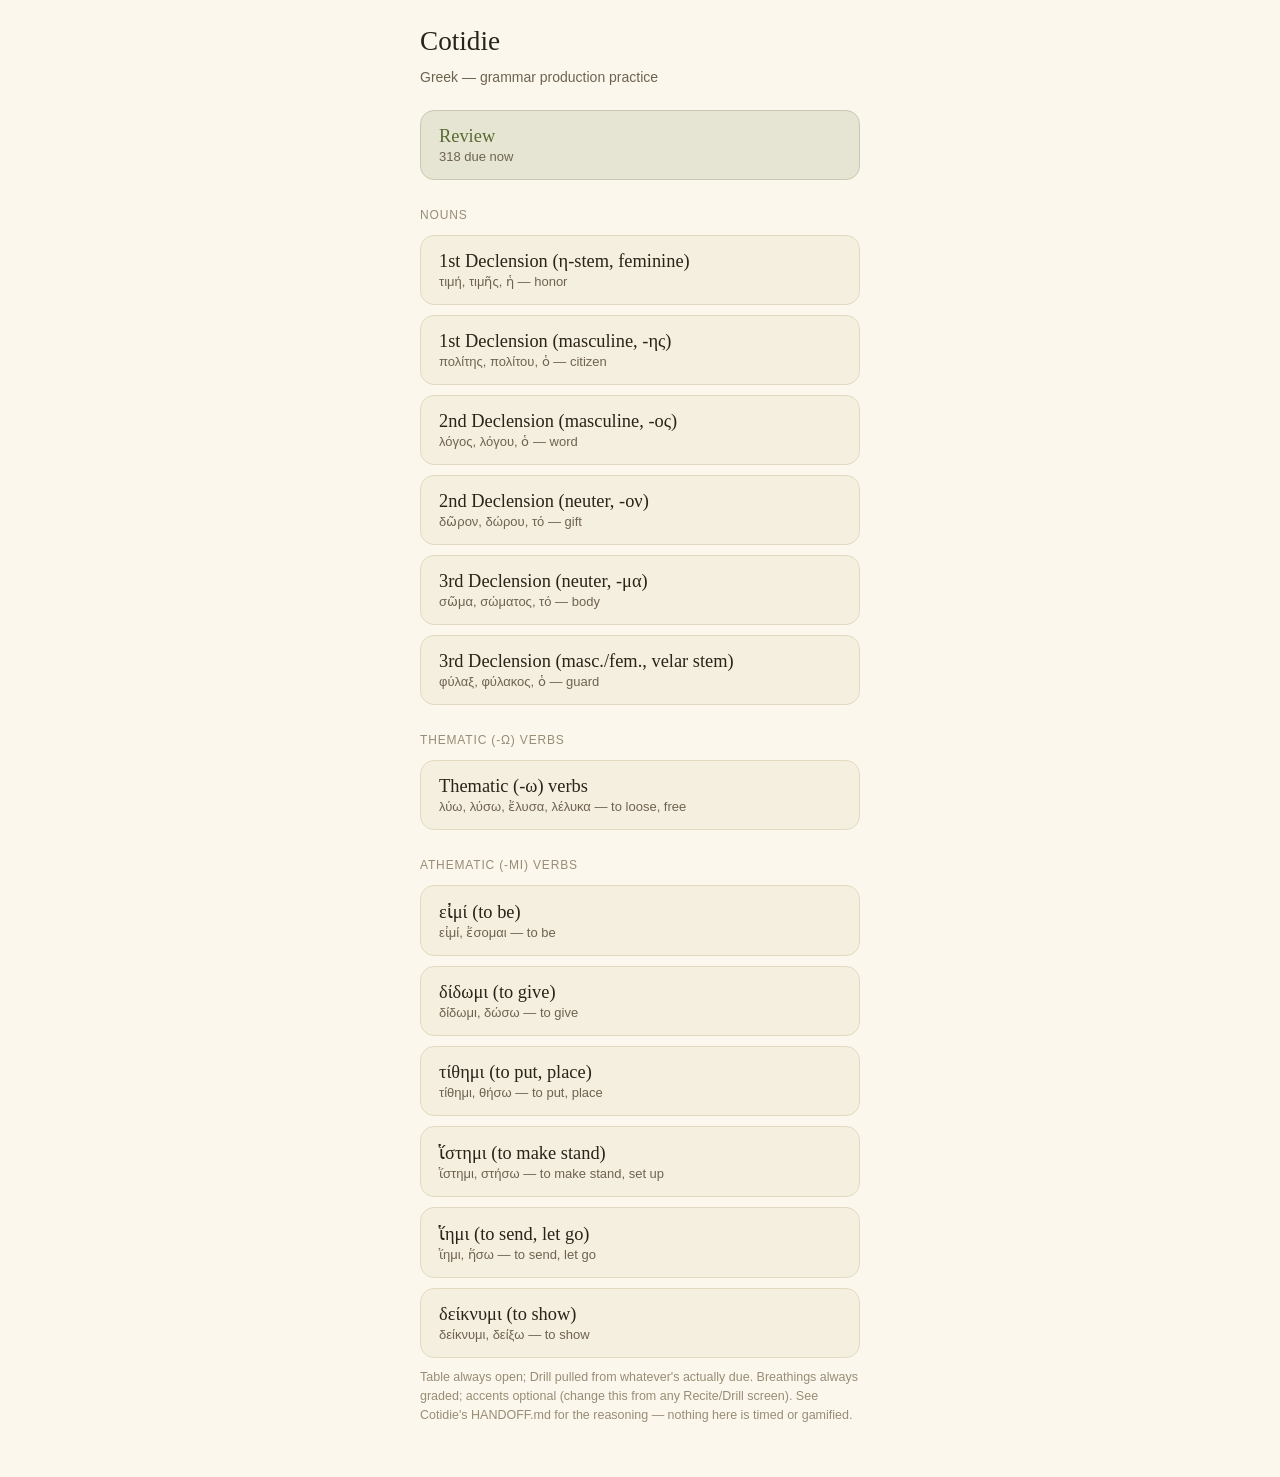
==== greek.html @ 85f14dd3 "Add files via upload" ====
<!DOCTYPE html>
<html lang="en">
<head>
<meta charset="utf-8">
<meta name="viewport" content="width=device-width, initial-scale=1, viewport-fit=cover, maximum-scale=1, user-scalable=no">
<meta name="apple-mobile-web-app-capable" content="yes">
<meta name="mobile-web-app-capable" content="yes">
<meta name="apple-mobile-web-app-status-bar-style" content="default">
<meta name="apple-mobile-web-app-title" content="Cotidie">
<meta name="theme-color" content="#fbf7ec">
<link rel="apple-touch-icon" href="icon-180.png">
<link rel="icon" href="icon-180.png">
<title>Cotidie — Greek</title>
<style>
:root{
  --serif:"Palatino","Palatino Linotype","Book Antiqua",Georgia,serif;
  --sans:-apple-system,BlinkMacSystemFont,"SF Pro Text","Helvetica Neue",Arial,sans-serif;
  --bg:#fbf7ec; --panel:#f5efdf; --ink:#2a2318; --muted:#6f6350; --faint:#988c75;
  --line:#e3d9c1; --coral:#8c2f26; --accent-soft:#f0e3d8; --raise:#fffdf6;
  --good:#5a6b32; --good-bg:#e6e5d4; --good-br:#c7cab0;
  --bad:#8c2f26; --bad-bg:#f3ded9; --bad-br:#dcb9ac;
}
@media (prefers-color-scheme: dark){
  :root{
    --bg:#1a160f; --panel:#241f16; --ink:#ece3cf; --muted:#a89a80; --faint:#7a6f5c;
    --line:#3a3222; --coral:#d4795e; --accent-soft:#3f2a1f; --raise:#2c2519;
    --good:#a9bd72; --good-bg:#393b25; --good-br:#565c39;
    --bad:#d4795e; --bad-bg:#3f2a1f; --bad-br:#5c3a2c;
  }
}
*{box-sizing:border-box;-webkit-tap-highlight-color:transparent}
html,body{margin:0;padding:0;background:var(--bg)}
body{
  color:var(--ink); font-family:var(--sans); font-size:16px; line-height:1.6;
  -webkit-font-smoothing:antialiased; -webkit-text-size-adjust:100%;
  padding:calc(20px + env(safe-area-inset-top)) 20px calc(40px + env(safe-area-inset-bottom));
  max-width:30rem; margin:0 auto;
}
h1{font-family:var(--serif);font-weight:400;font-size:1.7rem;margin:0 0 2px}
h2{font-family:var(--serif);font-weight:400;font-size:1.3rem;margin:0 0 2px}
.sub{color:var(--muted);font-size:14px;margin:0 0 22px}
.topbar{display:flex;align-items:center;gap:10px;margin-bottom:6px}
button.back{background:none;border:none;color:var(--muted);font-size:15px;padding:6px 0;cursor:pointer;font-family:var(--sans)}
button.back:active{color:var(--coral)}

a.card,button.card{display:block;width:100%;text-align:left;text-decoration:none;color:inherit;
  background:var(--panel);border:1px solid var(--line);border-radius:14px;padding:15px 18px;
  margin-bottom:10px;font-family:var(--sans);cursor:pointer}
a.card:active,button.card:active{border-color:var(--coral);background:var(--accent-soft)}
.card .t{font-family:var(--serif);font-size:1.15rem;margin-bottom:2px}
.card .d{color:var(--muted);font-size:13px}
.card.study{border-color:var(--good-br);background:var(--good-bg)}
.card.study .t{color:var(--good)}

.sect{margin-top:26px}
.sect h3{font-size:12px;font-weight:500;color:var(--faint);text-transform:uppercase;
  letter-spacing:.07em;margin:0 0 10px}

.tabs{display:flex;gap:6px;margin:16px 0}
.tabs button{flex:1;padding:9px 0;border:1px solid var(--line);background:var(--panel);
  color:var(--muted);border-radius:10px;font-family:var(--sans);font-size:14px;cursor:pointer}
.tabs button.on{background:var(--coral);border-color:var(--coral);color:var(--raise)}

table.para{width:100%;border-collapse:collapse;margin:14px 0 6px;font-family:var(--serif);font-size:1.02rem}
table.para th{text-align:left;color:var(--faint);font-family:var(--sans);font-size:11.5px;
  text-transform:uppercase;letter-spacing:.06em;font-weight:500;padding:0 8px 8px;border-bottom:1px solid var(--line)}
table.para td{padding:7px 8px;border-bottom:1px solid var(--line)}
table.para td.case{color:var(--muted);font-family:var(--sans);font-size:12.5px;white-space:nowrap}
.vtable{margin:18px 0}
.vtable h4{font-size:13px;font-weight:600;color:var(--muted);margin:0 0 6px}

.wordlist{margin-top:8px}
.wordrow{display:flex;justify-content:space-between;align-items:center;padding:11px 4px;
  border-bottom:1px solid var(--line);cursor:pointer}
.wordrow:active{background:var(--accent-soft)}
.wordrow .lemma{font-family:var(--serif);font-size:1.05rem}
.wordrow .gloss{color:var(--muted);font-size:13px}
.wordrow .gender{color:var(--faint);font-size:11px;margin-left:6px}

.prompt-box{background:var(--panel);border:1px solid var(--line);border-radius:16px;padding:22px 20px;margin:18px 0}
.prompt-head{color:var(--muted);font-size:13px;margin-bottom:4px}
.prompt-lemma{font-family:var(--serif);font-size:1.6rem;margin-bottom:2px}
.prompt-cell{color:var(--coral);font-size:14px;font-weight:600;letter-spacing:.02em}
.answer-row{display:flex;gap:8px;margin-top:16px}
input.ans{flex:1;font-family:var(--serif);font-size:1.15rem;padding:11px 13px;border-radius:10px;
  border:1px solid var(--line);background:var(--raise);color:var(--ink)}
input.ans:focus{outline:none;border-color:var(--coral)}
button.go{background:var(--coral);color:var(--raise);border:none;border-radius:10px;padding:0 18px;font-size:15px;cursor:pointer}
button.go:active{opacity:.85}

.feedback{margin-top:14px;padding:12px 14px;border-radius:10px;font-size:14.5px}
.feedback.ok{background:var(--good-bg);border:1px solid var(--good-br);color:var(--good)}
.feedback.no{background:var(--bad-bg);border:1px solid var(--bad-br);color:var(--bad)}
.feedback .answer{font-family:var(--serif);font-size:1.05rem;margin-top:2px;color:var(--ink)}

.quietlink{background:none;border:none;color:var(--faint);font-size:13px;cursor:pointer;
  padding:8px 0;font-family:var(--sans);text-decoration:underline}
.progress{color:var(--faint);font-size:12.5px;margin-bottom:2px}
.progress-bar{height:4px;background:var(--line);border-radius:2px;overflow:hidden;margin-bottom:16px}
.progress-fill{height:100%;background:var(--coral)}

.empty{color:var(--muted);text-align:center;padding:40px 10px;font-size:15px}
.note{color:var(--faint);font-size:12.5px;margin-top:10px;line-height:1.5}
.summary-row{display:flex;justify-content:space-between;padding:9px 0;border-bottom:1px solid var(--line)}
.summary-row .k{color:var(--muted)}

.togglerow{display:flex;gap:8px;margin-top:14px;flex-wrap:wrap}
.togglebtn{background:var(--accent-soft);border:1px solid var(--line);color:var(--muted);
  border-radius:8px;padding:6px 11px;font-size:12.5px;font-family:var(--sans);cursor:pointer}
.togglebtn.active{background:var(--coral);border-color:var(--coral);color:var(--raise)}
</style>
</head>
<body>
<div id="app"></div>

<script src="data/greek-paradigms.js"></script>
<script src="data/greek-vocab.js"></script>
<script src="js/engine.js"></script>
<script src="js/fsrs.js"></script>
<script src="js/greek.js"></script>
<script src="js/greek-input.js"></script>
<script>
/* ======================================================================
   Cotidie — Greek engine UI. Same three-mode shape as latin.html (Table
   -> Recite -> Drill), adapted for what's actually different about Greek:
     - grading (js/greek.js): breathing always required, accent
       toggleable (default off, per the real OCR A-level spec -- see
       data/greek-paradigms.js's header), movable-nu handling.
     - typing (js/greek-input.js): Karsten's own Hoplite KB scheme
       reimplemented in-browser, not the OS Greek Polytonic layout --
       toggleable per input, in case he'd rather paste or use the OS
       layout for a given session.
     - every class here is `literal: true` and has exactly one vocab word
       (see greek-paradigms.js/greek-vocab.js for why) -- so the
       Table/Recite word list skips the separate "(example)" row
       latin.html shows, since it would just duplicate the one real entry.
   ====================================================================== */

const NOUN_CLASSES = classesOfKind(GREEK_PARADIGMS, 'noun');
const THEMATIC_CLASSES = classesOfKind(GREEK_PARADIGMS, 'verb').filter(k => !k.startsWith('athematic'));
const ATHEMATIC_CLASSES = classesOfKind(GREEK_PARADIGMS, 'verb').filter(k => k.startsWith('athematic'));

const STORE_KEY = 'cotidie.greek.v1';
let store = loadStore(STORE_KEY);
// Extra Greek-only settings, layered onto the shared fsrs.js store shape
// rather than touched inside fsrs.js itself (which stays language-
// agnostic). Defaults match the real OCR spec finding: breathings are
// always required (not a setting), accents are not expected to be
// written so default OFF; Hoplite input defaults ON since that's
// Karsten's own daily tool.
if (store.settings.requireAccents === undefined) store.settings.requireAccents = false;
if (store.settings.hopliteInput === undefined) store.settings.hopliteInput = true;

let view = { screen:'home' };

const app = document.getElementById('app');
let hopliteCtrl = null; // controller for whichever input is currently on screen

function render(){
  hopliteCtrl = null;
  if (view.screen==='home') app.innerHTML = renderHome();
  else if (view.screen==='system') app.innerHTML = renderSystem(view.cls, view.tab||'table');
  else if (view.screen==='recite') renderRecite();
  else if (view.screen==='drill') renderDrill();
}

function go(next){ view = next; render(); window.scrollTo(0,0); }

function gradeOpts(){ return { accents: store.settings.requireAccents }; }

// ---------------------------------------------------------------- HOME ----
function dueCount(){ return dueCards(store, GREEK_VOCAB, GREEK_VOCAB, GREEK_PARADIGMS, Date.now()).length; }

function renderHome(){
  const n = dueCount();
  const studyLine = n>0 ? n+' due now' : 'nothing due — practice anytime below';
  let h = `
    <h1>Cotidie</h1>
    <p class="sub">Greek — grammar production practice</p>
    <button class="card study" data-action="start-drill">
      <div class="t">Review</div>
      <div class="d">${studyLine}</div>
    </button>
    <div class="sect"><h3>Nouns</h3>`;
  NOUN_CLASSES.forEach(k=>{
    const c = GREEK_PARADIGMS[k];
    h += `<button class="card" data-action="open-system" data-cls="${k}">
      <div class="t">${c.label}</div><div class="d">${c.subtitle}</div></button>`;
  });
  h += `</div><div class="sect"><h3>Thematic (-ω) verbs</h3>`;
  THEMATIC_CLASSES.forEach(k=>{
    const c = GREEK_PARADIGMS[k];
    h += `<button class="card" data-action="open-system" data-cls="${k}">
      <div class="t">${c.label}</div><div class="d">${c.subtitle}</div></button>`;
  });
  h += `</div><div class="sect"><h3>Athematic (-μι) verbs</h3>`;
  ATHEMATIC_CLASSES.forEach(k=>{
    const c = GREEK_PARADIGMS[k];
    h += `<button class="card" data-action="open-system" data-cls="${k}">
      <div class="t">${c.label}</div><div class="d">${c.subtitle}</div></button>`;
  });
  h += `</div>
    <p class="note">Table always open; Drill pulled from whatever's actually due. Breathings always graded; accents ${store.settings.requireAccents?'required':'optional'} (change this from any Recite/Drill screen). See Cotidie's HANDOFF.md for the reasoning — nothing here is timed or gamified.</p>`;
  return h;
}

// -------------------------------------------------------------- SYSTEM ----
function wordsOfClass(clsKey){
  return GREEK_VOCAB.map((e,i)=>({e,i})).filter(x=>x.e.class===clsKey);
}

function renderSystem(clsKey, tab){
  const cls = GREEK_PARADIGMS[clsKey];
  let h = `
    <div class="topbar"><button class="back" data-action="home">&larr; Cotidie</button></div>
    <h2>${cls.label}</h2>
    <p class="sub">${cls.subtitle}</p>
    <div class="tabs">
      <button class="${tab==='table'?'on':''}" data-action="tab" data-tab="table">Table</button>
      <button class="${tab==='recite'?'on':''}" data-action="tab" data-tab="recite">Recite</button>
    </div>`;

  if (tab==='table'){
    h += cls.kind==='noun' ? renderNounTable(cls) : renderVerbTables(cls);
    h += `<button class="card" data-action="start-drill" data-cls="${clsKey}" style="margin-top:14px">
      <div class="t">Drill this system</div><div class="d">${dueCards(store, wordsOfClass(clsKey).map(x=>x.e), GREEK_VOCAB, GREEK_PARADIGMS, Date.now()).length} due</div>
    </button>`;
  } else {
    h += `<p class="note" style="margin:0 0 12px">Recite the whole paradigm in order, from memory.</p>
      <div class="wordlist">`;
    wordsOfClass(clsKey).forEach(({e,i}) => { h += wordRow(e, i, clsKey); });
    h += `</div>`;
  }
  return h;
}

function wordRow(entry, vocabIndex, clsKey){
  const g = entry.gender ? `<span class="gender">${entry.gender}.</span>` : '';
  return `<div class="wordrow" data-action="start-recite" data-cls="${clsKey}" data-idx="${vocabIndex}">
    <div><span class="lemma">${entry.lemma}</span>${g}</div>
    <div class="gloss">${entry.meaning}</div>
  </div>`;
}

function renderNounTable(cls){
  const rows = cls.categories.map(cat=>{
    const sg = formsFor(GREEK_PARADIGMS, cls.example, cat, 'sg').primary;
    const pl = formsFor(GREEK_PARADIGMS, cls.example, cat, 'pl').primary;
    return `<tr><td class="case">${GREEK_CATEGORY_LABELS[cat]}</td><td>${sg}</td><td>${pl}</td></tr>`;
  }).join('');
  return `<table class="para"><tr><th></th><th>Singular</th><th>Plural</th></tr>${rows}</table>`;
}

function renderVerbTables(cls){
  let h = '';
  cls.categories.forEach(cat=>{
    const p1s=formsFor(GREEK_PARADIGMS, cls.example,cat,'1sg').primary, p1p=formsFor(GREEK_PARADIGMS, cls.example,cat,'1pl').primary;
    const p2s=formsFor(GREEK_PARADIGMS, cls.example,cat,'2sg').primary, p2p=formsFor(GREEK_PARADIGMS, cls.example,cat,'2pl').primary;
    const p3s=formsFor(GREEK_PARADIGMS, cls.example,cat,'3sg').primary, p3p=formsFor(GREEK_PARADIGMS, cls.example,cat,'3pl').primary;
    h += `<div class="vtable"><h4>${GREEK_CATEGORY_LABELS[cat]}</h4>
      <table class="para"><tr><th></th><th>Singular</th><th>Plural</th></tr>
      <tr><td class="case">1st</td><td>${p1s}</td><td>${p1p}</td></tr>
      <tr><td class="case">2nd</td><td>${p2s}</td><td>${p2p}</td></tr>
      <tr><td class="case">3rd</td><td>${p3s}</td><td>${p3p}</td></tr>
      </table></div>`;
  });
  return h;
}

// ---------------------------------------------------------- input setup ----
// Wires the Hoplite scheme onto #ansInput (if enabled) and returns the
// toggle-row HTML for the two settings (Greek keys, accent grading) --
// shared by both Recite and Drill prompts.
function setupAnswerInput(){
  const inp = document.getElementById('ansInput');
  inp.focus();
  hopliteCtrl = attachHopliteInput(inp);
  if (!store.settings.hopliteInput) hopliteCtrl.disable();
}

function toggleRowHtml(){
  return `<div class="togglerow">
    <button class="togglebtn ${store.settings.hopliteInput?'active':''}" data-action="toggle-hoplite">Greek keys: ${store.settings.hopliteInput?'on':'off'}</button>
    <button class="togglebtn ${store.settings.requireAccents?'active':''}" data-action="toggle-accents">Accents: ${store.settings.requireAccents?'required':'optional'}</button>
  </div>`;
}

// -------------------------------------------------------------- RECITE ----
// Recitation is deliberately NOT logged to the FSRS review store -- see
// latin.html's identical note, same reasoning applies here.
let reciteState = null;

function renderRecite(){
  const { entry, cells } = reciteState;
  if (reciteState.pos >= cells.length){
    app.innerHTML = `
      <div class="topbar"><button class="back" data-action="back-to-system">&larr; ${GREEK_PARADIGMS[reciteState.clsKey].label}</button></div>
      <h2>Recited in full</h2>
      <p class="sub">${entry.lemma} — ${entry.meaning}</p>
      <button class="card study" data-action="start-drill" data-cls="${reciteState.clsKey}">
        <div class="t">Drill this system now</div><div class="d">random cells, auto-graded</div>
      </button>
      <button class="card" data-action="back-to-system"><div class="t">Back to ${GREEK_PARADIGMS[reciteState.clsKey].label}</div></button>`;
    attachDelegate(); return;
  }
  const cell = cells[reciteState.pos];
  const label = cellLabel(cell);
  reciteState.promptShownAt = Date.now();
  app.innerHTML = `
    <div class="topbar"><button class="back" data-action="back-to-system">&larr; ${GREEK_PARADIGMS[reciteState.clsKey].label}</button></div>
    <div class="progress">Reciting ${entry.lemma} — ${reciteState.pos+1} of ${cells.length}</div>
    <div class="progress-bar"><div class="progress-fill" style="width:${100*reciteState.pos/cells.length}%"></div></div>
    <div class="prompt-box">
      <div class="prompt-head">${entry.meaning}</div>
      <div class="prompt-lemma">${entry.lemma}</div>
      <div class="prompt-cell">${label}</div>
      <div class="answer-row">
        <input class="ans" id="ansInput" autocapitalize="off" autocomplete="off" autocorrect="off" spellcheck="false" placeholder="type the form">
        <button class="go" data-action="recite-submit">&rarr;</button>
      </div>
      <div id="reciteFeedback"></div>
      ${toggleRowHtml()}
    </div>
    <button class="quietlink" data-action="recite-reveal">show answer</button>`;
  attachDelegate();
  setupAnswerInput();
  document.getElementById('ansInput').addEventListener('keydown', e => { if (e.key==='Enter') submitRecite(); });
}

function cellLabel(cell){
  return GREEK_CATEGORY_LABELS[cell.category] + ' · ' + GREEK_CELL_LABELS[cell.cell];
}

function submitRecite(){
  const inp = document.getElementById('ansInput');
  const cell = reciteState.cells[reciteState.pos];
  const forms = formsFor(GREEK_PARADIGMS, reciteState.entry, cell.category, cell.cell);
  const correct = checkAnswerGreek(inp.value, forms.accepted, gradeOpts());
  showReciteFeedback(correct, forms.primary);
}
function showReciteFeedback(correct, primary){
  const fb = document.getElementById('reciteFeedback');
  fb.innerHTML = correct
    ? `<div class="feedback ok">Right.</div>`
    : `<div class="feedback no">Not quite. <div class="answer">${primary}</div></div>`;
  document.getElementById('ansInput').disabled = true;
  const goBtn = document.querySelector('[data-action="recite-submit"]');
  if (goBtn) goBtn.disabled = true;
  setTimeout(() => { reciteState.pos++; renderRecite(); }, correct ? 550 : 1600);
}

// --------------------------------------------------------------- DRILL ----
// Same fixed-snapshot-per-session design as latin.html -- see its note.
let drillState = null;

function startDrill(clsKeyOrNull){
  const pool = clsKeyOrNull ? wordsOfClass(clsKeyOrNull).map(x=>x.e) : GREEK_VOCAB;
  const due = dueCards(store, pool, GREEK_VOCAB, GREEK_PARADIGMS, Date.now());
  drillState = { clsKey:clsKeyOrNull, queue:due, pos:0, correct:0, total:due.length };
  go({ screen:'drill' });
}

function renderDrill(){
  if (!drillState || drillState.total===0){
    app.innerHTML = `
      <div class="topbar"><button class="back" data-action="home">&larr; Cotidie</button></div>
      <h2>Nothing due</h2>
      <p class="empty">No cards are due${drillState&&drillState.clsKey?' in '+GREEK_PARADIGMS[drillState.clsKey].label:''} right now.<br>Come back later, or drill anyway if you want the extra practice.</p>
      <button class="card" data-action="start-drill-anyway" data-cls="${drillState&&drillState.clsKey?drillState.clsKey:''}">
        <div class="t">Drill anyway</div><div class="d">practice ahead of schedule</div></button>
      <button class="card" data-action="home"><div class="t">Back to Cotidie</div></button>`;
    attachDelegate(); return;
  }
  if (drillState.pos >= drillState.queue.length){
    app.innerHTML = `
      <div class="topbar"><button class="back" data-action="home">&larr; Cotidie</button></div>
      <h2>Session done</h2>
      <div class="summary-row"><span class="k">Reviewed</span><span>${drillState.total}</span></div>
      <div class="summary-row"><span class="k">Correct</span><span>${drillState.correct} / ${drillState.total}</span></div>
      <button class="card" data-action="home" style="margin-top:16px"><div class="t">Back to Cotidie</div></button>`;
    attachDelegate(); return;
  }
  const item = drillState.queue[drillState.pos];
  const label = cellLabel(item);
  drillState.promptShownAt = Date.now();
  app.innerHTML = `
    <div class="topbar"><button class="back" data-action="home">&larr; Cotidie</button></div>
    <div class="progress">Review — ${drillState.pos+1} of ${drillState.queue.length}</div>
    <div class="progress-bar"><div class="progress-fill" style="width:${100*drillState.pos/drillState.queue.length}%"></div></div>
    <div class="prompt-box">
      <div class="prompt-head">${item.entry.meaning}</div>
      <div class="prompt-lemma">${item.entry.lemma}</div>
      <div class="prompt-cell">${label}</div>
      <div class="answer-row">
        <input class="ans" id="ansInput" autocapitalize="off" autocomplete="off" autocorrect="off" spellcheck="false" placeholder="type the form">
        <button class="go" data-action="drill-submit">&rarr;</button>
      </div>
      <div id="drillFeedback"></div>
      ${toggleRowHtml()}
    </div>
    <p class="note">Breathing marks always graded. Movable ν always accepted either way.</p>`;
  attachDelegate();
  setupAnswerInput();
  document.getElementById('ansInput').addEventListener('keydown', e => { if (e.key==='Enter') submitDrill(); });
}

function submitDrill(){
  const inp = document.getElementById('ansInput');
  if (inp.disabled) return;
  const item = drillState.queue[drillState.pos];
  const forms = formsFor(GREEK_PARADIGMS, item.entry, item.category, item.cell);
  const latency = Date.now() - drillState.promptShownAt;
  const correct = checkAnswerGreek(inp.value, forms.accepted, gradeOpts());
  if (correct) drillState.correct++;

  const meta = { vocabIndex: GREEK_VOCAB.indexOf(item.entry), category:item.category, cell:item.cell, lemma:item.entry.lemma };
  const result = recordReview(store, meta, correct, latency, Date.now());
  saveStore(STORE_KEY, store);

  const fb = document.getElementById('drillFeedback');
  const ratingWord = {1:'Again',2:'Hard',3:'Good',4:'Easy'}[result.rating];
  fb.innerHTML = correct
    ? `<div class="feedback ok">Right — ${ratingWord}.</div>`
    : `<div class="feedback no">Not quite. <div class="answer">${forms.primary}</div></div>`;
  inp.disabled = true;
  const goBtn = document.querySelector('[data-action="drill-submit"]');
  if (goBtn) goBtn.disabled = true;
  setTimeout(() => { drillState.pos++; renderDrill(); }, correct ? 550 : 1800);
}

// ------------------------------------------------------------ delegation ----
function attachDelegate(){
  app.onclick = e => {
    const el = e.target.closest('[data-action]');
    if (!el) return;
    const action = el.dataset.action;
    if (action==='home') go({screen:'home'});
    else if (action==='open-system') go({screen:'system', cls:el.dataset.cls, tab:'table'});
    else if (action==='tab') go({screen:'system', cls:view.cls, tab:el.dataset.tab});
    else if (action==='back-to-system') go({screen:'system', cls:reciteState?reciteState.clsKey:view.cls, tab:'recite'});
    else if (action==='start-drill') startDrill(null);
    else if (action==='start-drill-anyway') startDrillAnyway(el.dataset.cls||null);
    else if (action==='start-recite'){
      const clsKey = el.dataset.cls;
      const idx = parseInt(el.dataset.idx,10);
      const entry = GREEK_VOCAB[idx];
      reciteState = { entry, clsKey, cells: orderedCells(GREEK_PARADIGMS, clsKey), pos:0 };
      go({ screen:'recite' });
    }
    else if (action==='recite-submit') submitRecite();
    else if (action==='recite-reveal'){
      const cell = reciteState.cells[reciteState.pos];
      const forms = formsFor(GREEK_PARADIGMS, reciteState.entry, cell.category, cell.cell);
      showReciteFeedback(false, forms.primary);
    }
    else if (action==='drill-submit') submitDrill();
    else if (action==='toggle-hoplite'){
      store.settings.hopliteInput = !store.settings.hopliteInput;
      saveStore(STORE_KEY, store);
      if (hopliteCtrl) { store.settings.hopliteInput ? hopliteCtrl.enable() : hopliteCtrl.disable(); }
      render();
    }
    else if (action==='toggle-accents'){
      store.settings.requireAccents = !store.settings.requireAccents;
      saveStore(STORE_KEY, store);
      render();
    }
  };
}

function startDrillAnyway(clsKeyOrNull){
  const pool = clsKeyOrNull ? wordsOfClass(clsKeyOrNull).map(x=>x.e) : GREEK_VOCAB;
  const queue = [];
  pool.forEach(entry => orderedCells(GREEK_PARADIGMS, entry.class).forEach(({category,cell}) =>
    queue.push({ vocabIndex: GREEK_VOCAB.indexOf(entry), entry, category, cell })));
  for (let i=queue.length-1;i>0;i--){ const j=Math.floor(Math.random()*(i+1)); [queue[i],queue[j]]=[queue[j],queue[i]]; }
  drillState = { clsKey:clsKeyOrNull, queue, pos:0, correct:0, total:queue.length };
  go({ screen:'drill' });
}

attachDelegate();
render();
</script>
</body>
</html>
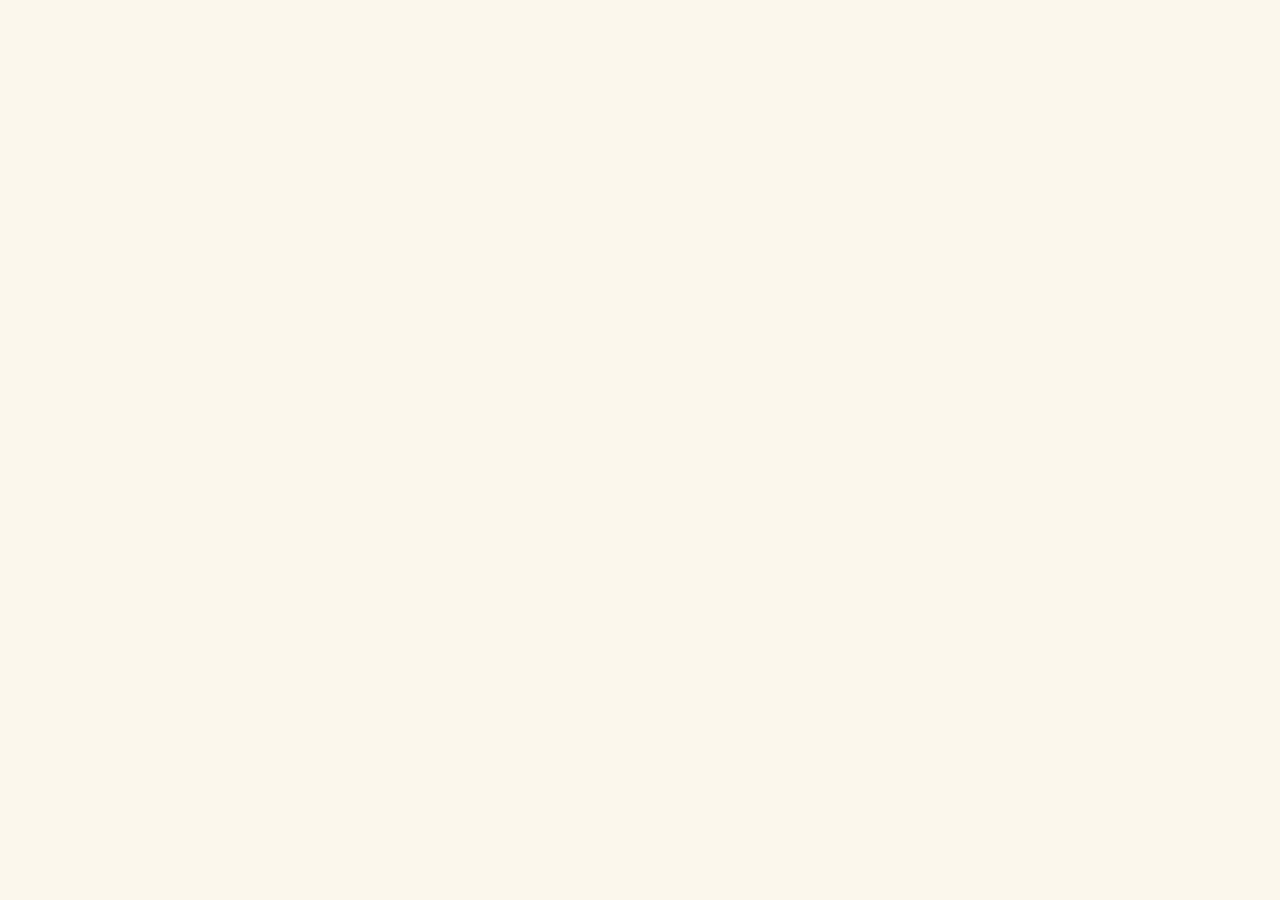
==== commit f7416c87: "Add files via upload" ====
--- a/greek.html
+++ b/greek.html
@@ -2,6 +2,7 @@
 <html lang="en">
 <head>
 <meta charset="utf-8">
+<meta http-equiv="Content-Security-Policy" content="default-src 'none'; script-src 'self' 'unsafe-inline'; style-src 'unsafe-inline'; img-src 'self'; connect-src https://api.github.com https://*.githubusercontent.com; base-uri 'none'; form-action 'none'">
 <meta name="viewport" content="width=device-width, initial-scale=1, viewport-fit=cover, maximum-scale=1, user-scalable=no">
 <meta name="apple-mobile-web-app-capable" content="yes">
 <meta name="mobile-web-app-capable" content="yes">
@@ -108,6 +109,57 @@
 .togglebtn{background:var(--accent-soft);border:1px solid var(--line);color:var(--muted);
   border-radius:8px;padding:6px 11px;font-size:12.5px;font-family:var(--sans);cursor:pointer}
 .togglebtn.active{background:var(--coral);border-color:var(--coral);color:var(--raise)}
+
+/* ---- Stats screen + Study-days calendar (ported from vocabula, 2026-08-09) ---- */
+:root{ --amber:#a67c1e; --amber-bg:#efe6cf; }
+@media (prefers-color-scheme: dark){ :root{ --amber:#d9b04c; --amber-bg:#3a3018; } }
+
+.s-unseen{background:var(--line)}
+.s-learning{background:var(--coral)}
+.s-young{background:var(--amber)}
+.s-mature{background:var(--good)}
+.cellDot{display:inline-block;width:7px;height:7px;border-radius:50%;margin-right:7px;vertical-align:middle}
+
+.stackbar{display:flex;height:10px;border-radius:6px;overflow:hidden;background:var(--line);margin-top:4px}
+.legend{display:flex;flex-wrap:wrap;gap:10px 16px;margin-top:10px;font-size:12.5px;color:var(--muted)}
+.legend .sw{display:inline-block;width:9px;height:9px;border-radius:2px;margin-right:5px;vertical-align:middle}
+
+.wpart{margin:16px 0}
+.wpart h3{display:flex;justify-content:space-between;align-items:baseline;font-size:13px;
+  font-weight:600;color:var(--muted);margin:0 0 8px;text-transform:none;letter-spacing:0}
+.wpart h3 b{color:var(--faint);font-weight:500;font-size:12px}
+.wgrid{display:flex;flex-wrap:wrap;gap:3px}
+.wbox{width:11px;height:11px;border-radius:2px}
+
+.strip{display:flex;gap:3px;margin-top:6px}
+.dot{flex:1;aspect-ratio:1;border-radius:2px;background:var(--line);max-width:9px}
+.dot.did{background:var(--coral)}
+.dot.today{outline:1.5px solid var(--ink);outline-offset:1px}
+.streakNote{margin-top:8px}
+
+.fold{margin-top:14px}
+.fold summary{cursor:pointer;color:var(--coral);font-size:13px;list-style:none}
+.fold summary::-webkit-details-marker{display:none}
+.fold summary::before{content:'\25B8\0020';display:inline-block;transition:transform .15s}
+.fold[open] summary::before{transform:rotate(90deg)}
+
+.calHead{display:flex;align-items:center;justify-content:space-between;margin-top:12px}
+.calNav{background:none;border:none;color:var(--muted);font-size:20px;cursor:pointer;padding:4px 10px}
+.calTitle{font-family:var(--serif);font-size:1rem}
+.calDow{display:grid;grid-template-columns:repeat(7,1fr);text-align:center;color:var(--faint);
+  font-size:10.5px;margin-top:10px}
+.calGrid{display:grid;grid-template-columns:repeat(7,1fr);gap:3px;margin-top:4px}
+.calCell{position:relative;aspect-ratio:1;border-radius:6px;background:var(--panel);
+  border:1px solid var(--line);font-size:10px;padding:3px;overflow:hidden}
+.calCell.out{opacity:.35;border-color:transparent;background:none}
+.calCell.did{background:var(--accent-soft);border-color:var(--coral)}
+.calCell.today{border-color:var(--ink);border-width:1.5px}
+.calNum{display:block;color:var(--faint);font-size:9.5px}
+.calCell.did .calNum{color:var(--muted)}
+.calNew,.calWords,.calTot{display:block;font-size:9px;line-height:1.3}
+.calNew{color:var(--good)}
+.calWords{color:var(--coral)}
+.calTot{color:var(--faint)}
 </style>
 </head>
 <body>
@@ -117,6 +169,8 @@
 <script src="data/greek-vocab.js"></script>
 <script src="js/engine.js"></script>
 <script src="js/fsrs.js"></script>
+<script src="js/stats.js"></script>
+<script src="js/sync.js"></script>
 <script src="js/greek.js"></script>
 <script src="js/greek-input.js"></script>
 <script>
@@ -141,6 +195,7 @@
 const ATHEMATIC_CLASSES = classesOfKind(GREEK_PARADIGMS, 'verb').filter(k => k.startsWith('athematic'));
 
 const STORE_KEY = 'cotidie.greek.v1';
+const GIST_FILE = 'cotidie-greek.json';   // one shared gist, two files -- see js/sync.js
 let store = loadStore(STORE_KEY);
 // Extra Greek-only settings, layered onto the shared fsrs.js store shape
 // rather than touched inside fsrs.js itself (which stays language-
@@ -153,6 +208,10 @@
 
 let view = { screen:'home' };
 
+// Study-days calendar's own view state (HANDOFF.md §10c) -- not persisted,
+// resets to the current month each fresh load, same as vocabula's calY/calM.
+let calY=null, calM=null, calOpen=false;
+
 const app = document.getElementById('app');
 let hopliteCtrl = null; // controller for whichever input is currently on screen
 
@@ -162,6 +221,8 @@
   else if (view.screen==='system') app.innerHTML = renderSystem(view.cls, view.tab||'table');
   else if (view.screen==='recite') renderRecite();
   else if (view.screen==='drill') renderDrill();
+  else if (view.screen==='stats') app.innerHTML = renderStats();
+  else if (view.screen==='settings') app.innerHTML = renderSettings();
 }
 
 function go(next){ view = next; render(); window.scrollTo(0,0); }
@@ -181,6 +242,23 @@
       <div class="t">Review</div>
       <div class="d">${studyLine}</div>
     </button>
+    <button class="card" data-action="open-stats">
+      <div class="t">Stats</div>
+      <div class="d">Where you stand, by system</div>
+    </button>
+    <button class="card" data-action="open-settings">
+      <div class="t">Settings</div>
+      <div class="d">Cloud sync</div>
+    </button>
+    <div class="sect">
+      <h3>Study days</h3>
+      <div class="strip">${stripHtml()}</div>
+      <p class="note streakNote">${streakNoteText()}</p>
+      <details class="fold"${calOpen?' open':''}>
+        <summary data-action="toggle-cal">Full calendar</summary>
+        ${calOpen?calendarHtml():''}
+      </details>
+    </div>
     <div class="sect"><h3>Nouns</h3>`;
   NOUN_CLASSES.forEach(k=>{
     const c = GREEK_PARADIGMS[k];
@@ -204,6 +282,204 @@
   return h;
 }
 
+// ----------------------------------------------- STUDY DAYS / STATS (§10c) ----
+// All derived on demand from store.log via js/stats.js's computeDayIndex() --
+// no persisted day-aggregate, see that file's own header comment for why.
+function stripHtml(){
+  const idx = computeDayIndex(store.log, store.settings.rollover);
+  const d = dayKey(Date.now(), store.settings.rollover);
+  let h = '';
+  for (let i=34; i>=0; i--){
+    const did = idx[d-i] && idx[d-i].n;
+    h += `<div class="dot${did?' did':''}${i===0?' today':''}"></div>`;
+  }
+  return h;
+}
+function streakNoteText(){
+  const idx = computeDayIndex(store.log, store.settings.rollover);
+  const streak = currentStreak(idx, dayKey(Date.now(), store.settings.rollover));
+  return streak ? (streak+' day'+(streak===1?'':'s')+' running') : 'No streak yet — the first day starts it.';
+}
+function calendarHtml(){
+  if (calY==null){ const n=new Date(); calY=n.getFullYear(); calM=n.getMonth(); }
+  const idx = computeDayIndex(store.log, store.settings.rollover);
+  const d0 = dayKey(Date.now(), store.settings.rollover);
+  const sun = new Date(); sun.setDate(sun.getDate()-sun.getDay());
+  const dowHtml = [0,1,2,3,4,5,6].map(i =>
+    `<div>${new Date(sun.getFullYear(),sun.getMonth(),sun.getDate()+i).toLocaleDateString(undefined,{weekday:'narrow'})}</div>`
+  ).join('');
+  let gridHtml = '';
+  monthMatrix(calY,calM).forEach(week => week.forEach(cell => {
+    if (!cell.inMonth){ gridHtml += `<div class="calCell out">${cell.d}</div>`; return; }
+    const dk = dayKeyForDate(cell.y, cell.m, cell.d, store.settings.rollover);
+    const st = dayStatsFor(idx, dk);
+    const cls = ['calCell'];
+    if (st.studied) cls.push('did');
+    if (dk===d0) cls.push('today');
+    const nums = st.studied
+      ? `<span class="calNew">${st.intro}</span><span class="calWords">${st.words}</span><span class="calTot">${st.ratings}</span>`
+      : '';
+    gridHtml += `<div class="${cls.join(' ')}"><span class="calNum">${cell.d}</span>${nums}</div>`;
+  }));
+  return `
+    <div class="calHead">
+      <button class="calNav" data-action="cal-prev" aria-label="Previous month">&lsaquo;</button>
+      <div class="calTitle">${new Date(calY,calM,1).toLocaleDateString(undefined,{month:'long',year:'numeric'})}</div>
+      <button class="calNav" data-action="cal-next" aria-label="Next month">&rsaquo;</button>
+    </div>
+    <div class="calDow">${dowHtml}</div>
+    <div class="calGrid">${gridHtml}</div>`;
+}
+function shiftCalMonth(delta){
+  if (calY==null){ const n=new Date(); calY=n.getFullYear(); calM=n.getMonth(); }
+  calM += delta;
+  if (calM<0){ calM=11; calY--; } else if (calM>11){ calM=0; calY++; }
+}
+
+function renderStats(){
+  const { totals, bySystem } = wholeDeckStats(store, GREEK_VOCAB, GREEK_PARADIGMS);
+  const total = STATUS_ORDER.reduce((n,k) => n+totals[k], 0);
+  let barHtml = '';
+  STATUS_ORDER.forEach(k => {
+    const n = totals[k]; if (!n) return;
+    barHtml += `<div class="s-${k}" style="width:${100*n/total}%" title="${STATUS_LABEL[k]}: ${n}"></div>`;
+  });
+  let legendHtml = '';
+  STATUS_ORDER.forEach(k => {
+    const n = totals[k]; if (!n) return;
+    legendHtml += `<span><i class="sw s-${k}"></i>${STATUS_LABEL[k]} — ${n} (${Math.round(100*n/total)}%)</span>`;
+  });
+  const allClasses = [...NOUN_CLASSES, ...THEMATIC_CLASSES, ...ATHEMATIC_CLASSES];
+  let gridHtml = '';
+  allClasses.forEach(k => {
+    const sys = bySystem[k]; if (!sys) return;
+    const met = sys.cells.filter(s => s!=='unseen').length;
+    gridHtml += `<div class="wpart"><h3><span>${escHtml(GREEK_PARADIGMS[k].label)}</span><b>${met} / ${sys.cells.length}</b></h3><div class="wgrid">`;
+    sys.cells.forEach(s => { gridHtml += `<div class="wbox s-${s}"></div>`; });
+    gridHtml += `</div></div>`;
+  });
+  return `
+    <div class="topbar"><button class="back" data-action="home">&larr; Cotidie</button></div>
+    <h2>Stats</h2>
+    <p class="sub">Every cell across every system — not just what's due.</p>
+    <div class="sect" style="margin-top:8px">
+      <h3>Where you stand</h3>
+      <div class="stackbar">${barHtml}</div>
+      <div class="legend">${legendHtml}</div>
+    </div>
+    <div class="sect"><h3>By system</h3>${gridHtml || '<p class="empty">No systems to show.</p>'}</div>`;
+}
+
+// ------------------------------------------------------------- SYNC (§10e) ----
+// Credentials live only in js/sync.js's shared key, never duplicated into
+// this deck's own store.settings -- see that file's header comment.
+let saveTimer = null;
+let syncedLogLen = null;   // last log length both sides agreed on, this session
+let lastSyncNote = null;   // {when, note} -- shown on the Settings screen
+
+// Replaces the old bare saveStore(STORE_KEY, store) call sites: saves
+// locally as before, and additionally schedules a debounced push (6s after
+// the last save, same interval as vocabula's own) if a gist is configured.
+function save(){
+  saveStore(STORE_KEY, store);
+  const cred = loadSharedGist();
+  if (cred.gistId && cred.gistTok){
+    clearTimeout(saveTimer);
+    saveTimer = setTimeout(() => { saveTimer = null; doPush(); }, 6000);
+  }
+}
+function flushPendingPush(){
+  if (saveTimer){ clearTimeout(saveTimer); saveTimer = null; doPush(); }
+}
+
+async function doPush(){
+  const cred = loadSharedGist();
+  const res = await pushStore(store, cred.gistId, cred.gistTok, GIST_FILE);
+  lastSyncNote = res.ok
+    ? { when: Date.now(), note: 'Pushed' }
+    : { when: Date.now(), note: 'Push failed ('+res.error+')' };
+  if (res.ok) syncedLogLen = store.log.length;
+  if (view.screen==='settings') render();
+  return res;
+}
+
+// Pull-and-reconcile, the same three-way split as vocabula's syncOnLaunch:
+// only remote moved -> adopt silently; only local moved -> push; both moved
+// past the last-agreed point -> a genuine conflict, ask.
+async function doPull(){
+  const cred = loadSharedGist();
+  const res = await fetchStore(cred.gistId, cred.gistTok, GIST_FILE);
+  if (!res.ok){
+    lastSyncNote = { when: Date.now(), note: 'Pull failed ('+res.error+')' };
+    if (view.screen==='settings') render();
+    return res;
+  }
+  const base = (syncedLogLen==null) ? store.log.length : syncedLogLen;
+  const decision = syncDecision(store.log.length, res.store.log.length, base);
+  if (decision==='conflict'){
+    const ok = confirm(
+      'This device and the gist both have reviews the other hasn’t seen.\n\n'+
+      'OK = replace this device’s reviews with the gist’s ('+res.store.log.length+' total, this device has '+store.log.length+').\n'+
+      'Cancel = keep this device’s copy and push it to the gist instead.');
+    if (ok){ store = adoptStore(res.store); syncedLogLen = store.log.length; saveStore(STORE_KEY, store);
+      lastSyncNote = { when: Date.now(), note: 'Took the gist’s copy' }; }
+    else { await doPush(); lastSyncNote = { when: Date.now(), note: 'Kept this device, pushed' }; }
+  } else if (decision==='take-remote'){
+    store = adoptStore(res.store); syncedLogLen = store.log.length; saveStore(STORE_KEY, store);
+    lastSyncNote = { when: Date.now(), note: 'Synced '+store.log.length+' reviews from the gist' };
+  } else if (decision==='push-local'){
+    await doPush();
+  } else {
+    lastSyncNote = { when: Date.now(), note: 'Already in sync' };
+  }
+  render();
+  return res;
+}
+
+// Runs when the tab becomes visible again on the Home screen -- mirrors
+// vocabula's syncOnLaunch(), simplified: a genuine conflict is left for the
+// user to resolve explicitly via "Pull now" on Settings (its confirm()),
+// rather than popping one unprompted the moment the tab regains focus.
+async function syncOnLaunch(){
+  const cred = loadSharedGist();
+  if (!cred.gistId || !cred.gistTok) return;
+  const lenAtStart = store.log.length;
+  const res = await fetchStore(cred.gistId, cred.gistTok, GIST_FILE);
+  if (!res.ok) return;
+  if (store.log.length !== lenAtStart) return;   // rated while the fetch was in flight
+  const base = (syncedLogLen==null) ? store.log.length : syncedLogLen;
+  const decision = syncDecision(store.log.length, res.store.log.length, base);
+  if (decision==='take-remote'){
+    store = adoptStore(res.store); syncedLogLen = store.log.length; saveStore(STORE_KEY, store);
+    lastSyncNote = { when: Date.now(), note: 'Synced '+store.log.length+' reviews from another device' };
+    if (view.screen==='home') render();
+  } else if (decision==='push-local'){
+    await doPush();
+  }
+}
+
+function renderSettings(){
+  const cred = loadSharedGist();
+  const configured = !!(cred.gistId && cred.gistTok);
+  const noteLine = lastSyncNote ? (lastSyncNote.note+' — '+new Date(lastSyncNote.when).toLocaleTimeString()) : 'Not synced yet this session.';
+  return `
+    <div class="topbar"><button class="back" data-action="home">&larr; Cotidie</button></div>
+    <h2>Settings</h2>
+    <p class="sub">Sync status for this deck.</p>
+    <div class="sect" style="margin-top:8px">
+      <h3>Cloud sync</h3>
+      ${configured ? `
+        <p class="note">Gist: ${escHtml(cred.gistId)}</p>
+        <button class="card" data-action="sync-push"><div class="t">Push now</div><div class="d">send this device's reviews</div></button>
+        <button class="card" data-action="sync-pull"><div class="t">Pull now</div><div class="d">fetch from the gist</div></button>
+        <p class="note">${escHtml(noteLine)}</p>
+      ` : `
+        <p class="note">No gist set up yet. Open the Cotidie launcher and enter a gist ID and token
+        (or paste a pairing code from another device) to turn this on.</p>
+      `}
+    </div>`;
+}
+
 // -------------------------------------------------------------- SYSTEM ----
 function wordsOfClass(clsKey){
   return GREEK_VOCAB.map((e,i)=>({e,i})).filter(x=>x.e.class===clsKey);
@@ -242,26 +518,38 @@
   </div>`;
 }
 
+// Per-cell status dots (HANDOFF.md §10d) summarize across the class's real
+// vocab words -- see cellStatusSummary()'s own comment for why this can't
+// just point at cls.example's own cells.
+function dotHtml(st){ return `<i class="cellDot s-${st}" title="${STATUS_LABEL[st]}"></i>`; }
+
 function renderNounTable(cls){
+  const clsKey = cls.example.class;
   const rows = cls.categories.map(cat=>{
     const sg = formsFor(GREEK_PARADIGMS, cls.example, cat, 'sg').primary;
     const pl = formsFor(GREEK_PARADIGMS, cls.example, cat, 'pl').primary;
-    return `<tr><td class="case">${GREEK_CATEGORY_LABELS[cat]}</td><td>${sg}</td><td>${pl}</td></tr>`;
+    const sgSt = cellStatusSummary(store, GREEK_VOCAB, clsKey, cat, 'sg');
+    const plSt = cellStatusSummary(store, GREEK_VOCAB, clsKey, cat, 'pl');
+    return `<tr><td class="case">${GREEK_CATEGORY_LABELS[cat]}</td><td>${dotHtml(sgSt)}${sg}</td><td>${dotHtml(plSt)}${pl}</td></tr>`;
   }).join('');
   return `<table class="para"><tr><th></th><th>Singular</th><th>Plural</th></tr>${rows}</table>`;
 }
 
 function renderVerbTables(cls){
+  const clsKey = cls.example.class;
   let h = '';
   cls.categories.forEach(cat=>{
     const p1s=formsFor(GREEK_PARADIGMS, cls.example,cat,'1sg').primary, p1p=formsFor(GREEK_PARADIGMS, cls.example,cat,'1pl').primary;
     const p2s=formsFor(GREEK_PARADIGMS, cls.example,cat,'2sg').primary, p2p=formsFor(GREEK_PARADIGMS, cls.example,cat,'2pl').primary;
     const p3s=formsFor(GREEK_PARADIGMS, cls.example,cat,'3sg').primary, p3p=formsFor(GREEK_PARADIGMS, cls.example,cat,'3pl').primary;
+    const d1s=dotHtml(cellStatusSummary(store,GREEK_VOCAB,clsKey,cat,'1sg')), d1p=dotHtml(cellStatusSummary(store,GREEK_VOCAB,clsKey,cat,'1pl'));
+    const d2s=dotHtml(cellStatusSummary(store,GREEK_VOCAB,clsKey,cat,'2sg')), d2p=dotHtml(cellStatusSummary(store,GREEK_VOCAB,clsKey,cat,'2pl'));
+    const d3s=dotHtml(cellStatusSummary(store,GREEK_VOCAB,clsKey,cat,'3sg')), d3p=dotHtml(cellStatusSummary(store,GREEK_VOCAB,clsKey,cat,'3pl'));
     h += `<div class="vtable"><h4>${GREEK_CATEGORY_LABELS[cat]}</h4>
       <table class="para"><tr><th></th><th>Singular</th><th>Plural</th></tr>
-      <tr><td class="case">1st</td><td>${p1s}</td><td>${p1p}</td></tr>
-      <tr><td class="case">2nd</td><td>${p2s}</td><td>${p2p}</td></tr>
-      <tr><td class="case">3rd</td><td>${p3s}</td><td>${p3p}</td></tr>
+      <tr><td class="case">1st</td><td>${d1s}${p1s}</td><td>${d1p}${p1p}</td></tr>
+      <tr><td class="case">2nd</td><td>${d2s}${p2s}</td><td>${d2p}${p2p}</td></tr>
+      <tr><td class="case">3rd</td><td>${d3s}${p3s}</td><td>${d3p}${p3p}</td></tr>
       </table></div>`;
   });
   return h;
@@ -415,7 +703,7 @@
 
   const meta = { vocabIndex: GREEK_VOCAB.indexOf(item.entry), category:item.category, cell:item.cell, lemma:item.entry.lemma };
   const result = recordReview(store, meta, correct, latency, Date.now());
-  saveStore(STORE_KEY, store);
+  save();
 
   const fb = document.getElementById('drillFeedback');
   const ratingWord = {1:'Again',2:'Hard',3:'Good',4:'Easy'}[result.rating];
@@ -435,6 +723,13 @@
     if (!el) return;
     const action = el.dataset.action;
     if (action==='home') go({screen:'home'});
+    else if (action==='open-stats') go({screen:'stats'});
+    else if (action==='open-settings') go({screen:'settings'});
+    else if (action==='sync-push') doPush();
+    else if (action==='sync-pull') doPull();
+    else if (action==='toggle-cal'){ e.preventDefault(); calOpen=!calOpen; render(); }
+    else if (action==='cal-prev'){ shiftCalMonth(-1); render(); }
+    else if (action==='cal-next'){ shiftCalMonth(1); render(); }
     else if (action==='open-system') go({screen:'system', cls:el.dataset.cls, tab:'table'});
     else if (action==='tab') go({screen:'system', cls:view.cls, tab:el.dataset.tab});
     else if (action==='back-to-system') go({screen:'system', cls:reciteState?reciteState.clsKey:view.cls, tab:'recite'});
@@ -456,13 +751,13 @@
     else if (action==='drill-submit') submitDrill();
     else if (action==='toggle-hoplite'){
       store.settings.hopliteInput = !store.settings.hopliteInput;
-      saveStore(STORE_KEY, store);
+      save();
       if (hopliteCtrl) { store.settings.hopliteInput ? hopliteCtrl.enable() : hopliteCtrl.disable(); }
       render();
     }
     else if (action==='toggle-accents'){
       store.settings.requireAccents = !store.settings.requireAccents;
-      saveStore(STORE_KEY, store);
+      save();
       render();
     }
   };
@@ -480,6 +775,15 @@
 
 attachDelegate();
 render();
+
+// Flush a pending debounced push immediately on tab-hide/close rather than
+// dropping it silently; check for remote changes when coming back to Home.
+// Same pattern as vocabula's own visibilitychange/pagehide hooks.
+document.addEventListener('visibilitychange', () => {
+  if (document.hidden) flushPendingPush();
+  else if (view.screen==='home') syncOnLaunch();
+});
+window.addEventListener('pagehide', flushPendingPush);
 </script>
 </body>
 </html>
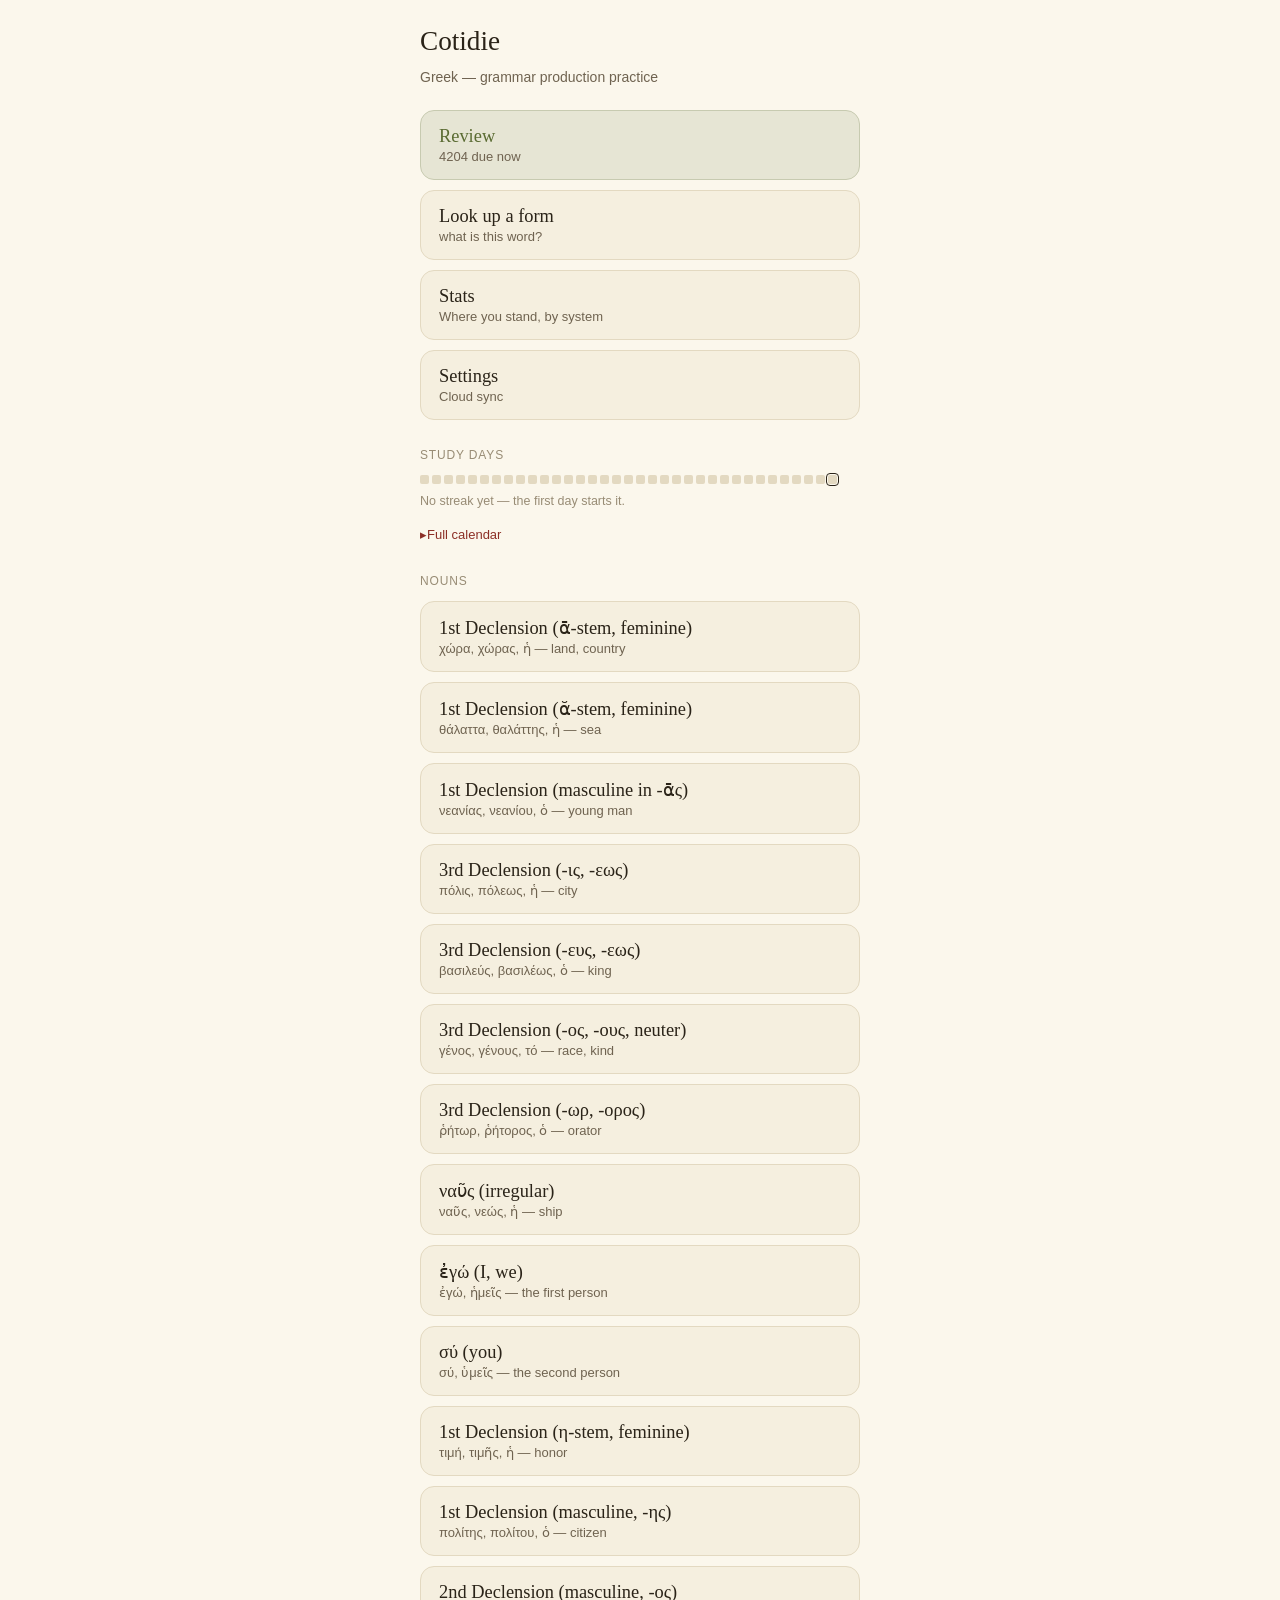
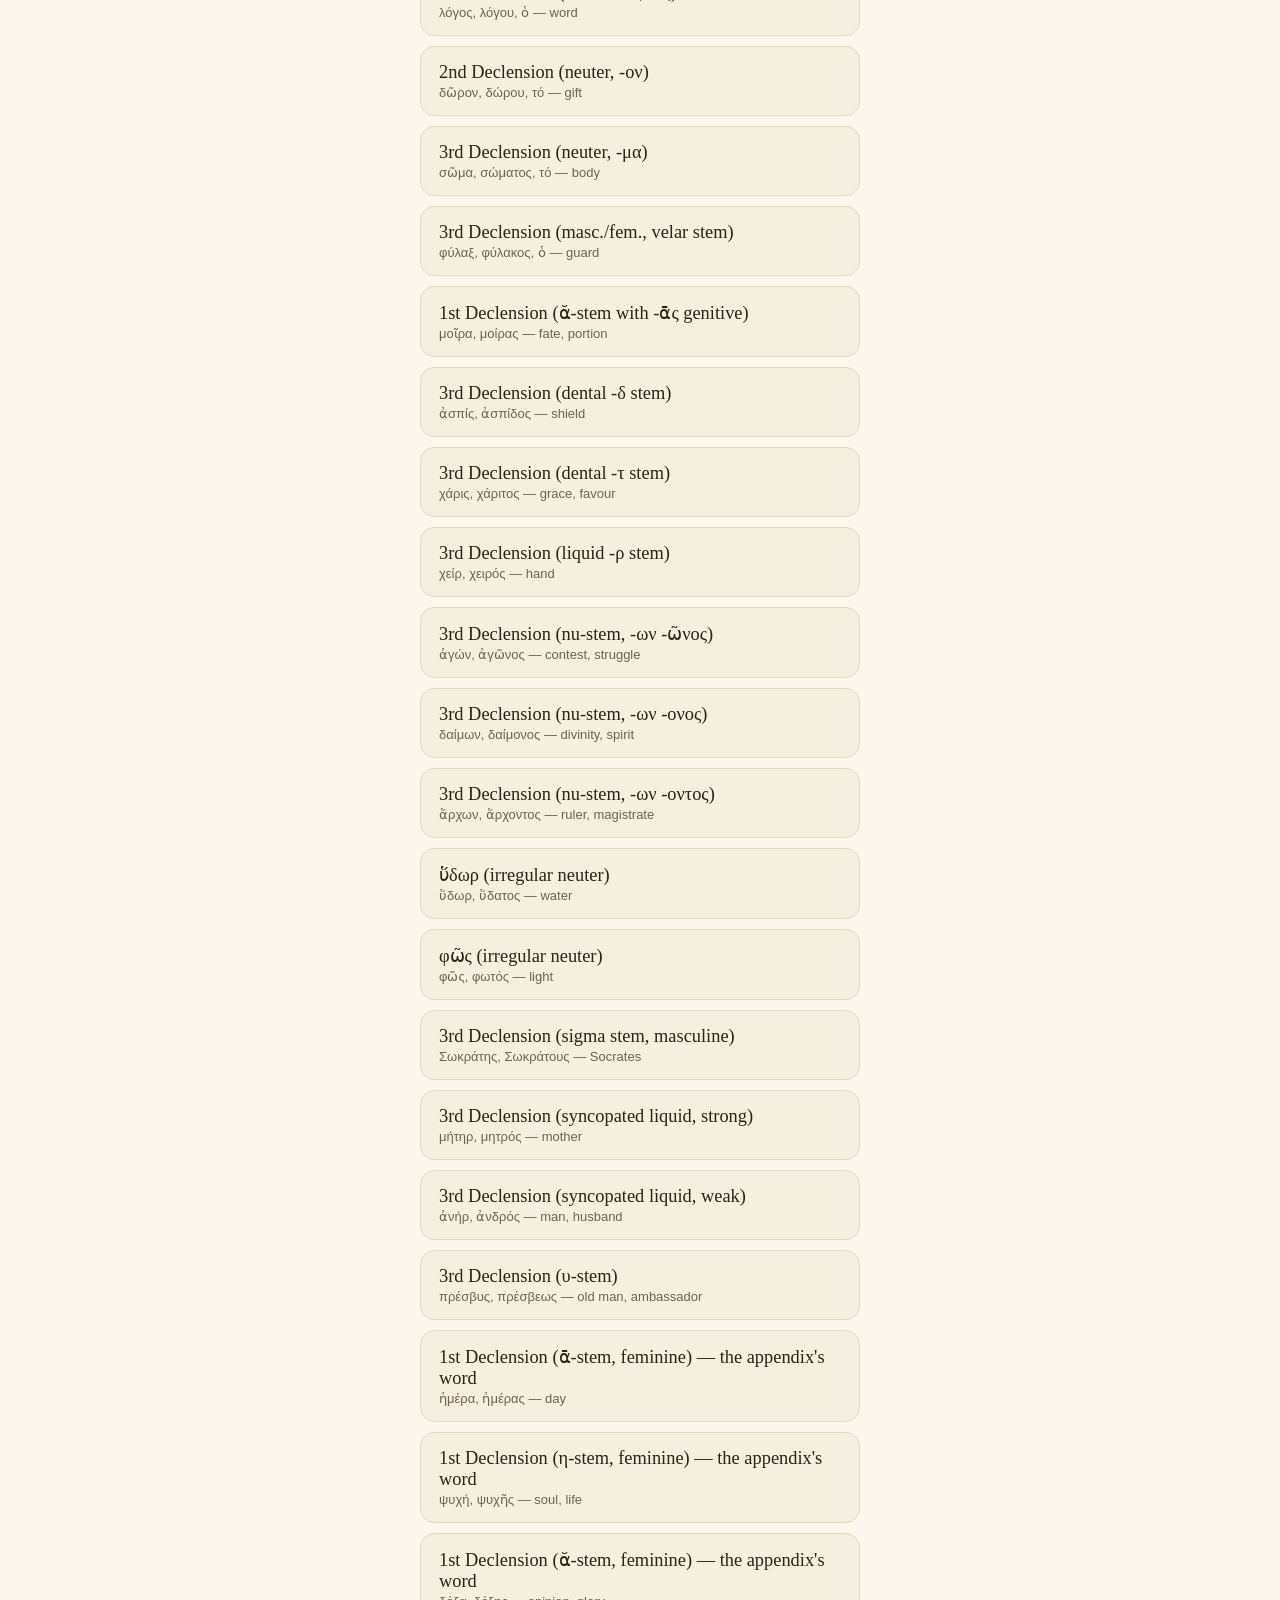
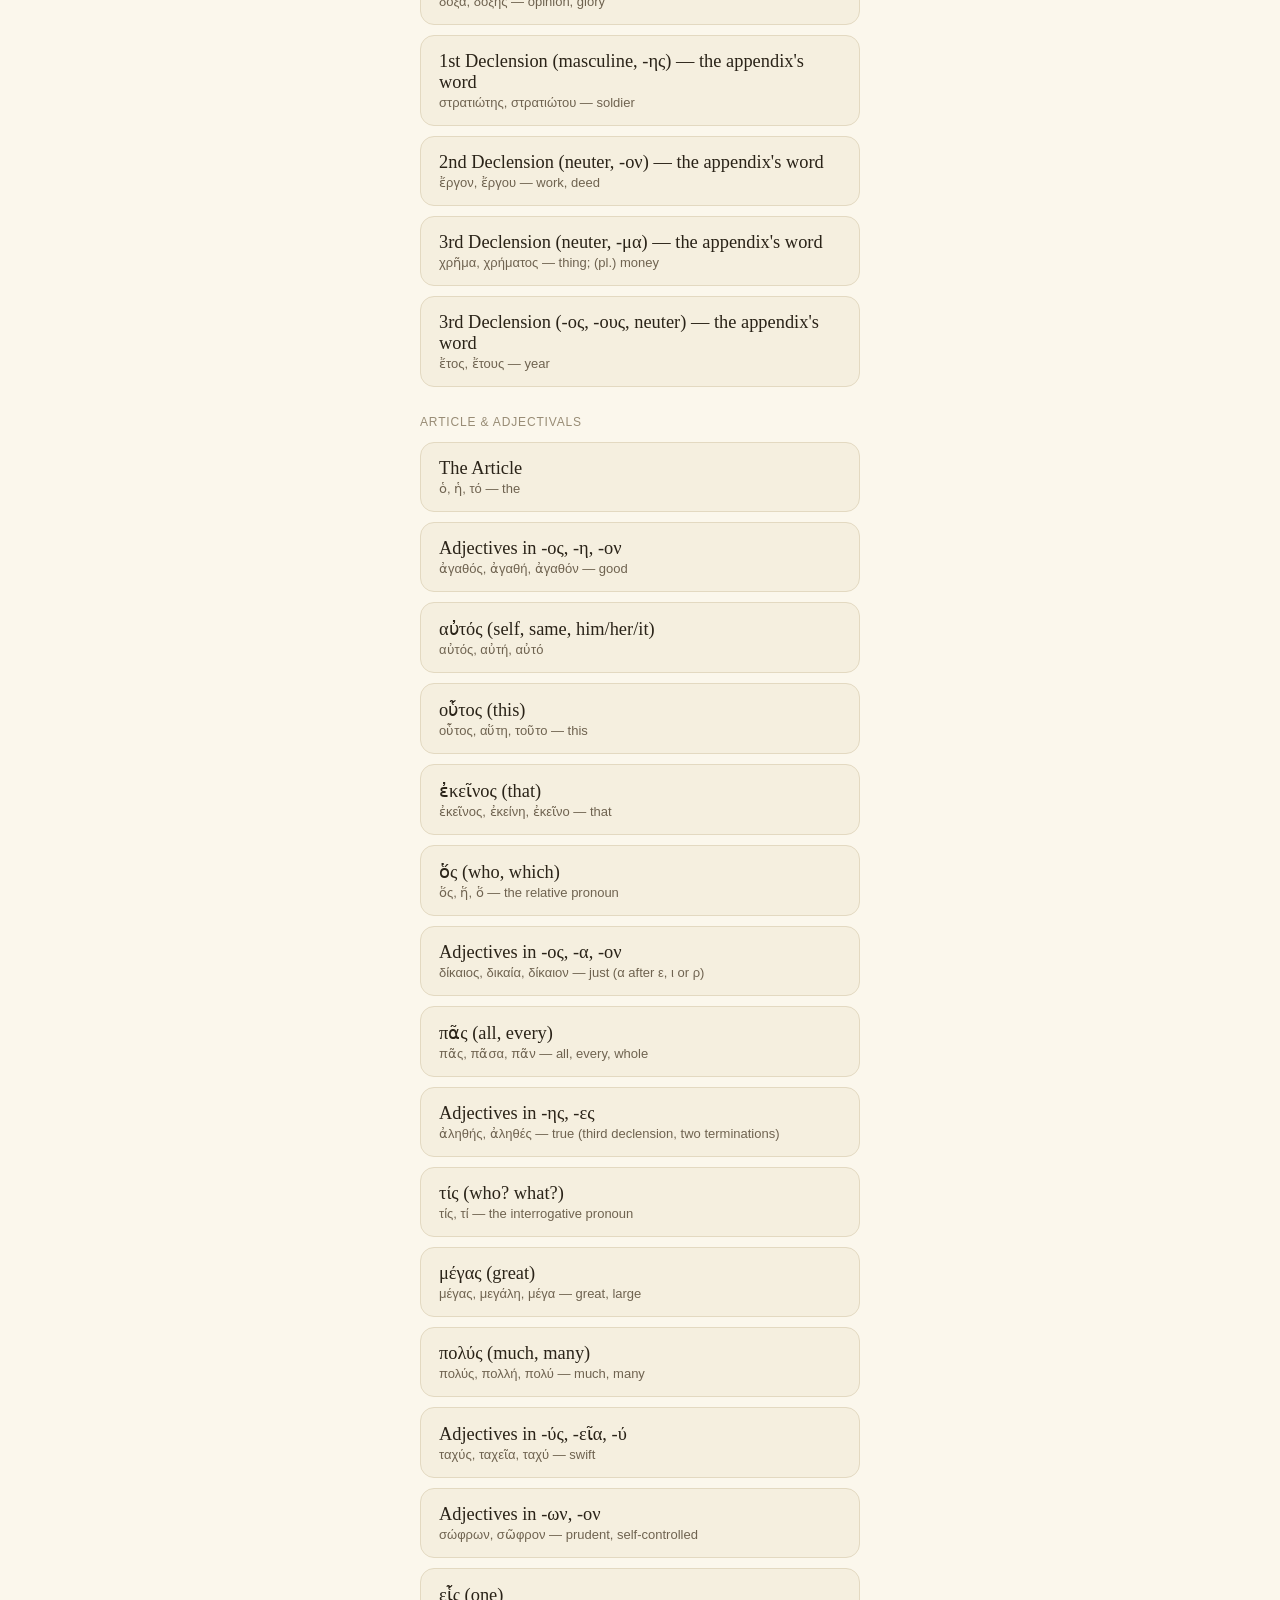
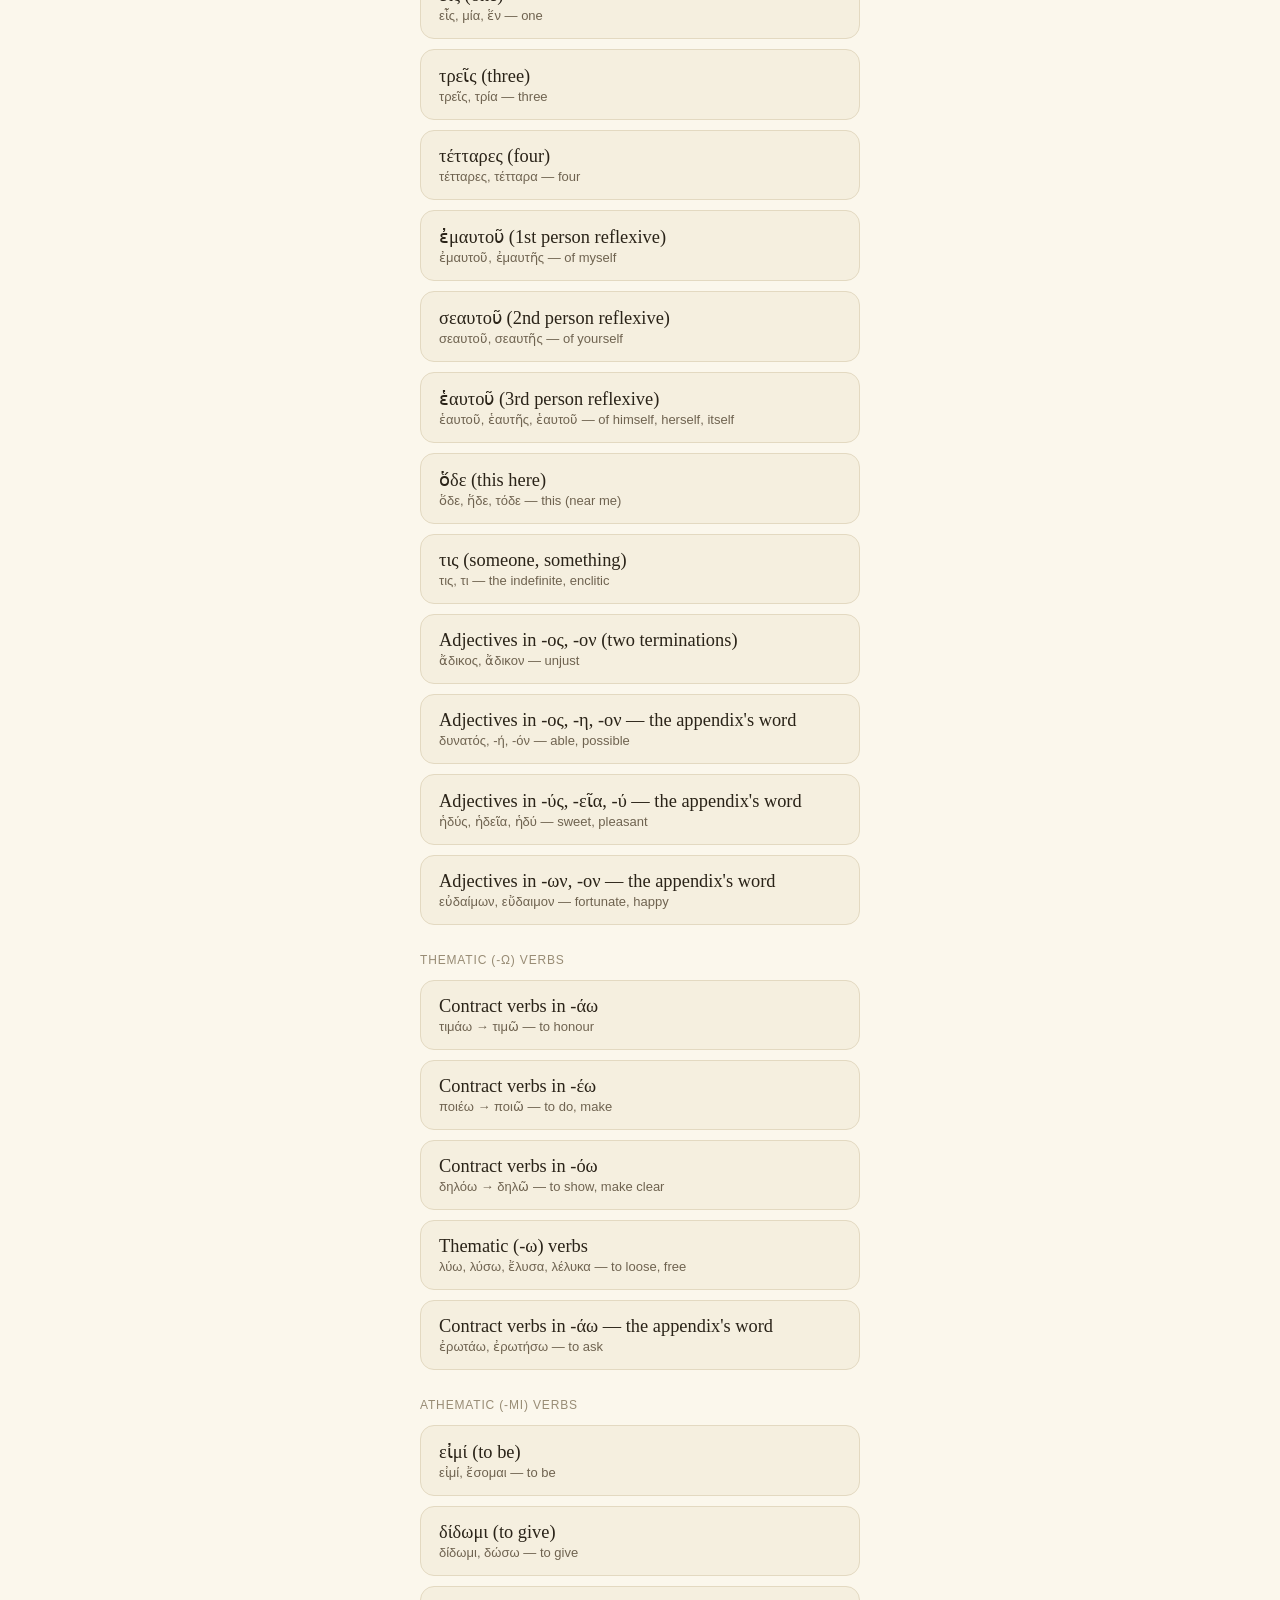
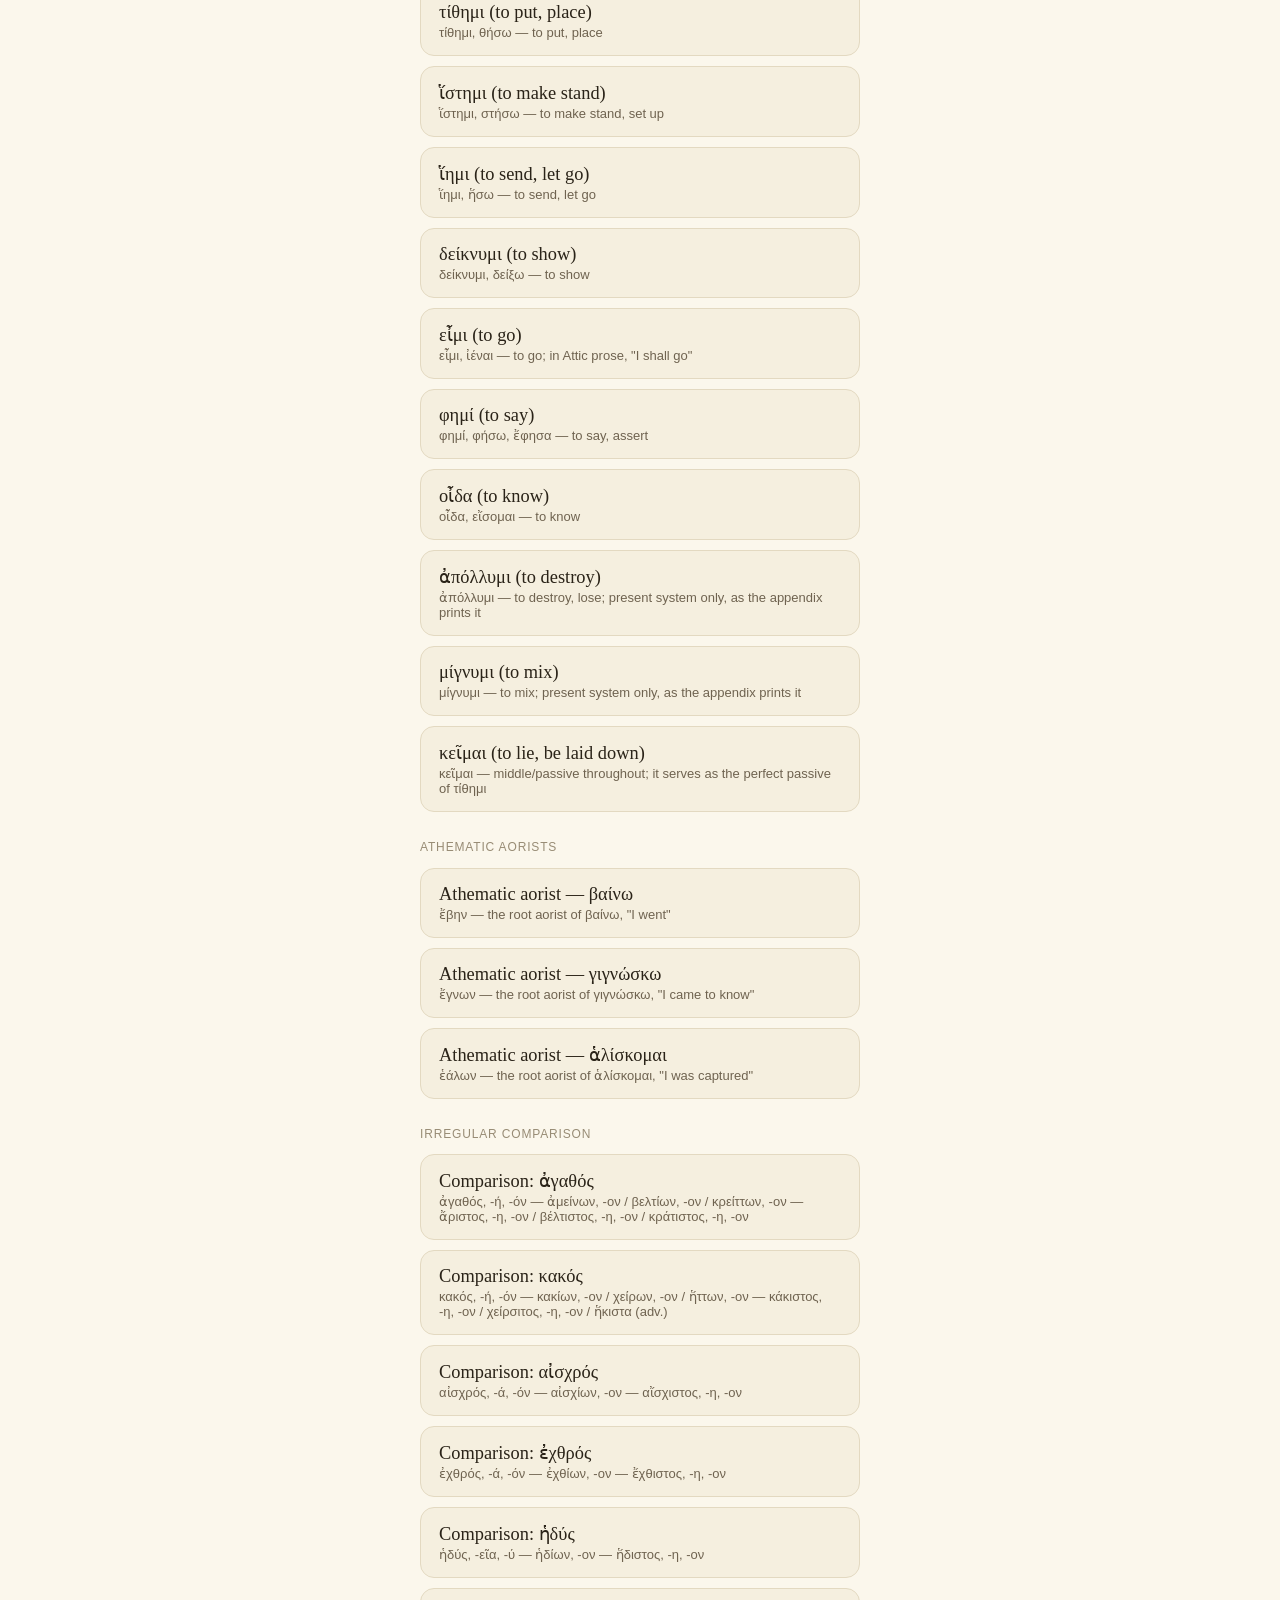
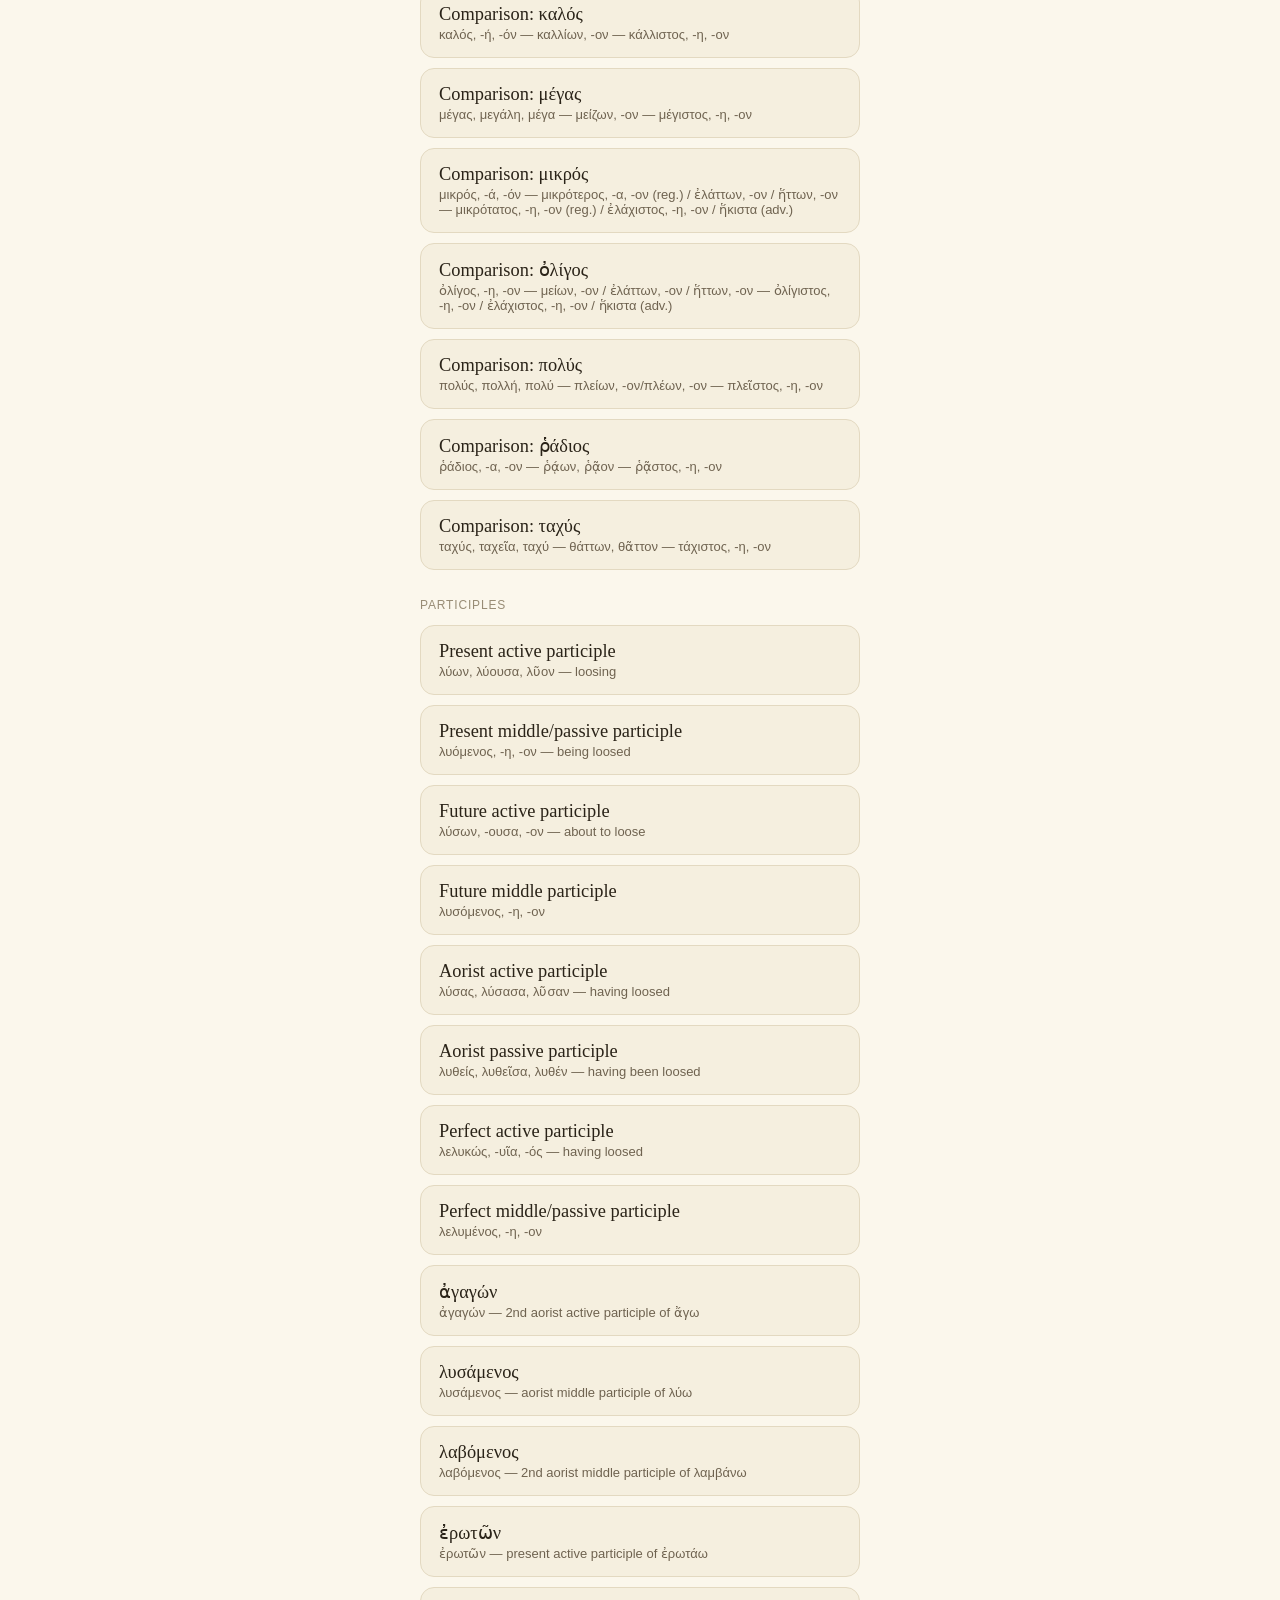
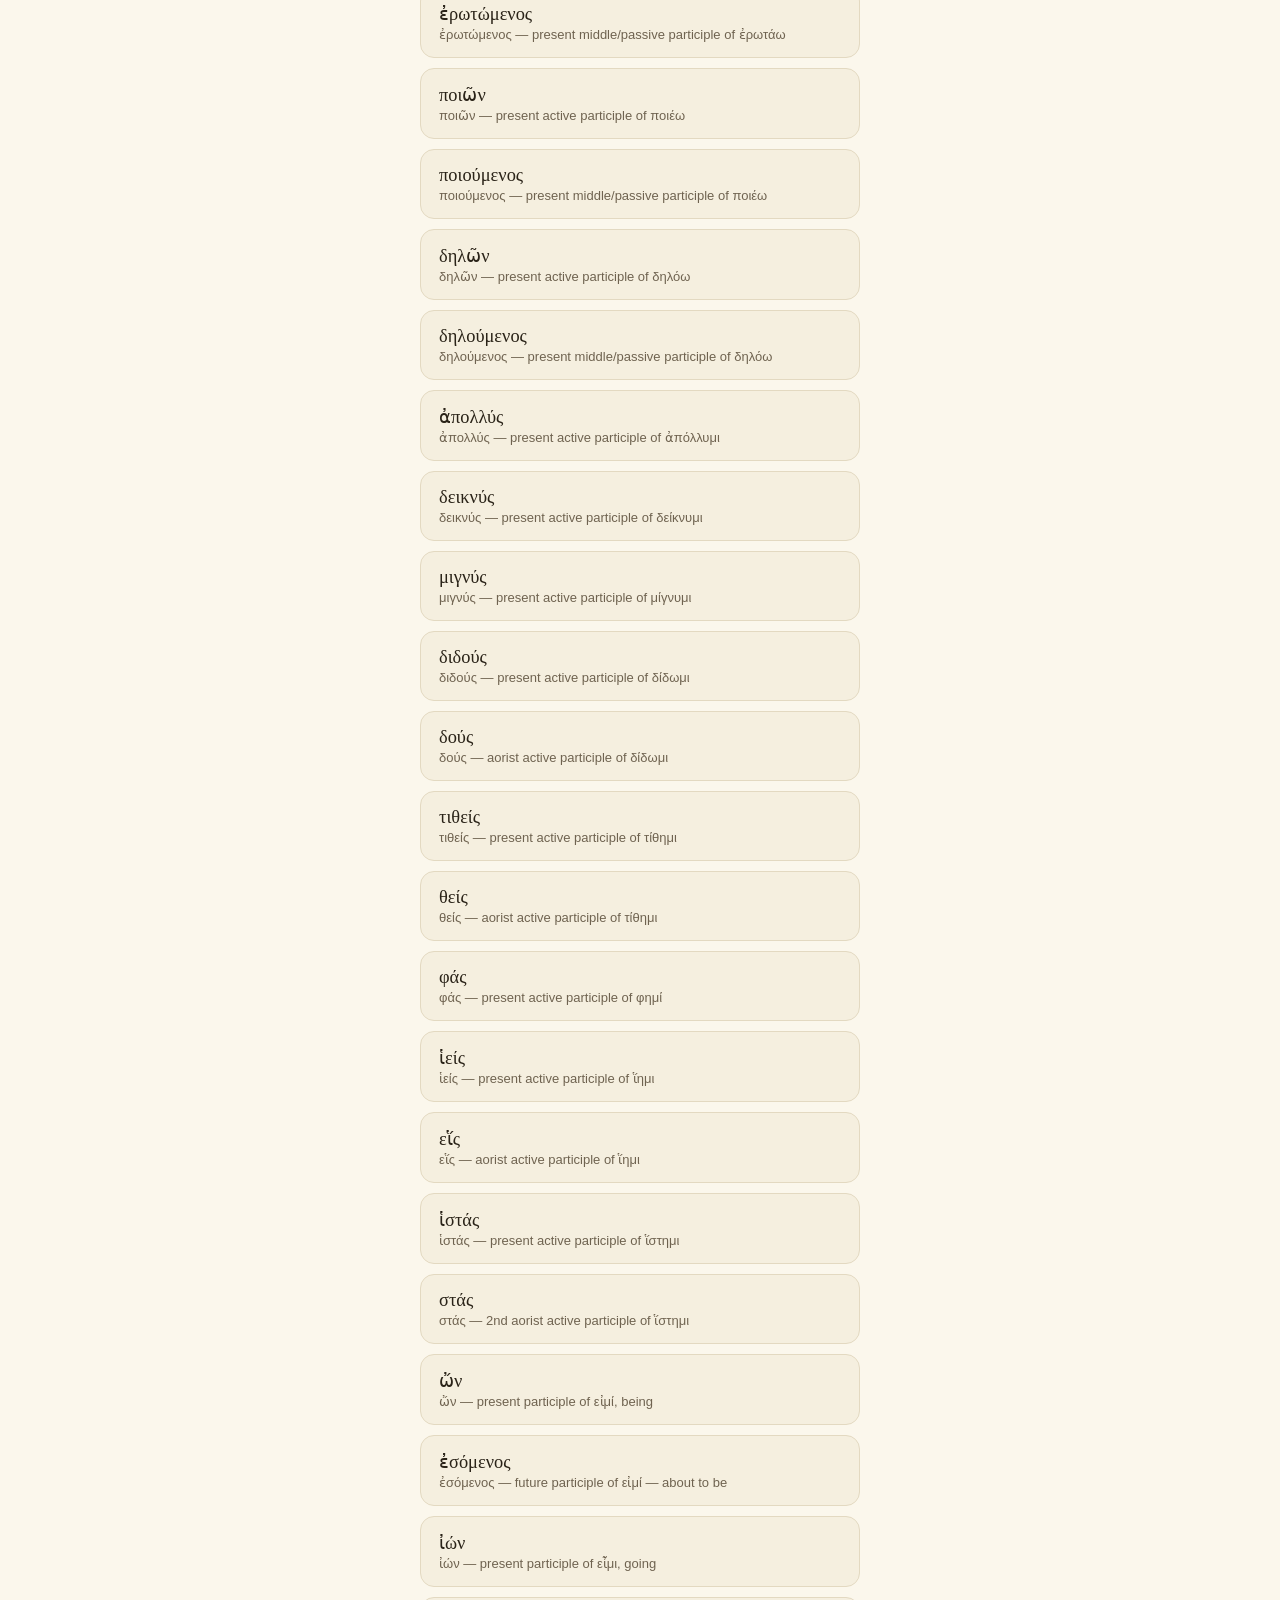
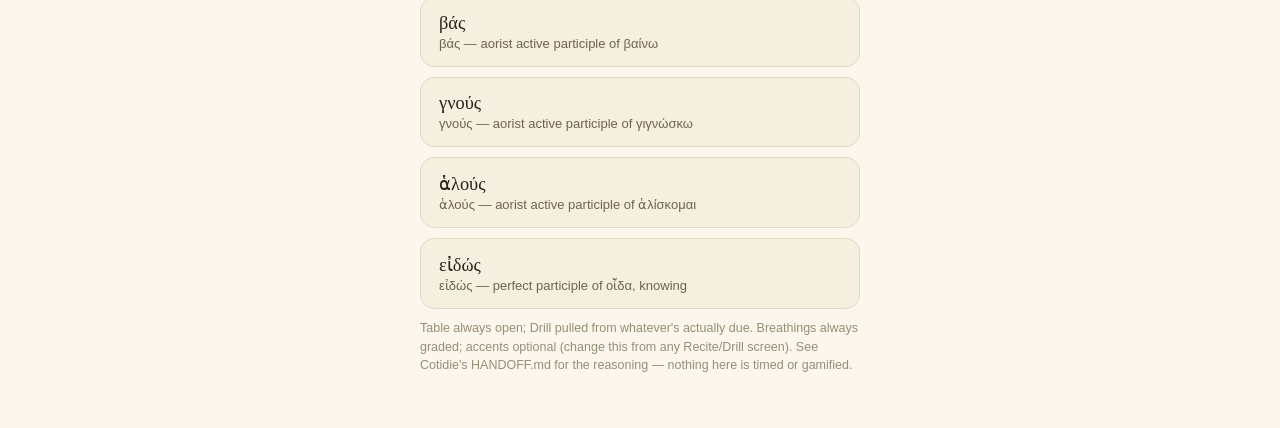
==== commit 86eacfe6: "Add files via upload" ====
--- a/greek.html
+++ b/greek.html
@@ -2,7 +2,8 @@
 <html lang="en">
 <head>
 <meta charset="utf-8">
-<meta http-equiv="Content-Security-Policy" content="default-src 'none'; script-src 'self' 'unsafe-inline'; style-src 'unsafe-inline'; img-src 'self'; connect-src https://api.github.com https://*.githubusercontent.com; base-uri 'none'; form-action 'none'">
+<!-- connect-src names the deployed sync Worker exactly, matching SYNC_ENDPOINT in js/sync.js. It was a wildcard over the whole workers.dev space while the subdomain was still unknown; it is known now, so this is the tighter form. Change both together if the Worker is ever redeployed under another name. -->
+<meta http-equiv="Content-Security-Policy" content="default-src 'none'; script-src 'self' 'unsafe-inline'; style-src 'unsafe-inline'; img-src 'self'; connect-src https://cotidie-sync.karsten-vun.workers.dev; base-uri 'none'; form-action 'none'">
 <meta name="viewport" content="width=device-width, initial-scale=1, viewport-fit=cover, maximum-scale=1, user-scalable=no">
 <meta name="apple-mobile-web-app-capable" content="yes">
 <meta name="mobile-web-app-capable" content="yes">
@@ -109,6 +110,14 @@
 .togglebtn{background:var(--accent-soft);border:1px solid var(--line);color:var(--muted);
   border-radius:8px;padding:6px 11px;font-size:12.5px;font-family:var(--sans);cursor:pointer}
 .togglebtn.active{background:var(--coral);border-color:var(--coral);color:var(--raise)}
+
+/* ---- Settings form controls (2026-08-21, rollover + new-cell allowance) ---- */
+.faintcell{color:var(--faint)}
+.field{display:flex;align-items:center;justify-content:space-between;gap:12px;margin-top:10px}
+.field label{color:var(--muted);font-size:14px}
+.field select,.field input.num{font-family:var(--sans);font-size:15px;padding:9px 11px;border-radius:10px;
+  border:1px solid var(--line);background:var(--raise);color:var(--ink);min-width:8.5rem}
+.field select:focus,.field input.num:focus{outline:none;border-color:var(--coral)}
 
 /* ---- Stats screen + Study-days calendar (ported from vocabula, 2026-08-09) ---- */
 :root{ --amber:#a67c1e; --amber-bg:#efe6cf; }
@@ -165,14 +174,15 @@
 <body>
 <div id="app"></div>
 
-<script src="data/greek-paradigms.js"></script>
-<script src="data/greek-vocab.js"></script>
-<script src="js/engine.js"></script>
-<script src="js/fsrs.js"></script>
-<script src="js/stats.js"></script>
-<script src="js/sync.js"></script>
-<script src="js/greek.js"></script>
-<script src="js/greek-input.js"></script>
+<script src="data/greek-paradigms.js?v=202608234"></script>
+<script src="data/greek-vocab.js?v=202608234"></script>
+<script src="js/engine.js?v=202608234"></script>
+<script src="js/store.js?v=202608234"></script>
+<script src="js/fsrs.js?v=202608234"></script>
+<script src="js/stats.js?v=202608234"></script>
+<script src="js/sync.js?v=202608234"></script>
+<script src="js/greek.js?v=202608234"></script>
+<script src="js/greek-input.js?v=202608234"></script>
 <script>
 /* ======================================================================
    Cotidie — Greek engine UI. Same three-mode shape as latin.html (Table
@@ -190,21 +200,54 @@
        latin.html shows, since it would just duplicate the one real entry.
    ====================================================================== */
 
-const NOUN_CLASSES = classesOfKind(GREEK_PARADIGMS, 'noun');
-const THEMATIC_CLASSES = classesOfKind(GREEK_PARADIGMS, 'verb').filter(k => !k.startsWith('athematic'));
+// `cmp_` classes are nouns only in the structural sense the engine cares about
+// (their cell is not gender-keyed). They are p.329's irregular comparison and
+// belong in their own group, not among the declensions.
+const NOUN_CLASSES = classesOfKind(GREEK_PARADIGMS, 'noun').filter(k => !k.startsWith('cmp_'));
+const COMPARISON_CLASSES = classesOfKind(GREEK_PARADIGMS, 'noun').filter(k => k.startsWith('cmp_'));
+// Gender-keyed classes: the article now, adjectives, pronouns and the whole
+// participle system later. They get their own home-screen group because they
+// are neither nouns nor verbs and reciting them has its own shape.
+// Participles are gender-keyed like adjectives, but there are enough of them
+// to drown the adjective list, and they are about a quarter of the appendix on
+// their own -- so they get their own group. Same reasoning the buildout plan
+// gives for putting each participle in its own class rather than under λύω.
+const ADJ_CLASSES = classesOfKind(GREEK_PARADIGMS, 'adj').filter(k => !k.startsWith('part_'));
+const PARTICIPLE_CLASSES = classesOfKind(GREEK_PARADIGMS, 'adj').filter(k => k.startsWith('part_'));
+const THEMATIC_CLASSES = classesOfKind(GREEK_PARADIGMS, 'verb').filter(k => !k.startsWith('athematic') && !k.startsWith('athaor_'));
 const ATHEMATIC_CLASSES = classesOfKind(GREEK_PARADIGMS, 'verb').filter(k => k.startsWith('athematic'));
-
-const STORE_KEY = 'cotidie.greek.v1';
-const GIST_FILE = 'cotidie-greek.json';   // one shared gist, two files -- see js/sync.js
-let store = loadStore(STORE_KEY);
+// βαίνω, γιγνώσκω and ἁλίσκομαι are thematic verbs with an ATHEMATIC AORIST, and
+// that aorist is the only thing the appendix prints for them or the deck drills.
+// They are neither -ω verbs nor -μι verbs, and the appendix gives each its own
+// heading, so they get their own group rather than being filed under a
+// conjugation neither of them belongs to.
+const ATHEMATIC_AORISTS = classesOfKind(GREEK_PARADIGMS, 'verb').filter(k => k.startsWith('athaor_'));
+
+const STORE_KEY = STORE_KEYS.greek;   // defined once in js/sync.js
+const DECK_ID = 'greek';   // folded into the sync-code hash so this deck gets its own KV slot -- see js/sync.js
+// Starts empty and is replaced by boot() below once IndexedDB has answered.
+// Nothing renders before that, so no screen is ever drawn from this placeholder.
+let store = defaultStore();
 // Extra Greek-only settings, layered onto the shared fsrs.js store shape
 // rather than touched inside fsrs.js itself (which stays language-
 // agnostic). Defaults match the real OCR spec finding: breathings are
 // always required (not a setting), accents are not expected to be
 // written so default OFF; Hoplite input defaults ON since that's
 // Karsten's own daily tool.
-if (store.settings.requireAccents === undefined) store.settings.requireAccents = false;
-if (store.settings.hopliteInput === undefined) store.settings.hopliteInput = true;
+//
+// Applied on every store arrival, not once at load: the store is also
+// replaced wholesale by a sync adopt, so a one-shot at boot would leave a
+// pulled store missing whichever of these it had never heard of.
+function applyDeckDefaults(){
+  if (store.settings.requireAccents === undefined) store.settings.requireAccents = false;
+  if (store.settings.hopliteInput === undefined) store.settings.hopliteInput = true;
+  commitRollover(store.settings, Date.now());
+}
+
+// A rollover change scheduled on a previous visit matures at a boundary, not
+// at a moment anything is running -- so it is folded in on load rather than
+// by a timer. No-op until that boundary has passed.
+commitRollover(store.settings, Date.now());
 
 let view = { screen:'home' };
 
@@ -222,7 +265,8 @@
   else if (view.screen==='recite') renderRecite();
   else if (view.screen==='drill') renderDrill();
   else if (view.screen==='stats') app.innerHTML = renderStats();
-  else if (view.screen==='settings') app.innerHTML = renderSettings();
+  else if (view.screen==='settings'){ app.innerHTML = renderSettings(); wireSettings(); }
+  else if (view.screen==='lookup'){ app.innerHTML = renderLookup(); wireLookup(); }
 }
 
 function go(next){ view = next; render(); window.scrollTo(0,0); }
@@ -230,7 +274,12 @@
 function gradeOpts(){ return { accents: store.settings.requireAccents }; }
 
 // ---------------------------------------------------------------- HOME ----
-function dueCount(){ return dueCards(store, GREEK_VOCAB, GREEK_VOCAB, GREEK_PARADIGMS, Date.now()).length; }
+// capNew, not the raw due list: if a new-cell allowance is set, the number
+// on the home screen has to be the number the drill will really ask for.
+function dueCount(){
+  const now = Date.now();
+  return capNew(store, dueCards(store, GREEK_VOCAB, GREEK_PARADIGMS, now), now).length;
+}
 
 function renderHome(){
   const n = dueCount();
@@ -241,6 +290,10 @@
     <button class="card study" data-action="start-drill">
       <div class="t">Review</div>
       <div class="d">${studyLine}</div>
+    </button>
+    <button class="card" data-action="open-lookup">
+      <div class="t">Look up a form</div>
+      <div class="d">what is this word?</div>
     </button>
     <button class="card" data-action="open-stats">
       <div class="t">Stats</div>
@@ -265,6 +318,14 @@
     h += `<button class="card" data-action="open-system" data-cls="${k}">
       <div class="t">${c.label}</div><div class="d">${c.subtitle}</div></button>`;
   });
+  if (ADJ_CLASSES.length){
+    h += `</div><div class="sect"><h3>Article &amp; adjectivals</h3>`;
+    ADJ_CLASSES.forEach(k=>{
+      const c = GREEK_PARADIGMS[k];
+      h += `<button class="card" data-action="open-system" data-cls="${k}">
+        <div class="t">${c.label}</div><div class="d">${c.subtitle}</div></button>`;
+    });
+  }
   h += `</div><div class="sect"><h3>Thematic (-ω) verbs</h3>`;
   THEMATIC_CLASSES.forEach(k=>{
     const c = GREEK_PARADIGMS[k];
@@ -277,6 +338,30 @@
     h += `<button class="card" data-action="open-system" data-cls="${k}">
       <div class="t">${c.label}</div><div class="d">${c.subtitle}</div></button>`;
   });
+  if (ATHEMATIC_AORISTS.length){
+    h += `</div><div class="sect"><h3>Athematic aorists</h3>`;
+    ATHEMATIC_AORISTS.forEach(k=>{
+      const c = GREEK_PARADIGMS[k];
+      h += `<button class="card" data-action="open-system" data-cls="${k}">
+        <div class="t">${c.label}</div><div class="d">${c.subtitle}</div></button>`;
+    });
+  }
+  if (COMPARISON_CLASSES.length){
+    h += `</div><div class="sect"><h3>Irregular comparison</h3>`;
+    COMPARISON_CLASSES.forEach(k=>{
+      const c = GREEK_PARADIGMS[k];
+      h += `<button class="card" data-action="open-system" data-cls="${k}">
+        <div class="t">${c.label}</div><div class="d">${c.subtitle}</div></button>`;
+    });
+  }
+  if (PARTICIPLE_CLASSES.length){
+    h += `</div><div class="sect"><h3>Participles</h3>`;
+    PARTICIPLE_CLASSES.forEach(k=>{
+      const c = GREEK_PARADIGMS[k];
+      h += `<button class="card" data-action="open-system" data-cls="${k}">
+        <div class="t">${c.label}</div><div class="d">${c.subtitle}</div></button>`;
+    });
+  }
   h += `</div>
     <p class="note">Table always open; Drill pulled from whatever's actually due. Breathings always graded; accents ${store.settings.requireAccents?'required':'optional'} (change this from any Recite/Drill screen). See Cotidie's HANDOFF.md for the reasoning — nothing here is timed or gamified.</p>`;
   return h;
@@ -349,7 +434,7 @@
     const n = totals[k]; if (!n) return;
     legendHtml += `<span><i class="sw s-${k}"></i>${STATUS_LABEL[k]} — ${n} (${Math.round(100*n/total)}%)</span>`;
   });
-  const allClasses = [...NOUN_CLASSES, ...THEMATIC_CLASSES, ...ATHEMATIC_CLASSES];
+  const allClasses = [...NOUN_CLASSES, ...ADJ_CLASSES, ...THEMATIC_CLASSES, ...ATHEMATIC_CLASSES, ...PARTICIPLE_CLASSES, ...COMPARISON_CLASSES, ...ATHEMATIC_AORISTS];
   let gridHtml = '';
   allClasses.forEach(k => {
     const sys = bySystem[k]; if (!sys) return;
@@ -373,112 +458,315 @@
 // ------------------------------------------------------------- SYNC (§10e) ----
 // Credentials live only in js/sync.js's shared key, never duplicated into
 // this deck's own store.settings -- see that file's header comment.
+//
+// Reconciliation is a MERGE as of 2026-08-23, not a choice. What was here
+// before had a silent data-loss path, and it is worth writing down because
+// the shape of it recurs: the three-way split needed a "base" -- the log
+// length both sides last agreed on -- and on a fresh page load there was no
+// such number, so it fell back to `store.log.length`. With base equal to the
+// local length, local can never read as having moved. A genuine fork on a
+// freshly-loaded tab therefore came out as 'take-remote', and this device's
+// reviews were replaced without a prompt. The fallback was the bug, and no
+// amount of care at the call sites would have found it, because every branch
+// was individually correct.
+//
+// There is now no base and no branch: fetch, merge, push back if this side
+// had anything the other lacked. mergeStores() is symmetric and idempotent
+// (tests, section 37), so doing it more often than strictly necessary costs
+// a few milliseconds and can never cost data.
 let saveTimer = null;
-let syncedLogLen = null;   // last log length both sides agreed on, this session
+let syncedLogLen = null;   // last log length this device pushed or merged, this session
+let lastRemoteAt = null;   // server-stamped time of the newest write this device has taken in
 let lastSyncNote = null;   // {when, note} -- shown on the Settings screen
+let clockWarned = false;
 
 // Replaces the old bare saveStore(STORE_KEY, store) call sites: saves
 // locally as before, and additionally schedules a debounced push (6s after
-// the last save, same interval as vocabula's own) if a gist is configured.
+// the last save, same interval as vocabula's own) if a sync code is set.
 function save(){
-  saveStore(STORE_KEY, store);
-  const cred = loadSharedGist();
-  if (cred.gistId && cred.gistTok){
+  persistStore(STORE_KEY, store);
+  const code = loadSyncCode().syncCode;
+  if (code){
     clearTimeout(saveTimer);
-    saveTimer = setTimeout(() => { saveTimer = null; doPush(); }, 6000);
-  }
-}
+    // guardedAutoPush, not doPush: an unattended push looks at the server
+    // first, because pushStore() PUTs whatever is in memory unconditionally
+    // and two devices inside each other's six-second window would otherwise
+    // overwrite one another with no one present to notice.
+    saveTimer = setTimeout(() => { saveTimer = null; guardedAutoPush(); }, 6000);
+  }
+}
+// Deliberately NOT guarded: this fires as the app is being closed or
+// backgrounded, its PUT is built to land via keepalive, and the extra GET a
+// guard would add needs live JS to come back. Guarding it would sometimes
+// cost the catch-up push entirely -- a commoner loss than the race it closes.
 function flushPendingPush(){
   if (saveTimer){ clearTimeout(saveTimer); saveTimer = null; doPush(); }
 }
 
-async function doPush(){
-  const cred = loadSharedGist();
-  const res = await pushStore(store, cred.gistId, cred.gistTok, GIST_FILE);
-  lastSyncNote = res.ok
-    ? { when: Date.now(), note: 'Pushed' }
-    : { when: Date.now(), note: 'Push failed ('+res.error+')' };
-  if (res.ok) syncedLogLen = store.log.length;
+// A clock that is badly wrong reorders a merged log silently, because `ts` is
+// what sorts it. Said once a session, and never as a refusal: refusing to
+// sync would only stop the backup.
+function noteClock(){
+  if (clockWarned) return;
+  const msg = clockSkewMessage(syncClockSkew());
+  if (msg){ clockWarned = true; lastSyncNote = { when: Date.now(), note: msg }; }
+}
+
+// `quiet` suppresses the success note only. A FAILURE is always recorded:
+// a push that failed and a push that never happened used to render
+// identically on Settings, which is exactly how a real failure goes unnoticed
+// until the other device comes up empty.
+async function doPush(quiet){
+  const code = loadSyncCode().syncCode;
+  const res = await pushStore(store, code, DECK_ID);
+  if (res.ok){
+    syncedLogLen = store.log.length;
+    if (Number.isFinite(res.now)) lastRemoteAt = res.now;
+    if (!quiet) lastSyncNote = { when: Date.now(), note: 'Pushed' + (res.kept ? ' — the other device’s last copy was kept as a spare' : '') };
+  } else {
+    lastSyncNote = { when: Date.now(), note: 'Push failed ('+res.error+')' };
+  }
+  noteClock();
   if (view.screen==='settings') render();
   return res;
 }
 
-// Pull-and-reconcile, the same three-way split as vocabula's syncOnLaunch:
-// only remote moved -> adopt silently; only local moved -> push; both moved
-// past the last-agreed point -> a genuine conflict, ask.
+// Fold the server's copy into this one, keep the result, and push it back if
+// this side held anything the other did not. storeReplaced() is not optional:
+// the merge builds a NEW log array, and the incremental IndexedDB writer would
+// otherwise append the merged rows onto the rows already stored.
+async function applyMerge(res){
+  const m = mergeStores(store, adoptStore(res.store));
+  store = adoptStore(m.store);
+  applyDeckDefaults();
+  storeReplaced(STORE_KEY);
+  persistStore(STORE_KEY, store);
+  syncedLogLen = store.log.length;
+  if (Number.isFinite(res.at)) lastRemoteAt = res.at;
+  lastSyncNote = { when: Date.now(), note: mergeSummary(m.stats) };
+  const localHadSomething = m.stats.fromLocal > 0 || m.stats.cardsFromLocal > 0 || m.stats.prefsFrom === 'local';
+  if (localHadSomething) await doPush(true);   // quiet: the merge summary is the more useful note
+  noteClock();
+  return m;
+}
+
+// Manual "Pull now". Always merges -- there is no longer a case where one
+// side's reviews are discarded to resolve a disagreement.
 async function doPull(){
-  const cred = loadSharedGist();
-  const res = await fetchStore(cred.gistId, cred.gistTok, GIST_FILE);
+  const code = loadSyncCode().syncCode;
+  const res = await fetchStore(code, DECK_ID);
   if (!res.ok){
+    // Nothing stored under this code yet is not a failure; it is the normal
+    // state of a device that has just been paired, and the right response is
+    // to put this device's copy there.
+    if (res.missing){ await doPush(); render(); return res; }
     lastSyncNote = { when: Date.now(), note: 'Pull failed ('+res.error+')' };
     if (view.screen==='settings') render();
     return res;
   }
-  const base = (syncedLogLen==null) ? store.log.length : syncedLogLen;
-  const decision = syncDecision(store.log.length, res.store.log.length, base);
-  if (decision==='conflict'){
-    const ok = confirm(
-      'This device and the gist both have reviews the other hasn’t seen.\n\n'+
-      'OK = replace this device’s reviews with the gist’s ('+res.store.log.length+' total, this device has '+store.log.length+').\n'+
-      'Cancel = keep this device’s copy and push it to the gist instead.');
-    if (ok){ store = adoptStore(res.store); syncedLogLen = store.log.length; saveStore(STORE_KEY, store);
-      lastSyncNote = { when: Date.now(), note: 'Took the gist’s copy' }; }
-    else { await doPush(); lastSyncNote = { when: Date.now(), note: 'Kept this device, pushed' }; }
-  } else if (decision==='take-remote'){
-    store = adoptStore(res.store); syncedLogLen = store.log.length; saveStore(STORE_KEY, store);
-    lastSyncNote = { when: Date.now(), note: 'Synced '+store.log.length+' reviews from the gist' };
-  } else if (decision==='push-local'){
-    await doPush();
-  } else {
-    lastSyncNote = { when: Date.now(), note: 'Already in sync' };
-  }
+  await applyMerge(res);
   render();
   return res;
 }
 
-// Runs when the tab becomes visible again on the Home screen -- mirrors
-// vocabula's syncOnLaunch(), simplified: a genuine conflict is left for the
-// user to resolve explicitly via "Pull now" on Settings (its confirm()),
-// rather than popping one unprompted the moment the tab regains focus.
+// Runs when the tab becomes visible again on the Home screen. Same merge as
+// doPull(), without the "nothing there yet -> push" branch: a launch should
+// not create a remote copy on its own.
 async function syncOnLaunch(){
-  const cred = loadSharedGist();
-  if (!cred.gistId || !cred.gistTok) return;
+  const code = loadSyncCode().syncCode;
+  if (!code) return;
   const lenAtStart = store.log.length;
-  const res = await fetchStore(cred.gistId, cred.gistTok, GIST_FILE);
+  const res = await fetchStore(code, DECK_ID);
   if (!res.ok) return;
-  if (store.log.length !== lenAtStart) return;   // rated while the fetch was in flight
-  const base = (syncedLogLen==null) ? store.log.length : syncedLogLen;
-  const decision = syncDecision(store.log.length, res.store.log.length, base);
-  if (decision==='take-remote'){
-    store = adoptStore(res.store); syncedLogLen = store.log.length; saveStore(STORE_KEY, store);
-    lastSyncNote = { when: Date.now(), note: 'Synced '+store.log.length+' reviews from another device' };
-    if (view.screen==='home') render();
-  } else if (decision==='push-local'){
-    await doPush();
-  }
+  if (store.log.length !== lenAtStart) return;   // rated while the fetch was in flight; the debounced push will reconcile
+  await applyMerge(res);
+  if (view.screen==='home' || view.screen==='settings') render();
+}
+
+// The look-before-writing wrapper for the AUTOMATIC debounced push. One extra
+// GET per push, already spaced six seconds apart at minimum; a detected race
+// turns the push into a merge, which pushes back itself, so it is still one
+// KV write either way.
+async function guardedAutoPush(){
+  const code = loadSyncCode().syncCode;
+  if (!code) return;
+  if (syncedLogLen == null) return doPush(true);   // nothing taken in yet this session -- syncOnLaunch owns that case
+  const inc = await fetchStore(code, DECK_ID);
+  if (pushRaceDecision(inc, lastRemoteAt) === 'merge-first'){
+    try {
+      await applyMerge(inc);
+      if (view.screen==='home' || view.screen==='settings') render();
+      return;
+    } catch(e){
+      console.error('race-guard merge failed, pushing anyway', e);   // a broken merge must not block the push forever
+    }
+  }
+  return doPush(true);
+}
+
+// The spare copy the Worker keeps whenever the OTHER install pushes over this
+// one's blob. The recovery path for "something went wrong and the good copy
+// has since been overwritten": it is merged in like any other arrival, so
+// using it can only ever add reviews back, never remove any.
+async function restoreFromSpare(){
+  const code = loadSyncCode().syncCode;
+  if (!code){ lastSyncNote = { when: Date.now(), note: 'No sync code set up on this device' }; render(); return; }
+  const res = await fetchPrevStore(code, DECK_ID);
+  if (!res.ok){
+    lastSyncNote = { when: Date.now(), note: res.missing
+      ? 'No spare copy yet — one is kept the first time a second device pushes under this code'
+      : 'Could not read the spare copy ('+res.error+')' };
+    render(); return;
+  }
+  const m = mergeStores(store, adoptStore(res.store));
+  store = adoptStore(m.store);
+  applyDeckDefaults();
+  storeReplaced(STORE_KEY);
+  persistStore(STORE_KEY, store);
+  syncedLogLen = store.log.length;
+  lastSyncNote = { when: Date.now(), note: 'From the spare copy: ' + mergeSummary(m.stats) };
+  if (m.stats.fromRemote) await doPush(true);
+  render();
+}
+
+function rollLabel(h){
+  const ampm = h===0 ? 'midnight' : (h<12 ? h+'am' : (h===12 ? 'noon' : (h-12)+'pm'));
+  return ampm;
+}
+
+/* ---------------------------------------------------------- LOOKUP ----
+   Reverse lookup over every cell in the deck (see buildFormIndex in
+   js/engine.js). Built once, on first use: it is a few thousand entries and
+   costs nothing, but there is no reason to pay for it on a boot that never
+   opens this screen.
+
+   The index is keyed through the SAME normaliser the grader uses, so looking
+   a form up matches exactly what answering it would have matched. */
+let formIndex = null;
+function lookupNormalise(s){ return (s => normalizeGreek(s, gradeOpts()))(s); }
+function ensureFormIndex(){
+  if (!formIndex) formIndex = buildFormIndex(GREEK_PARADIGMS, GREEK_VOCAB, lookupNormalise, expandMovableNu);
+  return formIndex;
+}
+
+function renderLookup(){
+  return `
+    <div class="topbar"><button class="back" data-action="home">&larr; Cotidie</button></div>
+    <h2>Look up a form</h2>
+    <p class="sub">Every form in the deck, backwards.</p>
+    <div class="answer-row">
+      <input class="ans" id="lookupInput" autocapitalize="off" autocomplete="off"
+             autocorrect="off" spellcheck="false" placeholder="type a Greek form — λυθεῖσι, ταύτῃ, ἐτίμων">
+    </div>
+    <div id="lookupResults"></div>`;
+}
+
+function lookupResultsHtml(q){
+  if (!q.trim()) return '<p class="note">Nothing typed yet.</p>';
+  const hits = lookupForm(ensureFormIndex(), lookupNormalise, q);
+  if (!hits.length) return `<p class="empty">No form like that in the deck.</p>`;
+  // One form very often has several answers -- λύω is both indicative and
+  // subjunctive, τρεῖς both nominative and accusative -- so every hit is
+  // listed. Showing only the first would be a confident wrong answer.
+  const rows = hits.map(hit => `
+    <button class="card" data-action="open-system" data-cls="${escHtml(hit.entry.class)}">
+      <div class="t">${escHtml(hit.form)}</div>
+      <div class="d">${escHtml(cellLabel(hit))}</div>
+      <div class="d">${escHtml(GREEK_PARADIGMS[hit.entry.class].label)} &middot; ${escHtml(hit.entry.lemma)}${hit.entry.meaning ? ' — '+escHtml(hit.entry.meaning) : ''}</div>
+    </button>`).join('');
+  return `<p class="note">${hits.length} ${hits.length===1?'match':'matches'}.</p>` + rows;
+}
+
+function wireLookup(){
+  const inp = document.getElementById('lookupInput');
+  if (!inp) return;
+  const out = document.getElementById('lookupResults');
+  const run = () => { out.innerHTML = lookupResultsHtml(inp.value); attachDelegate(); };
+  inp.addEventListener('input', run);
+  inp.focus();
+  run();
 }
 
 function renderSettings(){
-  const cred = loadSharedGist();
-  const configured = !!(cred.gistId && cred.gistTok);
+  const code = loadSyncCode().syncCode;
+  const s = store.settings;
+  const shown = (s.rolloverPending!=null) ? s.rolloverPending : (s.rollover!=null ? s.rollover : 4);
+  const rollOptions = [0,1,2,3,4,5,6,7,8,9,10,11,12]
+    .map(h => `<option value="${h}"${h===shown?' selected':''}>${rollLabel(h)}</option>`).join('');
+  const pendingLine = (s.rolloverPending!=null && s.rolloverPendingFrom!=null)
+    ? `<p class="note">Switching to ${rollLabel(s.rolloverPending)} at ${escHtml(new Date(s.rolloverPendingFrom).toLocaleString())}.</p>`
+    : '';
+  const configured = !!code;
   const noteLine = lastSyncNote ? (lastSyncNote.note+' — '+new Date(lastSyncNote.when).toLocaleTimeString()) : 'Not synced yet this session.';
   return `
     <div class="topbar"><button class="back" data-action="home">&larr; Cotidie</button></div>
     <h2>Settings</h2>
-    <p class="sub">Sync status for this deck.</p>
+    <p class="sub">Sync, study day, and daily intake for this deck.</p>
     <div class="sect" style="margin-top:8px">
       <h3>Cloud sync</h3>
       ${configured ? `
-        <p class="note">Gist: ${escHtml(cred.gistId)}</p>
+        <p class="note">Sync code set. Pulling MERGES — reviews from both devices are kept, never chosen between.</p>
         <button class="card" data-action="sync-push"><div class="t">Push now</div><div class="d">send this device's reviews</div></button>
-        <button class="card" data-action="sync-pull"><div class="t">Pull now</div><div class="d">fetch from the gist</div></button>
+        <button class="card" data-action="sync-pull"><div class="t">Pull now</div><div class="d">merge in the synced copy</div></button>
+        <button class="card" data-action="sync-spare"><div class="t">Recover from the spare copy</div><div class="d">the server keeps the last copy each other device pushed; merging it back can only add reviews</div></button>
         <p class="note">${escHtml(noteLine)}</p>
       ` : `
-        <p class="note">No gist set up yet. Open the Cotidie launcher and enter a gist ID and token
-        (or paste a pairing code from another device) to turn this on.</p>
+        <p class="note">No sync code set up yet. Open the Cotidie launcher and tap "Get a code for this
+        device" (or type in a code from another device) to turn this on.</p>
       `}
+    </div>
+
+    <div class="sect">
+      <h3>Study day</h3>
+      <p class="note" style="margin-top:0">A new study day begins at this hour. Anything you answer before it counts
+      towards the day before &mdash; which is what stops a session that runs past midnight from being split in two.
+      A change takes effect at the start of your next study day, never immediately, so it can't move reviews
+      you have already done into different days.</p>
+      <div class="field">
+        <label for="fRollover">Day rolls over at</label>
+        <select id="fRollover">${rollOptions}</select>
+      </div>
+      ${pendingLine}
+    </div>
+
+    <div class="sect">
+      <h3>New cells a day</h3>
+      <p class="note" style="margin-top:0">How many cells you have never seen before may be introduced in a day.
+      <strong>0 means no limit</strong>, which is how it ships. Cells already in progress are never held back
+      by this &mdash; only new ones are rationed, because a review put off is a review that comes back bigger.</p>
+      <div class="field">
+        <label for="fNewPerDay">New cells a day</label>
+        <input class="num" type="number" id="fNewPerDay" min="0" max="500" step="1" inputmode="numeric" value="${s.newPerDay|0}">
+      </div>
+    </div>
+
+    <div class="sect">
+      <h3>Backup</h3>
+      <p class="note" style="margin-top:0">Both decks are exported and restored together from the Cotidie launcher.
+      Sync keeps a copy on the server under your code; the export file is the copy that doesn't depend on anything.</p>
     </div>`;
 }
+
+// Settings has real form controls, which the delegated click handler on #app
+// does not cover -- it listens for clicks, and these fire `change`. Attached
+// after each render of the screen rather than once at boot, because the
+// screen's innerHTML is thrown away and rebuilt every time it is opened.
+function wireSettings(){
+  const roll = document.getElementById('fRollover');
+  if (roll) roll.addEventListener('change', e => {
+    setRollover(store.settings, e.target.value|0, Date.now());
+    save();
+    render();
+  });
+  const npd = document.getElementById('fNewPerDay');
+  if (npd) npd.addEventListener('change', e => {
+    const v = Math.max(0, Math.min(500, e.target.value|0));
+    store.settings.newPerDay = v;
+    e.target.value = v;
+    save();
+  });
+}
+
 
 // -------------------------------------------------------------- SYSTEM ----
 function wordsOfClass(clsKey){
@@ -497,9 +785,11 @@
     </div>`;
 
   if (tab==='table'){
-    h += cls.kind==='noun' ? renderNounTable(cls) : renderVerbTables(cls);
+    h += cls.kind==='noun' ? renderNounTable(cls)
+       : cls.kind==='adj'  ? renderAdjTables(cls)
+       : renderVerbTables(cls);
     h += `<button class="card" data-action="start-drill" data-cls="${clsKey}" style="margin-top:14px">
-      <div class="t">Drill this system</div><div class="d">${dueCards(store, wordsOfClass(clsKey).map(x=>x.e), GREEK_VOCAB, GREEK_PARADIGMS, Date.now()).length} due</div>
+      <div class="t">Drill this system</div><div class="d">${capNew(store, dueCards(store, wordsOfClass(clsKey).map(x=>x.e), GREEK_PARADIGMS, Date.now()), Date.now()).length} due</div>
     </button>`;
   } else {
     h += `<p class="note" style="margin:0 0 12px">Recite the whole paradigm in order, from memory.</p>
@@ -523,33 +813,96 @@
 // just point at cls.example's own cells.
 function dotHtml(st){ return `<i class="cellDot s-${st}" title="${STATUS_LABEL[st]}"></i>`; }
 
+// Columns come from the class's OWN cell keys, the way renderAdjTables already
+// did. The hardcoded Singular/Plural pair this replaces threw the moment a
+// class arrived whose cells are neither: p.329's irregular comparison has a
+// single `cit` column, because the appendix prints citation forms there and
+// not a paradigm. formsFor() throws on a cell that does not exist rather than
+// returning blank, so the guard has to come before the call.
 function renderNounTable(cls){
   const clsKey = cls.example.class;
+  const keys = cellKeysOf(cls);
   const rows = cls.categories.map(cat=>{
-    const sg = formsFor(GREEK_PARADIGMS, cls.example, cat, 'sg').primary;
-    const pl = formsFor(GREEK_PARADIGMS, cls.example, cat, 'pl').primary;
-    const sgSt = cellStatusSummary(store, GREEK_VOCAB, clsKey, cat, 'sg');
-    const plSt = cellStatusSummary(store, GREEK_VOCAB, clsKey, cat, 'pl');
-    return `<tr><td class="case">${GREEK_CATEGORY_LABELS[cat]}</td><td>${dotHtml(sgSt)}${sg}</td><td>${dotHtml(plSt)}${pl}</td></tr>`;
+    const cells = keys.map(k=>{
+      if (!hasCell(cls, cat, k)) return '<td><span class="faintcell">—</span></td>';
+      const st = cellStatusSummary(store, GREEK_VOCAB, clsKey, cat, k);
+      return `<td>${dotHtml(st)}${formsFor(GREEK_PARADIGMS, cls.example, cat, k).primary}</td>`;
+    }).join('');
+    return `<tr><td class="case">${GREEK_CATEGORY_LABELS[cat]}</td>${cells}</tr>`;
   }).join('');
-  return `<table class="para"><tr><th></th><th>Singular</th><th>Plural</th></tr>${rows}</table>`;
-}
-
+  const heads = keys.map(k=>`<th>${GREEK_CELL_LABELS[k]||k}</th>`).join('');
+  return `<table class="para"><tr><th></th>${heads}</tr>${rows}</table>`;
+}
+
+// One table per gender, cases down the side -- the way the printed tables are
+// laid out, and the same order they are recited in (all the masculine, then
+// the feminine, then the neuter). Cells are gender-keyed ('m.sg'), so this
+// reads the same endings blocks every other kind does.
+const GENDER_NAMES = { m:'Masculine', f:'Feminine', n:'Neuter', mf:'Masculine / Feminine' };
+// Columns come from the class's own cellKeys, not a hardcoded Singular/Plural
+// pair. εἷς has no plural and τρεῖς no singular -- "one" and "three" are
+// single-number words -- and a hardcoded pair would print a whole column of
+// em-dashes beside every real form.
+const NUMBER_NAMES = { sg:'Singular', pl:'Plural' };
+function renderAdjTables(cls){
+  const clsKey = cls.example.class;
+  const nums = cls.cellKeys;
+  let h = '';
+  (cls.genders || ['m','f','n']).forEach(g => {
+    const rows = cls.categories.map(cat=>{
+      const cells = nums.map(num=>{
+        const k = g+'.'+num;
+        const has = cls.endings[cat] && cls.endings[cat][k]!==undefined;
+        return '<td>' + (has
+          ? dotHtml(cellStatusSummary(store, GREEK_VOCAB, clsKey, cat, k)) + formsFor(GREEK_PARADIGMS, cls.example, cat, k).primary
+          : '<span class="faintcell">—</span>') + '</td>';
+      }).join('');
+      return `<tr><td class="case">${GREEK_CATEGORY_LABELS[cat]}</td>${cells}</tr>`;
+    }).join('');
+    const heads = nums.map(n=>`<th>${NUMBER_NAMES[n]||n}</th>`).join('');
+    h += `<div class="vtable"><h4>${GENDER_NAMES[g]||g}</h4>
+      <table class="para"><tr><th></th>${heads}</tr>${rows}</table></div>`;
+  });
+  return h;
+}
+
+// Builds each row from the cells that EXIST rather than from a fixed six-person
+// grid. The imperative has no first person, so the old version -- which called
+// formsFor() for 1sg through 3pl unconditionally -- threw
+// `No ending for thematic pres.act.imper/1sg` and took the whole Table screen
+// with it, on the very class the ragged-paradigm work was built for. Drill and
+// Recite were already going through orderedCellsFor(); this was the last
+// caller still assuming a rectangle.
 function renderVerbTables(cls){
   const clsKey = cls.example.class;
+  const rowFor = (cat, n) => ['sg','pl'].map(num => {
+    const cell = n + num;
+    if (cls.endings[cat] === undefined || cls.endings[cat][cell] === undefined)
+      return '<td><span class="faintcell">—</span></td>';
+    const dot = dotHtml(cellStatusSummary(store, GREEK_VOCAB, clsKey, cat, cell));
+    return `<td>${dot}${formsFor(GREEK_PARADIGMS, cls.example, cat, cell).primary}</td>`;
+  }).join('');
   let h = '';
   cls.categories.forEach(cat=>{
-    const p1s=formsFor(GREEK_PARADIGMS, cls.example,cat,'1sg').primary, p1p=formsFor(GREEK_PARADIGMS, cls.example,cat,'1pl').primary;
-    const p2s=formsFor(GREEK_PARADIGMS, cls.example,cat,'2sg').primary, p2p=formsFor(GREEK_PARADIGMS, cls.example,cat,'2pl').primary;
-    const p3s=formsFor(GREEK_PARADIGMS, cls.example,cat,'3sg').primary, p3p=formsFor(GREEK_PARADIGMS, cls.example,cat,'3pl').primary;
-    const d1s=dotHtml(cellStatusSummary(store,GREEK_VOCAB,clsKey,cat,'1sg')), d1p=dotHtml(cellStatusSummary(store,GREEK_VOCAB,clsKey,cat,'1pl'));
-    const d2s=dotHtml(cellStatusSummary(store,GREEK_VOCAB,clsKey,cat,'2sg')), d2p=dotHtml(cellStatusSummary(store,GREEK_VOCAB,clsKey,cat,'2pl'));
-    const d3s=dotHtml(cellStatusSummary(store,GREEK_VOCAB,clsKey,cat,'3sg')), d3p=dotHtml(cellStatusSummary(store,GREEK_VOCAB,clsKey,cat,'3pl'));
+    const keys = Object.keys(cls.endings[cat] || {});
+    // A category with no person cells at all is an infinitive: one form, no
+    // person and no number. Rendering it through the person grid produced a
+    // three-by-two table of em-dashes with the actual form nowhere in it.
+    const hasPersons = keys.some(k => /^[123](sg|pl)$/.test(k));
+    if (!hasPersons){
+      const rows = keys.map(k=>{
+        const dot = dotHtml(cellStatusSummary(store, GREEK_VOCAB, clsKey, cat, k));
+        return `<tr><td>${dot}${formsFor(GREEK_PARADIGMS, cls.example, cat, k).primary}</td></tr>`;
+      }).join('');
+      h += `<div class="vtable"><h4>${GREEK_CATEGORY_LABELS[cat]}</h4>
+        <table class="para">${rows}</table></div>`;
+      return;
+    }
     h += `<div class="vtable"><h4>${GREEK_CATEGORY_LABELS[cat]}</h4>
       <table class="para"><tr><th></th><th>Singular</th><th>Plural</th></tr>
-      <tr><td class="case">1st</td><td>${d1s}${p1s}</td><td>${d1p}${p1p}</td></tr>
-      <tr><td class="case">2nd</td><td>${d2s}${p2s}</td><td>${d2p}${p2p}</td></tr>
-      <tr><td class="case">3rd</td><td>${d3s}${p3s}</td><td>${d3p}${p3p}</td></tr>
+      <tr><td class="case">1st</td>${rowFor(cat,'1')}</tr>
+      <tr><td class="case">2nd</td>${rowFor(cat,'2')}</tr>
+      <tr><td class="case">3rd</td>${rowFor(cat,'3')}</tr>
       </table></div>`;
   });
   return h;
@@ -616,7 +969,11 @@
 }
 
 function cellLabel(cell){
-  return GREEK_CATEGORY_LABELS[cell.category] + ' · ' + GREEK_CELL_LABELS[cell.cell];
+  const cat = GREEK_CATEGORY_LABELS[cell.category];
+  const one = GREEK_CELL_LABELS[cell.cell];
+  // An infinitive has no person or number, so its cell label is a dash -- and
+  // "Present Active Infinitive · —" is worse than saying nothing.
+  return (!one || one === '—') ? cat : (cat + ' · ' + one);
 }
 
 function submitRecite(){
@@ -643,7 +1000,12 @@
 
 function startDrill(clsKeyOrNull){
   const pool = clsKeyOrNull ? wordsOfClass(clsKeyOrNull).map(x=>x.e) : GREEK_VOCAB;
-  const due = dueCards(store, pool, GREEK_VOCAB, GREEK_PARADIGMS, Date.now());
+  const now = Date.now();
+  // buildQueue, not the raw due list: it shuffles (the raw list is pool order
+  // x recitation order, i.e. the same march through every paradigm each
+  // session -- the shuffle used to exist only on the "drill anyway" path
+  // below) and it applies the day's new-cell allowance if one is set.
+  const due = buildQueue(store, dueCards(store, pool, GREEK_PARADIGMS, now), now);
   drillState = { clsKey:clsKeyOrNull, queue:due, pos:0, correct:0, total:due.length };
   go({ screen:'drill' });
 }
@@ -689,7 +1051,52 @@
     <p class="note">Breathing marks always graded. Movable ν always accepted either way.</p>`;
   attachDelegate();
   setupAnswerInput();
-  document.getElementById('ansInput').addEventListener('keydown', e => { if (e.key==='Enter') submitDrill(); });
+  const dInp = document.getElementById('ansInput');
+  dInp.addEventListener('keydown', e => { if (e.key==='Enter') submitDrill(); });
+  wireDrillTiming(dInp);
+}
+
+// ---- the timing split recorded against every rep (2026-08-21) ----
+// Measured, logged, and deliberately NOT graded on -- see gradeToRating() in
+// js/fsrs.js for why speed stopped deciding anything. The split matters more
+// than the total: prompt-to-first-keystroke is recall time and does not grow
+// with how long the answer is, whereas the total does, which is what made a
+// single latency number unusable across forms of 4 and 13 keystrokes.
+//
+// Nothing here is shown during a drill. The ground rule says "nothing is
+// timed or gamified", and a visible clock would both contradict that and
+// introduce exactly the time pressure that turns a typo into an Again.
+function wireDrillTiming(inp){
+  drillState.firstKeyAt = null;
+  drillState.keyCount = 0;
+  inp.addEventListener('keydown', e => {
+    if (e.key==='Shift'||e.key==='Alt'||e.key==='Control'||e.key==='Meta') return;
+    if (drillState.firstKeyAt==null && e.key!=='Enter') drillState.firstKeyAt = Date.now();
+    if (e.key!=='Enter') drillState.keyCount++;
+  });
+}
+
+// What the answer was graded under, and on what kind of device -- a latency
+// figure fitted across a mixture of Mac and phone sessions would be fitted to
+// nothing, so the mixture has to be recorded at the time.
+function drillFlags(){
+  let f = 0;
+  if (store.settings.requireAccents) f |= FL_ACCENTS;
+  if (store.settings.hopliteInput) f |= FL_SCHEME;
+  try { if (window.matchMedia && window.matchMedia('(pointer: coarse)').matches) f |= FL_TOUCH; } catch(e){}
+  return f;
+}
+
+// The three timing fields, assembled at submit. toFirstKey is null when the
+// answer was submitted without a keystroke (an empty Enter), which is a real
+// event and must not be logged as "recalled instantly".
+function drillTiming(now){
+  const t = { keys: drillState.keyCount|0, flags: drillFlags() };
+  if (drillState.firstKeyAt!=null){
+    t.toFirstKey = drillState.firstKeyAt - drillState.promptShownAt;
+    t.typing = now - drillState.firstKeyAt;
+  }
+  return t;
 }
 
 function submitDrill(){
@@ -701,14 +1108,17 @@
   const correct = checkAnswerGreek(inp.value, forms.accepted, gradeOpts());
   if (correct) drillState.correct++;
 
-  const meta = { vocabIndex: GREEK_VOCAB.indexOf(item.entry), category:item.category, cell:item.cell, lemma:item.entry.lemma };
-  const result = recordReview(store, meta, correct, latency, Date.now());
+  const meta = { wordId: item.entry.id, category:item.category, cell:item.cell, lemma:item.entry.lemma };
+  const submittedAt = Date.now();
+  const result = recordReview(store, meta, correct, latency, submittedAt, drillTiming(submittedAt));
   save();
 
   const fb = document.getElementById('drillFeedback');
-  const ratingWord = {1:'Again',2:'Hard',3:'Good',4:'Easy'}[result.rating];
+  // No rating word any more: with two grades, "Right" and the grade say the
+  // same thing, and the old line ("Right — Hard.") was the app telling you
+  // off for being slow while claiming nothing here is timed.
   fb.innerHTML = correct
-    ? `<div class="feedback ok">Right — ${ratingWord}.</div>`
+    ? `<div class="feedback ok">Right.</div>`
     : `<div class="feedback no">Not quite. <div class="answer">${forms.primary}</div></div>`;
   inp.disabled = true;
   const goBtn = document.querySelector('[data-action="drill-submit"]');
@@ -725,8 +1135,10 @@
     if (action==='home') go({screen:'home'});
     else if (action==='open-stats') go({screen:'stats'});
     else if (action==='open-settings') go({screen:'settings'});
+    else if (action==='open-lookup') go({screen:'lookup'});
     else if (action==='sync-push') doPush();
     else if (action==='sync-pull') doPull();
+    else if (action==='sync-spare') restoreFromSpare();
     else if (action==='toggle-cal'){ e.preventDefault(); calOpen=!calOpen; render(); }
     else if (action==='cal-prev'){ shiftCalMonth(-1); render(); }
     else if (action==='cal-next'){ shiftCalMonth(1); render(); }
@@ -739,7 +1151,13 @@
       const clsKey = el.dataset.cls;
       const idx = parseInt(el.dataset.idx,10);
       const entry = GREEK_VOCAB[idx];
-      reciteState = { entry, clsKey, cells: orderedCells(GREEK_PARADIGMS, clsKey), pos:0 };
+      // orderedCellsFor, not orderedCells: Recite walks a real WORD, and a word
+      // may lack cells its class defines. Walking the class asked faciō for its
+      // passive and formsFor() happily returned `facior` -- the class does
+      // define that ending -- so Recite would have quietly taught back the
+      // exact non-words the verification pass removed. Silently wrong, not a
+      // crash, which is why it needed looking for.
+      reciteState = { entry, clsKey, cells: orderedCellsFor(GREEK_PARADIGMS, entry), pos:0 };
       go({ screen:'recite' });
     }
     else if (action==='recite-submit') submitRecite();
@@ -767,14 +1185,27 @@
   const pool = clsKeyOrNull ? wordsOfClass(clsKeyOrNull).map(x=>x.e) : GREEK_VOCAB;
   const queue = [];
   pool.forEach(entry => orderedCells(GREEK_PARADIGMS, entry.class).forEach(({category,cell}) =>
-    queue.push({ vocabIndex: GREEK_VOCAB.indexOf(entry), entry, category, cell })));
+    queue.push({ wordId: entry.id, entry, category, cell })));
   for (let i=queue.length-1;i>0;i--){ const j=Math.floor(Math.random()*(i+1)); [queue[i],queue[j]]=[queue[j],queue[i]]; }
   drillState = { clsKey:clsKeyOrNull, queue, pos:0, correct:0, total:queue.length };
   go({ screen:'drill' });
 }
 
+// Boot. The one asynchronous step in the whole app: a deck cannot draw a
+// screen until its store has been read out of IndexedDB. attachDelegate() is
+// safe to wire first -- it delegates from #app, which innerHTML swaps never
+// replace -- and there is nothing on screen to click until render() runs.
 attachDelegate();
-render();
+bootStore(STORE_KEY).then(loaded => {
+  store = loaded;
+  applyDeckDefaults();
+  render();
+}).catch(() => {
+  // Never leave a blank page: an unreadable store is worth showing an empty
+  // deck for, not nothing at all.
+  applyDeckDefaults();
+  render();
+});
 
 // Flush a pending debounced push immediately on tab-hide/close rather than
 // dropping it silently; check for remote changes when coming back to Home.
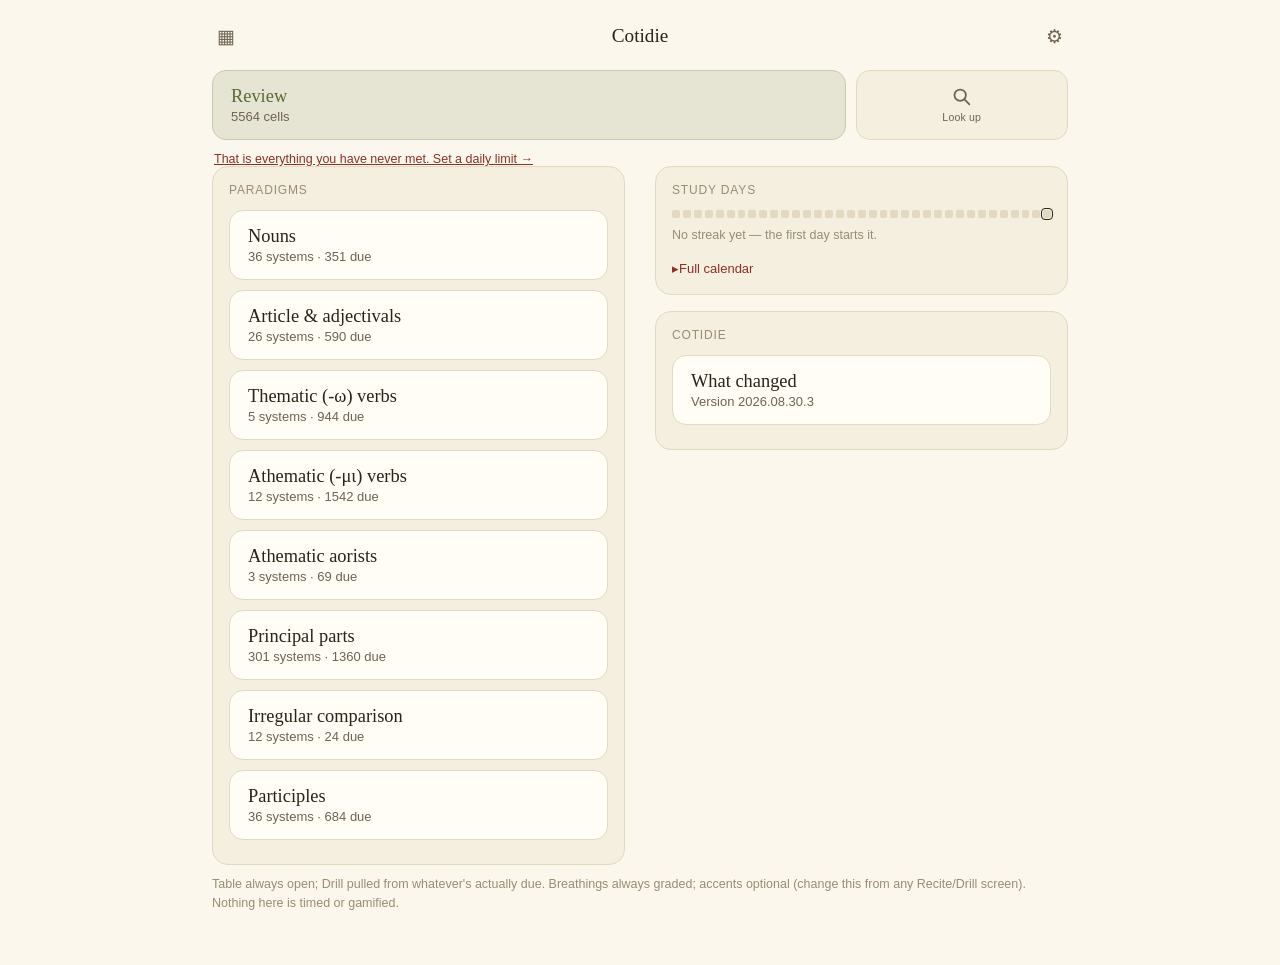
==== commit a496cf7b: "Add files via upload" ====
--- a/greek.html
+++ b/greek.html
@@ -169,20 +169,111 @@
 .calNew{color:var(--good)}
 .calWords{color:var(--coral)}
 .calTot{color:var(--faint)}
+/* ================= 2026-08-30: the interface port from vocabula ==========
+   Eleven decisions, his; the reasoning is in in-progress/UI_PORT_DECISIONS.md
+   and the demo beside it. Everything below is additive -- no existing rule
+   was changed, so every screen not named here looks exactly as it did.
+   ======================================================================== */
+
+/* ---- the bar. Stats and Settings stop being two of four full-width cards
+   and become the two top corners, which is what freed 185px on Home. The
+   negative margin pulls it out of body's own 20px padding so the icons sit
+   where a phone's thumbs expect them, at 12px from each edge. ---- */
+.hidden{display:none!important}
+.bar{display:flex;align-items:center;gap:10px;margin:-6px -8px 12px}
+.bar .icon{width:44px;height:44px;display:flex;align-items:center;justify-content:center;
+  background:none;border:none;color:var(--muted);font-size:19px;border-radius:11px;
+  cursor:pointer;flex:0 0 auto;font-family:var(--sans);line-height:1}
+.bar .icon:active{background:var(--panel);color:var(--coral)}
+.bar .wm{flex:1;text-align:center;font-family:var(--serif);font-size:1.2rem;color:var(--ink)}
+.bar .title{flex:1;text-align:center;font-size:15px;font-weight:500;color:var(--ink)}
+.bar .spacer{width:44px;flex:0 0 auto}
+
+/* ---- Review three-quarters, Look up one quarter. The narrow one is a
+   magnifier with a caption under it, his choice over letting "Look up a
+   form" wrap: at a quarter of 335px there are 84px to play with. ---- */
+.actRow{display:flex;gap:10px;margin-bottom:10px}
+.actRow .card{margin-bottom:0}
+.actRow .grow{flex:3;min-width:0}
+.actRow .shrink{flex:1;min-width:0;display:flex;flex-direction:column;align-items:center;
+  justify-content:center;text-align:center;padding:15px 6px;gap:4px}
+.actRow .shrink .glyph{line-height:0;color:var(--muted);display:block}
+.actRow .shrink .cap{font-size:10.5px;color:var(--muted);letter-spacing:.02em;line-height:1.15}
+.capHint{display:block;width:100%;text-align:left;background:none;border:none;padding:2px 2px 0;
+  color:var(--coral);font-size:12.5px;font-family:var(--sans);cursor:pointer;text-decoration:underline}
+
+/* ---- graded study-days strip: same 35 squares, shaded by how much was done
+   against his own average rather than on/off. Geometry unchanged. ---- */
+.dot.lit{background:var(--coral)}
+
+/* ---- where you keep slipping ---- */
+.trow{display:grid;grid-template-columns:auto 1fr auto;gap:2px 9px;padding:9px 2px;
+  border-bottom:1px solid var(--line);width:100%;background:none;border-left:0;border-right:0;
+  border-top:0;text-align:left;font-family:var(--sans);color:inherit;cursor:pointer;align-items:baseline}
+.trow:last-of-type{border-bottom:none}
+.trow:active{background:var(--accent-soft)}
+.tFlag{grid-row:1/3;align-self:center;width:10px;color:var(--coral);font-size:11px;line-height:1}
+.tLemma{font-family:var(--serif);font-size:1.02rem;min-width:0;overflow-wrap:anywhere}
+.tScore{font-size:12px;font-variant-numeric:tabular-nums;color:var(--muted);white-space:nowrap;justify-self:end}
+.tScore b{color:var(--bad-ink);font-weight:600}
+/* the grammar label gets the full width of the row's second line, so it is
+   never the thing that gets cut */
+.tCell{grid-column:2/4;color:var(--muted);font-size:12.5px;line-height:1.35}
+.tGroup{font-family:var(--sans);font-size:.95rem;min-width:0}
+.troubleBar{display:flex;gap:6px;flex-wrap:wrap;margin:0 0 12px}
+.troubleFoot{color:var(--faint);font-size:12.5px;margin-top:12px;line-height:1.5}
+
+/* ---- keycaps. Shown only where there is a keyboard to press: on a phone a
+   picture of a key is decoration, and this app is mostly used on one. ---- */
+.keycap{display:none}
+@media (hover:hover) and (pointer:fine){
+  .keycap{display:inline-block;margin-left:7px;font-family:var(--sans);font-size:10px;
+    line-height:1;padding:3px 5px;border:1px solid var(--line);border-bottom-width:2px;
+    border-radius:4px;color:var(--faint);background:var(--raise);vertical-align:middle;
+    letter-spacing:.02em}
+  .icon .keycap{margin-left:5px}
+}
+.scRow{display:flex;justify-content:space-between;align-items:center;gap:12px;
+  padding:5px 0;font-size:13.5px;color:var(--muted)}
+.scRow .keycap{display:inline-block;margin:0}
+
+/* ---- what changed ---- */
+.logEntry{border-bottom:1px solid var(--line);padding:13px 0}
+.logEntry:last-child{border-bottom:none}
+.logVer{font-size:11px;color:var(--faint);letter-spacing:.06em;text-transform:uppercase;margin-bottom:5px}
+.logLine{font-size:13.5px;color:var(--muted);margin-bottom:7px;line-height:1.5}
+.logLine:last-child{margin-bottom:0}
+.logLine b{color:var(--ink);font-weight:600}
+
+/* ---- on a laptop: two balanced columns instead of a 480px ribbon down the
+   middle of an empty screen. Home only, and only where there is room --
+   below the threshold .cols2 is display:contents, so the markup flows in
+   exactly the single column it did before and nothing else changes. ---- */
+.cols2, .cols2 > div{display:contents}
+@media (min-width:900px){
+  body[data-screen="home"]{max-width:56rem}
+  body[data-screen="home"] .cols2{display:flex;gap:30px;align-items:flex-start}
+  body[data-screen="home"] .cols2 > div{display:block;flex:1;min-width:0}
+  body[data-screen="home"] .cols2 .sect{margin-top:16px;background:var(--panel);
+    border:1px solid var(--line);border-radius:16px;padding:14px 16px}
+  body[data-screen="home"] .cols2 .sect:first-child{margin-top:0}
+  body[data-screen="home"] .cols2 .sect .card{background:var(--raise)}
+}
 </style>
 </head>
 <body>
 <div id="app"></div>
 
-<script src="data/greek-paradigms.js?v=202608234"></script>
-<script src="data/greek-vocab.js?v=202608234"></script>
-<script src="js/engine.js?v=202608234"></script>
-<script src="js/store.js?v=202608234"></script>
-<script src="js/fsrs.js?v=202608234"></script>
-<script src="js/stats.js?v=202608234"></script>
-<script src="js/sync.js?v=202608234"></script>
-<script src="js/greek.js?v=202608234"></script>
-<script src="js/greek-input.js?v=202608234"></script>
+<script src="data/greek-paradigms.js?v=202608303"></script>
+<script src="data/greek-vocab.js?v=202608303"></script>
+<script src="js/engine.js?v=202608303"></script>
+<script src="js/store.js?v=202608303"></script>
+<script src="js/fsrs.js?v=202608303"></script>
+<script src="js/stats.js?v=202608303"></script>
+<script src="js/changes.js?v=202608303"></script>
+<script src="js/sync.js?v=202608303"></script>
+<script src="js/greek.js?v=202608303"></script>
+<script src="js/greek-input.js?v=202608303"></script>
 <script>
 /* ======================================================================
    Cotidie — Greek engine UI. Same three-mode shape as latin.html (Table
@@ -214,7 +305,12 @@
 // gives for putting each participle in its own class rather than under λύω.
 const ADJ_CLASSES = classesOfKind(GREEK_PARADIGMS, 'adj').filter(k => !k.startsWith('part_'));
 const PARTICIPLE_CLASSES = classesOfKind(GREEK_PARADIGMS, 'adj').filter(k => k.startsWith('part_'));
-const THEMATIC_CLASSES = classesOfKind(GREEK_PARADIGMS, 'verb').filter(k => !k.startsWith('athematic') && !k.startsWith('athaor_'));
+// pp_ excluded here (2026-08-30): THEMATIC_CLASSES is an EXCLUSION filter
+// ("verb classes that aren't athematic"), so the new principal-parts
+// classes -- also kind:'verb' -- fell straight into it, and into their own
+// PRINCIPAL_PARTS_CLASSES below, appearing in two groups at once. Caught
+// live: Thematic showed 306 systems instead of 5.
+const THEMATIC_CLASSES = classesOfKind(GREEK_PARADIGMS, 'verb').filter(k => !k.startsWith('athematic') && !k.startsWith('athaor_') && !k.startsWith('pp_'));
 const ATHEMATIC_CLASSES = classesOfKind(GREEK_PARADIGMS, 'verb').filter(k => k.startsWith('athematic'));
 // βαίνω, γιγνώσκω and ἁλίσκομαι are thematic verbs with an ATHEMATIC AORIST, and
 // that aorist is the only thing the appendix prints for them or the deck drills.
@@ -222,6 +318,40 @@
 // heading, so they get their own group rather than being filed under a
 // conjugation neither of them belongs to.
 const ATHEMATIC_AORISTS = classesOfKind(GREEK_PARADIGMS, 'verb').filter(k => k.startsWith('athaor_'));
+
+// Principal parts (2026-08-30): one class per verb, `pp_<id>`, see
+// data/greek-paradigms.js's own header comment on that batch for what's
+// in it and what's deliberately not. A verb here has no other drillable
+// presence in this deck at all -- unlike every other verb group above,
+// which drills a FULL conjugation, this asks for exactly the six (or
+// fewer) parts and nothing else, so it is its own group rather than
+// folded into Thematic/Athematic, where it would look like a paradigm
+// this small was a mistake rather than the point.
+const PRINCIPAL_PARTS_CLASSES = classesOfKind(GREEK_PARADIGMS, 'verb').filter(k => k.startsWith('pp_'));
+
+// ------------------------------------------------------------ GROUPS ----
+// Home shows one card per GROUP; each group's systems now live on their own
+// screen. The groups, their order and their contents are UNCHANGED -- every
+// split has its reason recorded on the class lists above and none of them
+// moved. What changed is only that a group is reached rather than scrolled
+// to. Home was 130 cards and 14.9 phone screenfuls, with Participles starting 11.1
+// screens down.
+// A group with no classes drops out, exactly as the `if (X.length)` guards
+// this replaces did.
+const CLASS_GROUPS = [
+  { id:'nouns',     label:'Nouns',                     classes:NOUN_CLASSES },
+  { id:'adj',       label:'Article &amp; adjectivals', classes:ADJ_CLASSES },
+  { id:'thematic',  label:'Thematic (-ω) verbs',       classes:THEMATIC_CLASSES },
+  { id:'athematic', label:'Athematic (-μι) verbs',     classes:ATHEMATIC_CLASSES },
+  { id:'athaor',    label:'Athematic aorists',         classes:ATHEMATIC_AORISTS },
+  { id:'pp',        label:'Principal parts',           classes:PRINCIPAL_PARTS_CLASSES },
+  { id:'cmp',       label:'Irregular comparison',      classes:COMPARISON_CLASSES },
+  { id:'part',      label:'Participles',               classes:PARTICIPLE_CLASSES },
+].filter(g => g.classes.length);
+
+// class key -> group id, for bucketing the due list and nothing else.
+const GROUP_OF_CLASS = {};
+CLASS_GROUPS.forEach(g => g.classes.forEach(k => { GROUP_OF_CLASS[k] = g.id; }));
 
 const STORE_KEY = STORE_KEYS.greek;   // defined once in js/sync.js
 const DECK_ID = 'greek';   // folded into the sync-code hash so this deck gets its own KV slot -- see js/sync.js
@@ -261,12 +391,19 @@
 function render(){
   hopliteCtrl = null;
   if (view.screen==='home') app.innerHTML = renderHome();
+  else if (view.screen==='group') app.innerHTML = renderGroup(view.gid);
   else if (view.screen==='system') app.innerHTML = renderSystem(view.cls, view.tab||'table');
   else if (view.screen==='recite') renderRecite();
   else if (view.screen==='drill') renderDrill();
   else if (view.screen==='stats') app.innerHTML = renderStats();
   else if (view.screen==='settings'){ app.innerHTML = renderSettings(); wireSettings(); }
   else if (view.screen==='lookup'){ app.innerHTML = renderLookup(); wireLookup(); }
+  else if (view.screen==='trouble') app.innerHTML = renderTrouble();
+  else if (view.screen==='log') app.innerHTML = renderLog();
+  // The two-column laptop layout keys off this rather than off a class the
+  // render functions have to remember to add: one place, set for every
+  // screen, impossible to forget when a screen is added later.
+  document.body.dataset.screen = view.screen;
 }
 
 function go(next){ view = next; render(); window.scrollTo(0,0); }
@@ -276,107 +413,152 @@
 // ---------------------------------------------------------------- HOME ----
 // capNew, not the raw due list: if a new-cell allowance is set, the number
 // on the home screen has to be the number the drill will really ask for.
-function dueCount(){
+function homeDue(){
   const now = Date.now();
-  return capNew(store, dueCards(store, GREEK_VOCAB, GREEK_PARADIGMS, now), now).length;
+  const due = capNew(store, dueCards(store, GREEK_VOCAB, GREEK_PARADIGMS, now), now);
+  // Bucketed from ONE capped list, deliberately: capNew() spends a per-day
+  // new-cell allowance, so calling it once per group would hand every group
+  // the same remaining allowance and the group numbers would sum to more than
+  // the Review button's. Bucketing makes them add up by construction.
+  const byGroup = {};
+  due.forEach(it => {
+    const g = GROUP_OF_CLASS[it.entry.class];
+    if (g) byGroup[g] = (byGroup[g]||0) + 1;
+  });
+  return { total: due.length, byGroup };
+}
+
+// What the Review button promises. It always shows the number the drill will
+// really ask for -- capNew() is applied before this is counted -- plus how
+// long that is likely to take, from the median of his own answers. With no
+// daily limit set (0, the shipped default) that number is the whole backlog
+// and the estimate can honestly read "about 6 hours"; his call 2026-08-30 was
+// to say so rather than soften it, and to put the remedy directly underneath.
+function reviewLine(n){
+  if (!n) return 'nothing due — practice anytime below';
+  const est = fmtDuration(estimateMs(store, n));
+  return n + ' cell' + (n===1?'':'s') + (est ? ' &middot; ' + est : '');
+}
+function newLimitHintHtml(n){
+  if ((store.settings.newPerDay|0) > 0 || n < 200) return '';
+  return `<button class="capHint" data-action="open-settings">That is everything you have never met. Set a daily limit &rarr;</button>`;
 }
 
 function renderHome(){
-  const n = dueCount();
-  const studyLine = n>0 ? n+' due now' : 'nothing due — practice anytime below';
-  let h = `
-    <h1>Cotidie</h1>
-    <p class="sub">Greek — grammar production practice</p>
-    <button class="card study" data-action="start-drill">
-      <div class="t">Review</div>
-      <div class="d">${studyLine}</div>
-    </button>
-    <button class="card" data-action="open-lookup">
-      <div class="t">Look up a form</div>
-      <div class="d">what is this word?</div>
-    </button>
-    <button class="card" data-action="open-stats">
-      <div class="t">Stats</div>
-      <div class="d">Where you stand, by system</div>
-    </button>
-    <button class="card" data-action="open-settings">
-      <div class="t">Settings</div>
-      <div class="d">Cloud sync</div>
-    </button>
-    <div class="sect">
-      <h3>Study days</h3>
-      <div class="strip">${stripHtml()}</div>
-      <p class="note streakNote">${streakNoteText()}</p>
-      <details class="fold"${calOpen?' open':''}>
-        <summary data-action="toggle-cal">Full calendar</summary>
-        ${calOpen?calendarHtml():''}
-      </details>
+  const due = homeDue();
+  const n = due.total;
+  // Worst-first, floored, misses only -- the five rows are a shortlist, not
+  // the ranked list; the ranked list (which includes what he gets right) is
+  // the Trouble screen behind "See the full list".
+  const trouble = troubleCells(store).slice(0, 5);
+  let groups = '';
+  CLASS_GROUPS.forEach(g=>{
+    const d = due.byGroup[g.id]||0;
+    groups += `<button class="card" data-action="open-group" data-group="${g.id}">
+      <div class="t">${g.label}</div>
+      <div class="d">${g.classes.length} system${g.classes.length===1?'':'s'}${d?' &middot; '+d+' due':''}</div></button>`;
+  });
+  return `
+    <div class="bar">
+      <button class="icon" data-action="open-stats" aria-label="Stats" title="Stats">&#9638;</button>
+      <div class="wm">Cotidie</div>
+      <button class="icon" data-action="open-settings" aria-label="Settings" title="Settings">&#9881;&#65038;</button>
     </div>
-    <div class="sect"><h3>Nouns</h3>`;
-  NOUN_CLASSES.forEach(k=>{
-    const c = GREEK_PARADIGMS[k];
-    h += `<button class="card" data-action="open-system" data-cls="${k}">
-      <div class="t">${c.label}</div><div class="d">${c.subtitle}</div></button>`;
-  });
-  if (ADJ_CLASSES.length){
-    h += `</div><div class="sect"><h3>Article &amp; adjectivals</h3>`;
-    ADJ_CLASSES.forEach(k=>{
-      const c = GREEK_PARADIGMS[k];
-      h += `<button class="card" data-action="open-system" data-cls="${k}">
-        <div class="t">${c.label}</div><div class="d">${c.subtitle}</div></button>`;
-    });
+    <div class="actRow">
+      <button class="card study grow" data-action="start-drill">
+        <div class="t">Review</div>
+        <div class="d">${reviewLine(n)}</div>
+      </button>
+      <button class="card shrink" data-action="open-lookup" aria-label="Look up a form" title="Look up a form">
+        <span class="glyph" aria-hidden="true"><svg viewBox="0 0 24 24" width="21" height="21" fill="none" stroke="currentColor" stroke-width="2" stroke-linecap="round"><circle cx="10.5" cy="10.5" r="6.5"/><path d="M15.4 15.4 21 21"/></svg></span><span class="cap">Look up</span>
+      </button>
+    </div>
+    ${newLimitHintHtml(n)}
+    <div class="cols2"><div>
+      <div class="sect"><h3>Paradigms</h3>${groups}</div>
+    </div><div>
+      ${troubleSectionHtml(trouble)}
+      <div class="sect">
+        <h3>Study days</h3>
+        <div class="strip">${stripHtml()}</div>
+        <p class="note streakNote">${streakNoteText()}</p>
+        <details class="fold"${calOpen?' open':''}>
+          <summary data-action="toggle-cal">Full calendar</summary>
+          ${calOpen?calendarHtml():''}
+        </details>
+      </div>
+      <div class="sect">
+        <h3>Cotidie</h3>
+        <button class="card" data-action="open-log"><div class="t">What changed</div>
+          <div class="d">Version ${BUILD}</div></button>
+      </div>
+    </div></div>
+    <p class="note">Table always open; Drill pulled from whatever's actually due. Breathings always graded; accents ${store.settings.requireAccents?'required':'optional'} (change this from any Recite/Drill screen). Nothing here is timed or gamified.</p>`;
+}
+
+// The five worst cells, and the button that drills only those -- which is the
+// point of the section. A list of things you keep failing, with nothing to do
+// about them, is only bad news; his own framing when he asked for it.
+function troubleSectionHtml(list){
+  // Nothing to say on a deck that has never been answered -- an empty section
+  // explaining a feature you have not reached yet is just noise on a first
+  // run. Once there IS history, say why it is still empty rather than leaving
+  // a feature he chose invisible with no explanation.
+  if (!list.length){
+    if (!store.log.length) return '';
+    return `<div class="sect"><h3>Where you keep slipping</h3>
+      <p class="note" style="margin-top:0">Nothing yet. A cell appears here once you have
+      answered it ${TROUBLE_FLOOR} times and missed at least one &mdash; sooner than that sounds,
+      because a cell you miss comes back within minutes.</p></div>`;
   }
-  h += `</div><div class="sect"><h3>Thematic (-ω) verbs</h3>`;
-  THEMATIC_CLASSES.forEach(k=>{
-    const c = GREEK_PARADIGMS[k];
-    h += `<button class="card" data-action="open-system" data-cls="${k}">
-      <div class="t">${c.label}</div><div class="d">${c.subtitle}</div></button>`;
-  });
-  h += `</div><div class="sect"><h3>Athematic (-μι) verbs</h3>`;
-  ATHEMATIC_CLASSES.forEach(k=>{
-    const c = GREEK_PARADIGMS[k];
-    h += `<button class="card" data-action="open-system" data-cls="${k}">
-      <div class="t">${c.label}</div><div class="d">${c.subtitle}</div></button>`;
-  });
-  if (ATHEMATIC_AORISTS.length){
-    h += `</div><div class="sect"><h3>Athematic aorists</h3>`;
-    ATHEMATIC_AORISTS.forEach(k=>{
-      const c = GREEK_PARADIGMS[k];
-      h += `<button class="card" data-action="open-system" data-cls="${k}">
-        <div class="t">${c.label}</div><div class="d">${c.subtitle}</div></button>`;
-    });
-  }
-  if (COMPARISON_CLASSES.length){
-    h += `</div><div class="sect"><h3>Irregular comparison</h3>`;
-    COMPARISON_CLASSES.forEach(k=>{
-      const c = GREEK_PARADIGMS[k];
-      h += `<button class="card" data-action="open-system" data-cls="${k}">
-        <div class="t">${c.label}</div><div class="d">${c.subtitle}</div></button>`;
-    });
-  }
-  if (PARTICIPLE_CLASSES.length){
-    h += `</div><div class="sect"><h3>Participles</h3>`;
-    PARTICIPLE_CLASSES.forEach(k=>{
-      const c = GREEK_PARADIGMS[k];
-      h += `<button class="card" data-action="open-system" data-cls="${k}">
-        <div class="t">${c.label}</div><div class="d">${c.subtitle}</div></button>`;
-    });
-  }
-  h += `</div>
-    <p class="note">Table always open; Drill pulled from whatever's actually due. Breathings always graded; accents ${store.settings.requireAccents?'required':'optional'} (change this from any Recite/Drill screen). See Cotidie's HANDOFF.md for the reasoning — nothing here is timed or gamified.</p>`;
-  return h;
+  const rows = list.map(t => troubleRowHtml(t)).join('');
+  return `<div class="sect"><h3>Where you keep slipping</h3>${rows}
+    <button class="card" data-action="drill-trouble" style="margin-top:11px">
+      <div class="t">Drill just these</div>
+      <div class="d">the cells you miss most, nothing else</div></button>
+    <button class="card" data-action="open-trouble">
+      <div class="t">See the full list</div>
+      <div class="d">every cell ranked, and by tense, voice or mood</div></button></div>`;
+}
+
+// Pressing a row turns its flag on or off. That is the only per-cell action
+// there is, so the row IS the button -- no control that appears on hover,
+// which is the thing that made vocabula's own list unusable at this size.
+function troubleRowHtml(t){
+  const pct = Math.round(t.rate*100);
+  return `<button class="trow" data-action="toggle-flag" data-id="${escHtml(t.cardId)}"
+      aria-label="${isFlagged(store, t.cardId)?'Unflag':'Flag'} ${escHtml(t.lemma||'')}">
+    <span class="tFlag">${isFlagged(store, t.cardId) ? '&#9873;' : ''}</span>
+    <span class="tLemma">${escHtml(t.lemma||'')}</span>
+    <span class="tScore"><b>${t.misses}</b>/${t.attempts} &middot; ${pct}%</span>
+    <span class="tCell">${escHtml(cellLabel({category:t.category, cell:t.cell}))}</span>
+  </button>`;
 }
 
 // ----------------------------------------------- STUDY DAYS / STATS (§10c) ----
 // All derived on demand from store.log via js/stats.js's computeDayIndex() --
 // no persisted day-aggregate, see that file's own header comment for why.
+// Shaded by how much was done that day against his own average, not merely
+// on/off -- a 12-answer day and a 90-answer day used to look identical. The
+// baseline is the mean of the days actually STUDIED rather than of all 35: a
+// week off would otherwise drag the average down and repaint every ordinary
+// day afterwards as a heavy one. Capped at twice that average so a single
+// enormous session cannot wash every other day out to nothing, and floored at
+// 22% so a day with one answer still reads as a day worked.
 function stripHtml(){
   const idx = computeDayIndex(store.log, store.settings.rollover);
   const d = dayKey(Date.now(), store.settings.rollover);
+  const counts = [];
+  for (let i=34;i>=0;i--){ const r = idx[d-i]; if (r && r.n) counts.push(r.n); }
+  const avg = counts.length ? counts.reduce((a,b)=>a+b,0)/counts.length : 0;
   let h = '';
   for (let i=34; i>=0; i--){
-    const did = idx[d-i] && idx[d-i].n;
-    h += `<div class="dot${did?' did':''}${i===0?' today':''}"></div>`;
+    const rec = idx[d-i], n = (rec && rec.n) || 0;
+    const pct = n ? Math.round(22 + 78*Math.min(1, n/Math.max(1, avg*2))) : 0;
+    // .lit carries a flat fallback, so a browser without color-mix() still
+    // shows a worked day as worked rather than as an empty one
+    const style = n ? ` style="background:color-mix(in srgb, var(--coral) ${pct}%, var(--panel))"` : '';
+    h += `<div class="dot${n?' lit':''}${i===0?' today':''}"${style} title="${n?n+' answered':'nothing'}"></div>`;
   }
   return h;
 }
@@ -421,6 +603,122 @@
   if (calM<0){ calM=11; calY--; } else if (calM>11){ calM=0; calY++; }
 }
 
+
+// ------------------------------------------------- TROUBLE (2026-08-30) ----
+// The ranked list behind Home's five rows. Two things it does that the
+// shortlist cannot: it runs all the way down to the cells he never gets
+// wrong (he asked for "worst to best", which has to include the best), and
+// it pivots onto the axes of the category -- tense, voice, mood for verbs,
+// case for nouns and adjectivals -- so "the aorist is what kills me" is a
+// question the app can answer, not just "this one cell is".
+//
+// The grouped numbers are SUMS, not averages of the per-cell rates: see
+// troubleByAxis() in js/stats.js for why that distinction decides the order.
+const TROUBLE_AXIS_TITLE = { tense:'By tense', voice:'By voice', mood:'By mood', 'case':'By case' };
+
+function renderTrouble(){
+  const axis = view.axis || 'cells';
+  const flaggedOnly = !!view.flagged;
+  const axes = troubleAxes(store);
+  const chips = ['cells'].concat(axes).map(a =>
+    `<button class="togglebtn${a===axis?' active':''}" data-action="trouble-axis" data-axis="${a}">${
+      a==='cells' ? 'Every cell' : TROUBLE_AXIS_TITLE[a]}</button>`).join('');
+  const nFlagged = flaggedCount(store);
+  const flagChip = nFlagged
+    ? `<button class="togglebtn${flaggedOnly?' active':''}" data-action="trouble-flagged">&#9873; Flagged (${nFlagged})</button>`
+    : '';
+
+  const group = view.group || null;
+  const groupChip = group
+    ? `<button class="togglebtn active" data-action="trouble-clear-group">${
+        escHtml(axisLabel(group.axis, group.key))} &times;</button>`
+    : '';
+
+  let body, foot;
+  if (axis === 'cells'){
+    let list = troubleCells(store, { includeClean:true });
+    if (group) list = list.filter(t => categoryAxes(t.category)[group.axis] === group.key);
+    if (flaggedOnly) list = list.filter(t => isFlagged(store, t.cardId));
+    body = list.length
+      ? list.map(troubleRowHtml).join('')
+      : `<p class="empty">${flaggedOnly ? 'Nothing flagged yet.'
+          : 'Nothing ranked yet — a cell joins this list once you have answered it '+TROUBLE_FLOOR+' times.'}</p>`;
+    foot = `Ranked by how often you get it wrong, not by how many times &mdash; a cell you have
+      missed 3 of 4 sits above one you have missed 9 of 200. Cells answered fewer than
+      ${TROUBLE_FLOOR} times are left out until there is enough to judge them on. Press any row
+      to flag it.`;
+  } else {
+    const groups = troubleByAxis(store, axis);
+    body = groups.length
+      ? groups.map(g => `<button class="trow" data-action="trouble-group" data-axis="${axis}" data-key="${escHtml(g.key)}">
+          <span class="tFlag"></span>
+          <span class="tGroup">${escHtml(axisLabel(axis, g.key))}</span>
+          <span class="tScore"><b>${g.misses}</b>/${g.attempts} &middot; ${Math.round(g.rate*100)}%</span>
+          <span class="tCell">${g.cellCount} cell${g.cellCount===1?'':'s'} answered &mdash; open</span>
+        </button>`).join('')
+      : `<p class="empty">Not enough answers yet to rank ${axis==='case'?'the cases':'by '+axis}.</p>`;
+    foot = `Every cell of a ${axis} added together &mdash; the misses and the attempts are summed
+      and the rate worked out from those, rather than averaging the rates of the cells, which
+      would let one rarely-asked form outweigh a hundred common ones. Groups with fewer than
+      ${TROUBLE_GROUP_FLOOR} answers are left out.`;
+  }
+
+  const canDrill = axis === 'cells';
+  return `
+    <div class="bar">
+      <button class="icon" data-action="home" aria-label="Back">&#8249;</button>
+      <div class="title">Where you keep slipping</div>
+      <div class="spacer"></div>
+    </div>
+    <div class="troubleBar">${chips}${flagChip}${groupChip}</div>
+    ${body}
+    ${canDrill ? `<button class="card study" data-action="drill-trouble" style="margin-top:14px">
+        <div class="t">Drill ${flaggedOnly ? 'the flagged cells' : group ? escHtml(axisLabel(group.axis, group.key).toLowerCase()) : 'these'}</div>
+        <div class="d">nothing else in the queue</div></button>` : ''}
+    <p class="troubleFoot">${foot}</p>`;
+}
+
+// A drill built from a list of cards rather than from what is due. Cells the
+// deck no longer contains are dropped silently -- a card id survives in the
+// log after its word is corrected out of the data, and scheduling a drill for
+// a word that is gone is how a queue ends up with a blank prompt.
+function startTroubleDrill(cardIds){
+  const byId = Object.create(null);
+  GREEK_VOCAB.forEach(e => { byId[e.id] = e; });
+  const queue = [];
+  cardIds.forEach(id => {
+    const parts = splitCardId(id);
+    if (!parts) return;
+    const entry = byId[parts.wordId];
+    if (!entry || !entryHasCell(entry, parts.category, parts.cell)) return;
+    queue.push({ wordId: entry.id, entry, category: parts.category, cell: parts.cell,
+                 card: store.cards[id] || null });
+  });
+  for (let i=queue.length-1;i>0;i--){ const j=Math.floor(Math.random()*(i+1)); [queue[i],queue[j]]=[queue[j],queue[i]]; }
+  drillState = { clsKey:null, queue, pos:0, correct:0, total:queue.length };
+  go({ screen:'drill' });
+}
+
+// -------------------------------------------------- WHAT CHANGED (2026-08-30)
+// Read on the phone, which is the only reason it is worth having in the app
+// at all -- the memos that record the same changes live in the repo, and the
+// repo is not somewhere he is standing when he wonders what moved.
+function renderLog(){
+  const entries = CHANGES.map(([ver, lines]) => `
+    <div class="logEntry">
+      <div class="logVer">${escHtml(ver)}</div>
+      ${lines.map(l => `<div class="logLine">${l}</div>`).join('')}
+    </div>`).join('');
+  return `
+    <div class="bar">
+      <button class="icon" data-action="home" aria-label="Back">&#8249;</button>
+      <div class="title">What changed</div>
+      <div class="spacer"></div>
+    </div>
+    ${entries}
+    <p class="note">Running ${escHtml(BUILD)}.</p>`;
+}
+
 function renderStats(){
   const { totals, bySystem } = wholeDeckStats(store, GREEK_VOCAB, GREEK_PARADIGMS);
   const total = STATUS_ORDER.reduce((n,k) => n+totals[k], 0);
@@ -434,7 +732,16 @@
     const n = totals[k]; if (!n) return;
     legendHtml += `<span><i class="sw s-${k}"></i>${STATUS_LABEL[k]} — ${n} (${Math.round(100*n/total)}%)</span>`;
   });
-  const allClasses = [...NOUN_CLASSES, ...ADJ_CLASSES, ...THEMATIC_CLASSES, ...ATHEMATIC_CLASSES, ...PARTICIPLE_CLASSES, ...COMPARISON_CLASSES, ...ATHEMATIC_AORISTS];
+  // Derived from CLASS_GROUPS rather than re-listing the class constants
+  // (2026-08-30). The hand-written list this replaces had gone stale the
+  // moment a group was added: PRINCIPAL_PARTS_CLASSES was never appended to
+  // it, so the 301 principal-parts systems -- 1,360 cells -- were counted in
+  // the "Where you stand" bar above (wholeDeckStats walks the whole vocab)
+  // and then silently dropped from the "By system" grid below, which drew
+  // 4,204 of 5,564 cells and said nothing about the rest. Deriving it from
+  // the same list Home renders from retires the whole bug class: a new group
+  // now appears here automatically, and the grid's order matches Home's.
+  const allClasses = CLASS_GROUPS.reduce((acc, g) => acc.concat(g.classes), []);
   let gridHtml = '';
   allClasses.forEach(k => {
     const sys = bySystem[k]; if (!sys) return;
@@ -773,10 +1080,36 @@
   return GREEK_VOCAB.map((e,i)=>({e,i})).filter(x=>x.e.class===clsKey);
 }
 
+// One group's systems, on their own screen.
+function renderGroup(gid){
+  const g = CLASS_GROUPS.find(x => x.id === gid);
+  if (!g) return renderHome();          // unknown id: fall back rather than blank
+  let h = `
+    <div class="topbar"><button class="back" data-action="home">&larr; Cotidie</button></div>
+    <h2>${g.label}</h2>
+    <p class="sub">${g.classes.length} system${g.classes.length===1?'':'s'}</p>
+    <div class="sect">`;
+  g.classes.forEach(k=>{
+    const c = GREEK_PARADIGMS[k];
+    h += `<button class="card" data-action="open-system" data-cls="${k}" data-group="${g.id}">
+      <div class="t">${c.label}</div><div class="d">${c.subtitle}</div></button>`;
+  });
+  return h + `</div>`;
+}
+
+// The system screen sits one level deeper than it used to, so its back button
+// returns to the group it was opened from. view.from carries that; when it is
+// absent -- a system reached any other way -- the old behaviour stands.
+function backTopbar(){
+  const g = view.from && CLASS_GROUPS.find(x => x.id === view.from);
+  return g ? `<button class="back" data-action="open-group" data-group="${g.id}">&larr; ${g.label}</button>`
+           : `<button class="back" data-action="home">&larr; Cotidie</button>`;
+}
+
 function renderSystem(clsKey, tab){
   const cls = GREEK_PARADIGMS[clsKey];
   let h = `
-    <div class="topbar"><button class="back" data-action="home">&larr; Cotidie</button></div>
+    <div class="topbar">${backTopbar()}</div>
     <h2>${cls.label}</h2>
     <p class="sub">${cls.subtitle}</p>
     <div class="tabs">
@@ -976,22 +1309,63 @@
   return (!one || one === '—') ? cat : (cat + ' · ' + one);
 }
 
+// ---- the forced pause, killed (2026-08-30) -------------------------------
+// Both Recite and Drill used to hold the next card behind a bare setTimeout
+// no key could skip -- a MINIMUM wait. Against the ground rule "nothing is
+// timed or gamified", forcing someone to sit and watch a clock IS a kind of
+// gamification. This makes the interval a MAXIMUM instead: whichever comes
+// first, the timeout or the next keystroke, moves on. Listens on `document`,
+// not the (disabled) answer input -- a disabled input cannot receive
+// keyboard focus, so it would never see the key meant to skip the wait.
+function advanceOnKeyOrTimeout(timeoutMs, fn){
+  let done = false;
+  const go = () => { if (done) return; done = true; document.removeEventListener('keydown', onKey); clearTimeout(timer); fn(); };
+  // preventDefault matters: `fn` re-renders synchronously, which creates a
+  // brand-new (enabled) answer input for the next card before this keydown
+  // event has finished. Without preventDefault, the browser's own default
+  // handling for THIS SAME keystroke still runs afterward and types the
+  // character into that new input -- caught live: skipping past a reveal
+  // with 'a' left a stray "a" sitting in the next card's answer box.
+  const onKey = e => { if (e.key==='Shift'||e.key==='Alt'||e.key==='Control'||e.key==='Meta') return; e.preventDefault(); go(); };
+  document.addEventListener('keydown', onKey);
+  const timer = setTimeout(go, timeoutMs);
+}
+
+// Same race, but with a second way to resolve early: an explicit click (the
+// "actually that was a typo" undo), which settles to a DIFFERENT outcome
+// than letting the pause run out naturally. Returns the function that
+// triggers the override -- call it from the click handler. Used only for
+// the one case that needs it: an undo-eligible miss in Drill (see
+// finishDrillTurn). Whichever of the three ways to resolve fires first wins;
+// the other two become no-ops.
+function raceToAdvance(timeoutMs, onNatural, onOverride){
+  let done = false;
+  const cleanup = () => { document.removeEventListener('keydown', onKey); clearTimeout(timer); };
+  const settle = fn => { if (done) return; done = true; cleanup(); fn(); };
+  const onKey = e => { if (e.key==='Shift'||e.key==='Alt'||e.key==='Control'||e.key==='Meta') return; e.preventDefault(); settle(onNatural); };
+  document.addEventListener('keydown', onKey);
+  const timer = setTimeout(() => settle(onNatural), timeoutMs);
+  return () => settle(onOverride);
+}
+
 function submitRecite(){
   const inp = document.getElementById('ansInput');
   const cell = reciteState.cells[reciteState.pos];
   const forms = formsFor(GREEK_PARADIGMS, reciteState.entry, cell.category, cell.cell);
-  const correct = checkAnswerGreek(inp.value, forms.accepted, gradeOpts());
-  showReciteFeedback(correct, forms.primary);
-}
-function showReciteFeedback(correct, primary){
+  const j = judgeTypedAnswer(GREEK_PARADIGMS, reciteState.entry, cell.category, cell.cell, forms, inp.value, gradeOpts());
+  showReciteFeedback(j.correct, forms.primary, j.typoForgiven);
+}
+function showReciteFeedback(correct, primary, typoForgiven){
   const fb = document.getElementById('reciteFeedback');
-  fb.innerHTML = correct
-    ? `<div class="feedback ok">Right.</div>`
-    : `<div class="feedback no">Not quite. <div class="answer">${primary}</div></div>`;
+  fb.innerHTML = typoForgiven
+    ? `<div class="feedback ok">Right — typo forgiven. <div class="answer">${primary}</div></div>`
+    : correct
+      ? `<div class="feedback ok">Right.</div>`
+      : `<div class="feedback no">Not quite. <div class="answer">${primary}</div></div>`;
   document.getElementById('ansInput').disabled = true;
   const goBtn = document.querySelector('[data-action="recite-submit"]');
   if (goBtn) goBtn.disabled = true;
-  setTimeout(() => { reciteState.pos++; renderRecite(); }, correct ? 550 : 1600);
+  advanceOnKeyOrTimeout(correct ? 550 : 1600, () => { reciteState.pos++; renderRecite(); });
 }
 
 // --------------------------------------------------------------- DRILL ----
@@ -1032,29 +1406,76 @@
   }
   const item = drillState.queue[drillState.pos];
   const label = cellLabel(item);
+  // A cell with no `.card` yet has never been reviewed at all -- the exact
+  // same test capNew() already makes to ration new-cell introductions (see
+  // fsrs.js). Routing these through the Recite treatment (2026-08-30): same
+  // "show answer" affordance Recite already has, so a cold cell is never
+  // cold-tested with nothing but a blank box and a grade at the end.
+  const isNew = !item.card;
   drillState.promptShownAt = Date.now();
   app.innerHTML = `
-    <div class="topbar"><button class="back" data-action="home">&larr; Cotidie</button></div>
-    <div class="progress">Review — ${drillState.pos+1} of ${drillState.queue.length}</div>
+    <div class="bar">
+      <button class="icon" data-action="home" aria-label="Back to Cotidie">&#8249;<span class="keycap">Esc</span></button>
+      <div class="title">Review — ${drillState.pos+1} of ${drillState.queue.length}</div>
+      <button class="icon" data-action="toggle-shortcuts" aria-label="Keyboard shortcuts">&#9000;&#65038;</button>
+    </div>
+    <div class="sect hidden" id="shortcutsCard" style="margin-top:0">${shortcutsHtml()}</div>
     <div class="progress-bar"><div class="progress-fill" style="width:${100*drillState.pos/drillState.queue.length}%"></div></div>
     <div class="prompt-box">
+      ${isNew ? '<div class="note" style="margin-bottom:8px">New — first time seeing this one. Type it if you know it already, or use ‘show answer’ to look.</div>' : ''}
       <div class="prompt-head">${item.entry.meaning}</div>
       <div class="prompt-lemma">${item.entry.lemma}</div>
       <div class="prompt-cell">${label}</div>
       <div class="answer-row">
         <input class="ans" id="ansInput" autocapitalize="off" autocomplete="off" autocorrect="off" spellcheck="false" placeholder="type the form">
-        <button class="go" data-action="drill-submit">&rarr;</button>
+        <button class="go" data-action="drill-submit">&rarr;<span class="keycap">&crarr;</span></button>
       </div>
       <div id="drillFeedback"></div>
       ${toggleRowHtml()}
     </div>
-    <p class="note">Breathing marks always graded. Movable ν always accepted either way.</p>`;
+    <p class="note">Breathing marks always graded. Movable ν always accepted either way.</p>
+    ${isNew ? '<button class="quietlink" data-action="drill-reveal">show answer</button>' : ''}`;
   attachDelegate();
   setupAnswerInput();
   const dInp = document.getElementById('ansInput');
   dInp.addEventListener('keydown', e => { if (e.key==='Enter') submitDrill(); });
   wireDrillTiming(dInp);
 }
+
+// The shortcuts card, behind the keyboard icon in the drill bar. Its own
+// rows always show their keycaps -- the .keycap media query hides caps on a
+// touch device, but a list a touch user has deliberately opened is a list
+// they want to read, and on an iPad with a keyboard both are true at once.
+function shortcutsHtml(){
+  const rows = [
+    ['Submit the answer', '&crarr;'],
+    ['Move on, once graded', 'any key'],
+    ['Flag the cell, after a miss', 'F'],
+    ['Back to Cotidie', 'Esc']
+  ];
+  return '<h3>Keyboard</h3>' + rows.map(([what,key]) =>
+    `<div class="scRow"><span>${what}</span><span class="keycap">${key}</span></div>`).join('');
+}
+
+// Drill-wide keys. Bound on `document` rather than on the answer input for
+// the same reason advanceOnKeyOrTimeout() is: once an answer is graded the
+// input is disabled and cannot receive a keystroke at all. Every branch
+// checks the screen first, so nothing here fires on Home or in Settings.
+document.addEventListener('keydown', e => {
+  if (view.screen !== 'drill' || e.metaKey || e.ctrlKey || e.altKey) return;
+  if (e.key === 'Escape'){ e.preventDefault(); go({screen:'home'}); return; }
+  const inp = document.getElementById('ansInput');
+  const graded = !inp || inp.disabled;
+  // '/' and 'f' are ordinary characters: they must never be stolen while an
+  // answer is still being typed, only once the box is closed.
+  // Only once the answer is closed: 'f' is an ordinary character and must
+  // never be stolen from a half-typed answer.
+  if (!graded) return;
+  if (e.key === 'f' || e.key === 'F'){
+    const btn = document.querySelector('[data-action="drill-flag"]');
+    if (btn){ e.preventDefault(); btn.click(); }
+  }
+});
 
 // ---- the timing split recorded against every rep (2026-08-21) ----
 // Measured, logged, and deliberately NOT graded on -- see gradeToRating() in
@@ -1105,25 +1526,134 @@
   const item = drillState.queue[drillState.pos];
   const forms = formsFor(GREEK_PARADIGMS, item.entry, item.category, item.cell);
   const latency = Date.now() - drillState.promptShownAt;
-  const correct = checkAnswerGreek(inp.value, forms.accepted, gradeOpts());
-  if (correct) drillState.correct++;
-
-  const meta = { wordId: item.entry.id, category:item.category, cell:item.cell, lemma:item.entry.lemma };
-  const submittedAt = Date.now();
-  const result = recordReview(store, meta, correct, latency, submittedAt, drillTiming(submittedAt));
-  save();
-
-  const fb = document.getElementById('drillFeedback');
-  // No rating word any more: with two grades, "Right" and the grade say the
-  // same thing, and the old line ("Right — Hard.") was the app telling you
-  // off for being slow while claiming nothing here is timed.
-  fb.innerHTML = correct
-    ? `<div class="feedback ok">Right.</div>`
-    : `<div class="feedback no">Not quite. <div class="answer">${forms.primary}</div></div>`;
+  const j = judgeTypedAnswer(GREEK_PARADIGMS, item.entry, item.category, item.cell, forms, inp.value, gradeOpts());
+  finishDrillTurn(item, forms, latency, j);
+}
+
+// Offered only on a cell that has never been reviewed before (see
+// renderDrill's isNew branch) -- an already-introduced cell offers no such
+// button; if you don't know it, typing your best guess and taking the
+// Again is the honest path, exactly as it always was.
+function revealDrill(){
+  const inp = document.getElementById('ansInput');
+  if (inp.disabled) return;
+  const item = drillState.queue[drillState.pos];
+  const forms = formsFor(GREEK_PARADIGMS, item.entry, item.category, item.cell);
+  const latency = Date.now() - drillState.promptShownAt;
+  finishDrillTurn(item, forms, latency, { correct:false, typoForgiven:false, isSibling:false });
+}
+
+// The single place a Drill turn ends, whichever of the three ways it got
+// here (typed right, typed wrong, or revealed). `j` is judgeTypedAnswer's
+// verdict (or the equivalent literal for a reveal).
+function finishDrillTurn(item, forms, latency, j){
+  const inp = document.getElementById('ansInput');
   inp.disabled = true;
   const goBtn = document.querySelector('[data-action="drill-submit"]');
   if (goBtn) goBtn.disabled = true;
-  setTimeout(() => { drillState.pos++; renderDrill(); }, correct ? 550 : 1800);
+  const fb = document.getElementById('drillFeedback');
+
+  // `ivl` is milliseconds until this cell is next asked -- schedule() returns
+  // c.due - now. Kept so the feedback can say when it comes back, which turns
+  // a miss from a verdict into a plan.
+  let lastIvl = null;
+  const commit = correct => {
+    if (correct) drillState.correct++;
+    const meta = { wordId: item.entry.id, category:item.category, cell:item.cell, lemma:item.entry.lemma };
+    const res = recordReview(store, meta, correct, latency, Date.now(), drillTiming(Date.now()));
+    lastIvl = res && res.ivl;
+    save();
+    return res;
+  };
+
+  if (j.correct){
+    commit(true);
+    // No rating word any more: with two grades, "Right" and the grade say
+    // the same thing, and the old line ("Right — Hard.") was the app
+    // telling you off for being slow while claiming nothing here is timed.
+    const back = backInLine(lastIvl);
+    fb.innerHTML = j.typoForgiven
+      ? `<div class="feedback ok">Right — typo forgiven. <div class="answer">${forms.primary}</div>${back}</div>`
+      : `<div class="feedback ok">Right.${back}</div>`;
+    advanceOnKeyOrTimeout(550, () => { drillState.pos++; renderDrill(); });
+    return;
+  }
+
+  if (j.isSibling){
+    // Stays Again by construction: the paradigm data has already told this
+    // cell apart from the one you actually typed, so a click overriding
+    // that would erase exactly the distinction the drill exists to teach --
+    // no undo offered here, automatic or manual.
+    commit(false);
+    fb.innerHTML = `<div class="feedback no">Not quite — that's the answer for a different cell of this word. <div class="answer">${forms.primary}</div>${backInLine(lastIvl)}${missLine(missCountOf(item))}</div>`
+      + flagButtonHtml(item);
+    advanceOnKeyOrTimeout(1800, () => { drillState.pos++; renderDrill(); });
+    return;
+  }
+
+  // Undo-eligible: a genuine blank, a reveal, or a slip bigger than one key
+  // (a transposition is two edits, not one, so isOneEditAway does not catch
+  // it). The commit is held until the pause resolves either way, so the one
+  // click can still change what gets written -- there is no "undo a review"
+  // primitive in this store, and there does not need to be one.
+  // The miss count is read BEFORE the commit, which has not happened yet on
+  // this path -- the undo pause is still open and the answer could still end
+  // up recorded as correct. Counting the review that is not yet written would
+  // be counting a miss the user may be about to take back.
+  // The interval is PREVIEWED rather than read back from the commit, because
+  // on this path the commit has not happened: the undo pause is still open and
+  // the answer could still be recorded as correct. schedule() copies its card
+  // (Object.assign) and touches no store, so asking it what an Again would do
+  // is free and changes nothing. If the undo is taken, the next card's render
+  // replaces this line before it could mislead.
+  const preview = schedule(store.cards[cardId(item.entry.id, item.category, item.cell)] || freshCard(),
+                           AGAIN, Date.now(), store.settings);
+  fb.innerHTML = `<div class="feedback no">Not quite. <div class="answer">${forms.primary}</div>${backInLine(preview && preview.ivl)}${missLine(missCountOf(item))}
+    <button class="quietlink" data-action="drill-undo">actually, that was a typo</button></div>`
+    + flagButtonHtml(item);
+  drillState.undoOverride = raceToAdvance(1800,
+    () => { commit(false); drillState.pos++; renderDrill(); },
+    () => { commit(true);  drillState.pos++; renderDrill(); }
+  );
+}
+
+// ---- the three lines a graded answer can carry (2026-08-30) ----------------
+// All three are his call: "add the return, the miss count, and a flag".
+// Deliberately quiet -- one line of small text inside the feedback box, not a
+// second panel. The interval comes from the scheduler that just ran, so it is
+// what will really happen rather than an estimate.
+function backInLine(ivlMs){
+  if (!ivlMs || ivlMs <= 0) return '';
+  const mins = ivlMs/60000, hrs = mins/60, days = hrs/24;
+  let when;
+  if (mins < 90)   when = 'in ' + Math.max(1, Math.round(mins)) + ' minutes';
+  else if (hrs < 36) when = 'in ' + Math.round(hrs) + ' hours';
+  else if (days < 60) when = 'in ' + Math.round(days) + ' days';
+  else               when = 'in ' + Math.round(days/30) + ' months';
+  return `<div class="note" style="margin-top:6px">Back ${when}.</div>`;
+}
+// Silent until a cell has actually beaten him more than once: "missed 1 time"
+// on a first slip is noise, and nine is the number that means go and read the
+// paradigm rather than keep guessing.
+function missCountOf(item){
+  const id = cardId(item.entry.id, item.category, item.cell);
+  let misses = 0;
+  for (let i=0;i<store.log.length;i++){ const r = store.log[i]; if (r.cardId===id && !r.correct) misses++; }
+  return misses;
+}
+// Counting and rendering are separate because the two decks reach this at
+// different moments: Greek's miss path still has an undo pause open and has
+// not written the review yet, whereas Latin's has already committed -- so
+// Latin must capture the count BEFORE recordReview or the miss just made
+// would be counted as one that came before it.
+function missLine(misses){
+  if (misses < 2) return '';
+  return `<div class="note" style="margin-top:2px">Missed ${misses} times before.</div>`;
+}
+function flagButtonHtml(item){
+  const id = cardId(item.entry.id, item.category, item.cell);
+  const on = isFlagged(store, id);
+  return `<button class="quietlink" data-action="drill-flag">${on ? '\u2691 flagged' : '\u2690 flag this cell'}</button>`;
 }
 
 // ------------------------------------------------------------ delegation ----
@@ -1136,15 +1666,56 @@
     else if (action==='open-stats') go({screen:'stats'});
     else if (action==='open-settings') go({screen:'settings'});
     else if (action==='open-lookup') go({screen:'lookup'});
+    else if (action==='open-trouble') go({screen:'trouble', axis:'cells'});
+    else if (action==='open-log') go({screen:'log'});
+    // Changing axis drops any group filter: a group is a value OF one axis,
+    // so "Aorist" is meaningless once you are looking at voices.
+    else if (action==='trouble-axis') go({screen:'trouble', axis:el.dataset.axis, flagged:view.flagged});
+    else if (action==='trouble-flagged') go({screen:'trouble', axis:view.axis||'cells', flagged:!view.flagged, group:view.group});
+    else if (action==='trouble-group') go({screen:'trouble', axis:'cells', flagged:view.flagged,
+      group:{axis:el.dataset.axis, key:el.dataset.key}});
+    else if (action==='trouble-clear-group') go({screen:'trouble', axis:'cells', flagged:view.flagged});
+    else if (action==='toggle-flag'){
+      const id = el.dataset.id;
+      setFlag(store, id, !isFlagged(store, id));
+      save();
+      render();
+    }
+    else if (action==='drill-trouble'){
+      // The Home button drills the same five rows it is showing; the Trouble
+      // screen's drills whatever that screen is currently listing, flag
+      // filter included -- in both cases what you press is what you get.
+      let list = troubleCells(store);
+      if (view.screen === 'trouble'){
+        if (view.group) list = list.filter(t => categoryAxes(t.category)[view.group.axis] === view.group.key);
+        if (view.flagged) list = list.filter(t => isFlagged(store, t.cardId));
+      } else {
+        list = list.slice(0, 5);   // Home's button drills the five rows it is showing
+      }
+      startTroubleDrill(list.map(t => t.cardId));
+    }
+    else if (action==='drill-flag'){
+      const item = drillState && drillState.queue[drillState.pos];
+      if (!item) return;
+      const id = cardId(item.entry.id, item.category, item.cell);
+      setFlag(store, id, !isFlagged(store, id));
+      save();
+      el.textContent = isFlagged(store, id) ? '\u2691 flagged' : '\u2690 flag this cell';
+    }
+    else if (action==='toggle-shortcuts'){
+      const card = document.getElementById('shortcutsCard');
+      if (card) card.classList.toggle('hidden');
+    }
     else if (action==='sync-push') doPush();
     else if (action==='sync-pull') doPull();
     else if (action==='sync-spare') restoreFromSpare();
     else if (action==='toggle-cal'){ e.preventDefault(); calOpen=!calOpen; render(); }
     else if (action==='cal-prev'){ shiftCalMonth(-1); render(); }
     else if (action==='cal-next'){ shiftCalMonth(1); render(); }
-    else if (action==='open-system') go({screen:'system', cls:el.dataset.cls, tab:'table'});
-    else if (action==='tab') go({screen:'system', cls:view.cls, tab:el.dataset.tab});
-    else if (action==='back-to-system') go({screen:'system', cls:reciteState?reciteState.clsKey:view.cls, tab:'recite'});
+    else if (action==='open-group') go({screen:'group', gid:el.dataset.group});
+    else if (action==='open-system') go({screen:'system', cls:el.dataset.cls, tab:'table', from:el.dataset.group||null});
+    else if (action==='tab') go({screen:'system', cls:view.cls, tab:el.dataset.tab, from:view.from});
+    else if (action==='back-to-system') go({screen:'system', cls:reciteState?reciteState.clsKey:view.cls, tab:'recite', from:view.from});
     else if (action==='start-drill') startDrill(null);
     else if (action==='start-drill-anyway') startDrillAnyway(el.dataset.cls||null);
     else if (action==='start-recite'){
@@ -1158,15 +1729,19 @@
       // exact non-words the verification pass removed. Silently wrong, not a
       // crash, which is why it needed looking for.
       reciteState = { entry, clsKey, cells: orderedCellsFor(GREEK_PARADIGMS, entry), pos:0 };
-      go({ screen:'recite' });
+      // carry the group through Recite too, or back-to-system lands on a
+      // system screen that has forgotten which group opened it.
+      go({ screen:'recite', from:view.from });
     }
     else if (action==='recite-submit') submitRecite();
     else if (action==='recite-reveal'){
       const cell = reciteState.cells[reciteState.pos];
       const forms = formsFor(GREEK_PARADIGMS, reciteState.entry, cell.category, cell.cell);
-      showReciteFeedback(false, forms.primary);
+      showReciteFeedback(false, forms.primary, false);
     }
     else if (action==='drill-submit') submitDrill();
+    else if (action==='drill-reveal') revealDrill();
+    else if (action==='drill-undo'){ if (drillState.undoOverride) drillState.undoOverride(); }
     else if (action==='toggle-hoplite'){
       store.settings.hopliteInput = !store.settings.hopliteInput;
       save();
